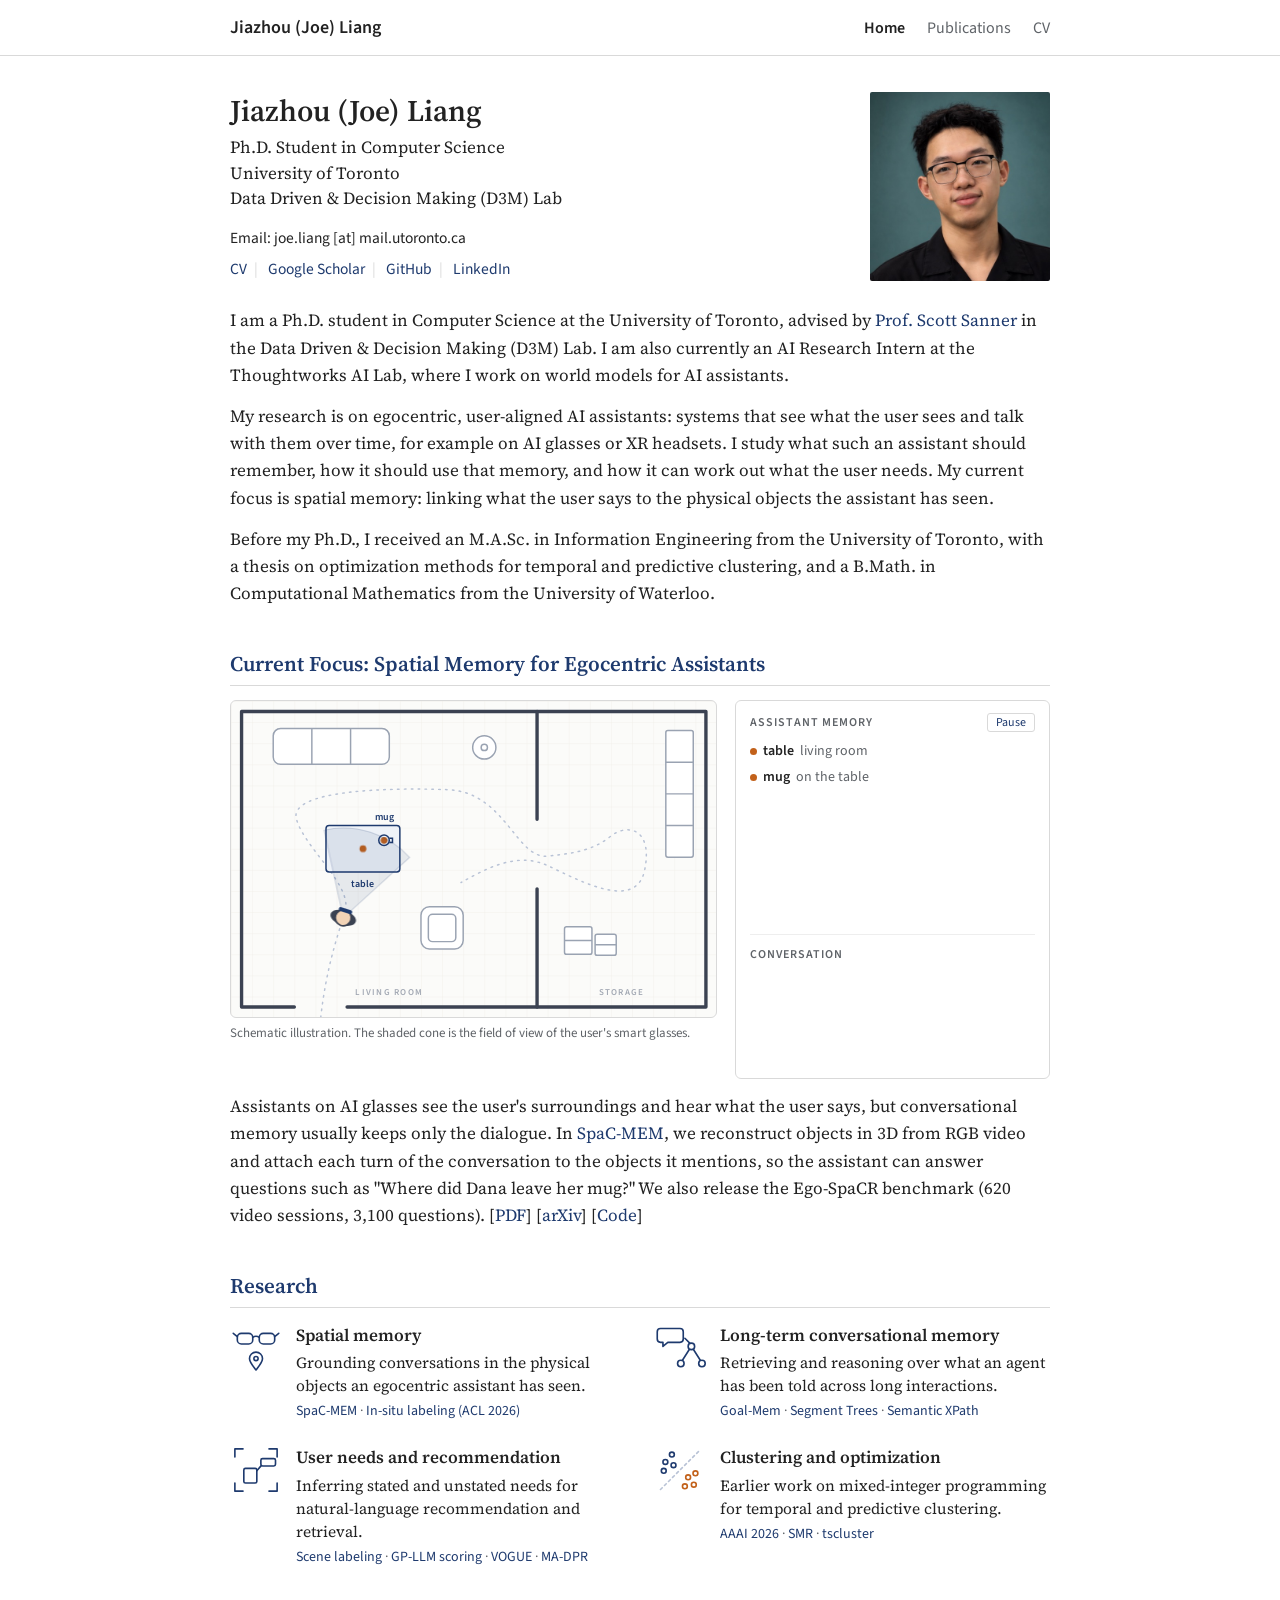
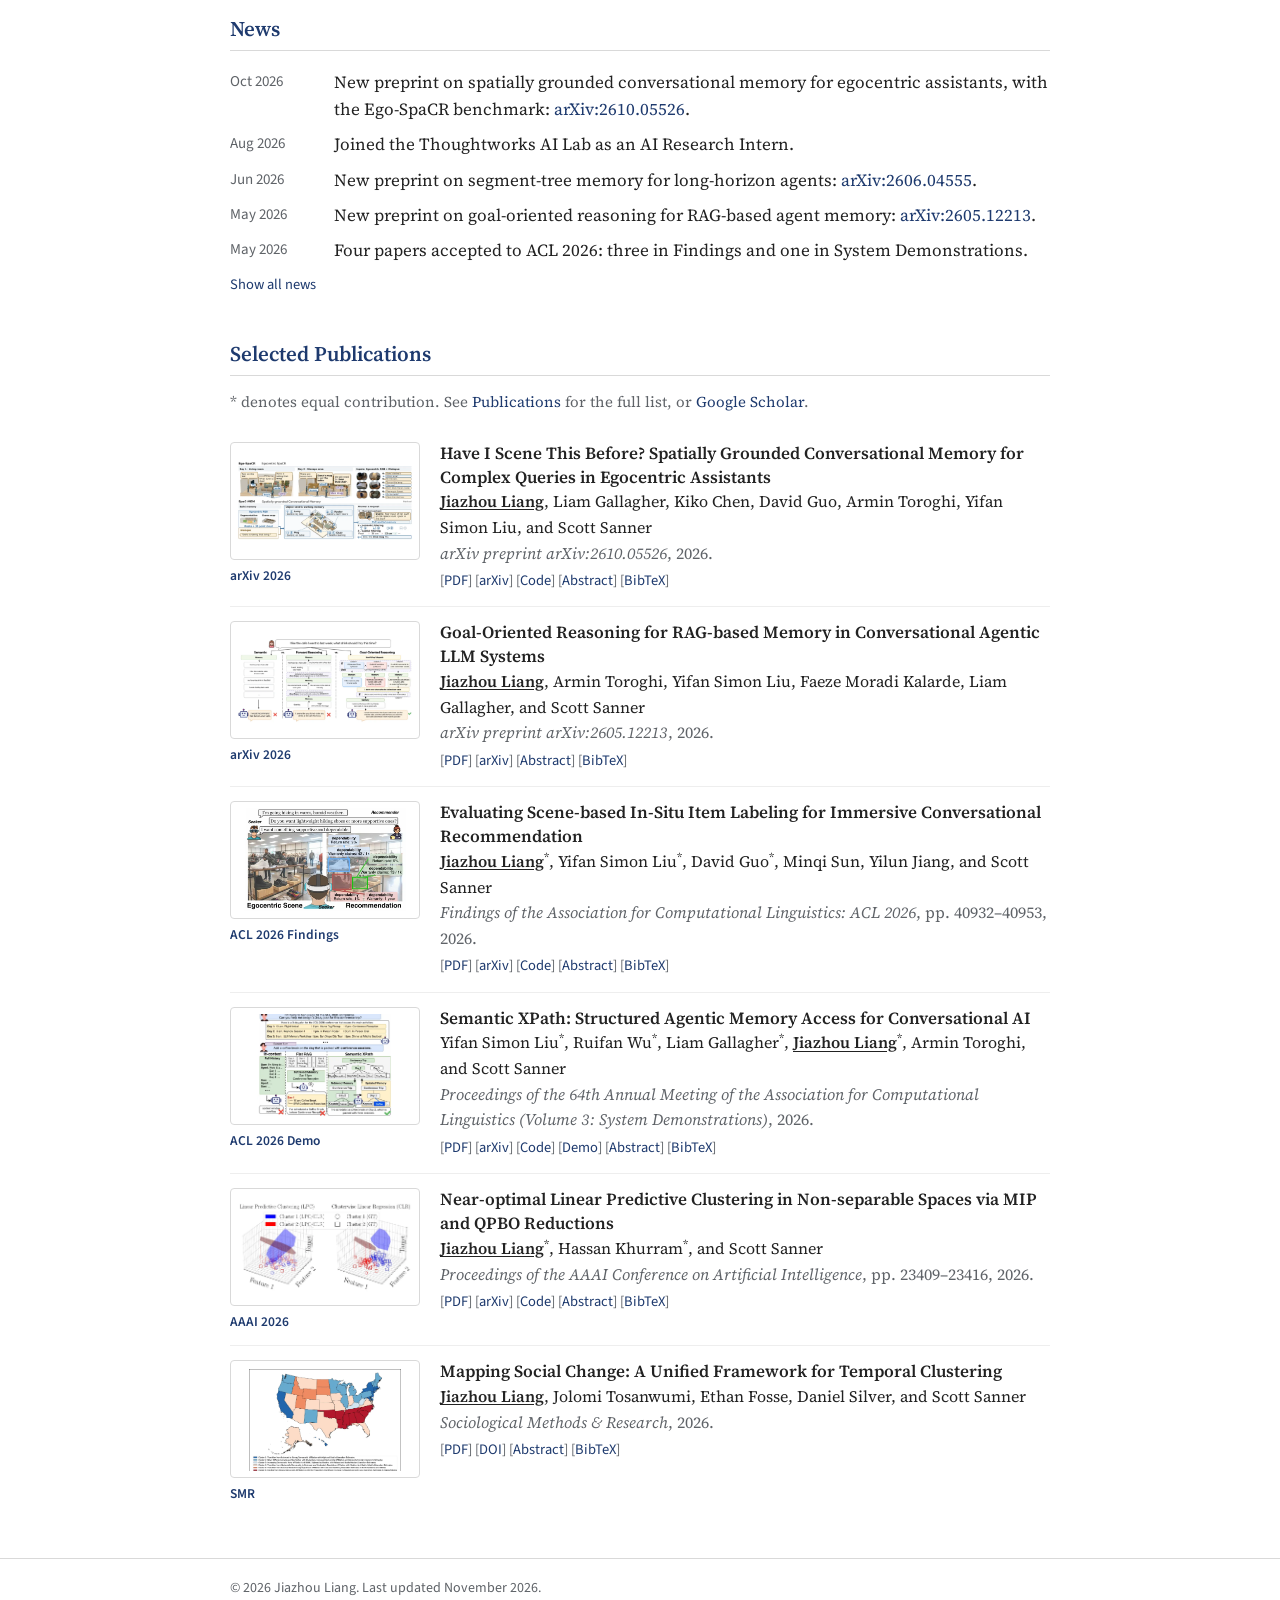
==== index.html @ 39c1ce1b "Add spatial-memory animation, paper figures, and light interactions - Home: "Current Focus" section " ====
<!doctype html>
<html lang="en">
<head>
<meta charset="utf-8">
<meta name="viewport" content="width=device-width, initial-scale=1">
<title>Jiazhou (Joe) Liang</title>
<meta name="description" content="Jiazhou (Joe) Liang, Ph.D. student in Computer Science at the University of Toronto. Research on memory and user modeling for egocentric, conversational AI assistants.">
<meta name="author" content="Jiazhou Liang">
<link rel="preconnect" href="https://fonts.googleapis.com">
<link rel="preconnect" href="https://fonts.gstatic.com" crossorigin>
<link href="https://fonts.googleapis.com/css2?family=Source+Sans+3:wght@400;600&family=Source+Serif+4:ital,opsz,wght@0,8..60,400;0,8..60,600;1,8..60,400&display=swap" rel="stylesheet">
<link rel="stylesheet" href="assets/css/style.css">
</head>
<body>

<nav class="site-nav">
  <div class="container">
    <a class="site-name" href="index.html">Jiazhou (Joe) Liang</a>
    <ul>
      <li><a href="index.html" aria-current="page">Home</a></li>
      <li><a href="publications.html">Publications</a></li>
      <li><a href="cv.html">CV</a></li>
    </ul>
  </div>
</nav>

<main class="container">

  <section class="profile">
    <div class="profile-text">
      <h1>Jiazhou (Joe) Liang</h1>
      <p class="position">
        Ph.D. Student in Computer Science<br>
        University of Toronto<br>
        Data Driven &amp; Decision Making (D3M) Lab
      </p>
      <p class="contact">
        Email: joe.liang [at] mail.utoronto.ca
      </p>
      <div class="links">
        <a href="uploads/Jiazhou_Liang_CV.pdf">CV</a><span class="sep">|</span>
        <a href="https://scholar.google.ca/citations?user=AzhfC5EAAAAJ&amp;hl=en">Google Scholar</a><span class="sep">|</span>
        <a href="https://github.com/joeliang0520">GitHub</a><span class="sep">|</span>
        <a href="https://www.linkedin.com/in/jiazhou-joe-liang/">LinkedIn</a>
      </div>
    </div>
    <img class="profile-photo" src="assets/images/profile.jpg" alt="Photo of Jiazhou Liang" width="180" height="189">
  </section>

  <section class="bio">
    <p>
      I am a Ph.D. student in Computer Science at the University of Toronto, advised by
      <a href="https://d3m.mie.utoronto.ca/">Prof. Scott Sanner</a> in the Data Driven &amp;
      Decision Making (D3M) Lab. I am also currently an AI Research Intern at the
      Thoughtworks AI Lab, where I work on world models for AI assistants.
    </p>
    <p>
      My research is on egocentric, user-aligned AI assistants: systems that see what the user
      sees and talk with them over time, for example on AI glasses or XR headsets. I study what
      such an assistant should remember, how it should use that memory, and how it can work out
      what the user needs. My current focus is spatial memory: linking what the user says to
      the physical objects the assistant has seen.
    </p>
    <p>
      Before my Ph.D., I received an M.A.Sc. in Information Engineering from the University of
      Toronto, with a thesis on optimization methods for temporal and predictive clustering, and
      a B.Math. in Computational Mathematics from the University of Waterloo.
    </p>
  </section>

  <section class="focus" data-reveal aria-labelledby="focus-heading">
    <h2 id="focus-heading">Current Focus: Spatial Memory for Egocentric Assistants</h2>
    <div class="focus-demo">
      <figure class="plan-wrap">
        <svg class="plan" id="plan" viewBox="0 0 460 300" role="img" aria-labelledby="plan-title plan-desc">
          <title id="plan-title">Schematic of spatially grounded conversational memory</title>
          <desc id="plan-desc">A person wearing smart glasses walks through a living room and a storage room. Each object that enters their field of view is pinned to the assistant's memory, and what the user says about an object is attached to it.</desc>
          <defs>
            <pattern id="plan-grid" width="20" height="20" patternUnits="userSpaceOnUse">
              <path d="M20 0H0V20" class="grid-line"/>
            </pattern>
          </defs>
          <rect width="460" height="300" fill="url(#plan-grid)"/>
          <path id="route" class="route" d="M85 300 C90 255 100 225 108 200 S70 140 62 112 S150 82 205 84 S270 150 300 147 S345 140 360 128 S400 120 392 160 S330 170 300 156 S240 160 218 172"/>
          <g class="walls">
            <path d="M60 290 H10 V10 H450 V290 H110"/>
            <path d="M290 10 V112 M290 178 V290"/>
          </g>
          <text class="room" x="150" y="279" text-anchor="middle">LIVING ROOM</text>
          <text class="room" x="370" y="279" text-anchor="middle">STORAGE</text>

          <g class="obj" data-key="sofa" data-x="95" data-y="43">
            <rect x="40" y="26" width="110" height="34" rx="7"/>
            <path d="M76.6 26 V60 M113.3 26 V60"/>
            <text class="lbl" x="95" y="74">sofa</text>
          </g>
          <g class="obj" data-key="table" data-x="125" data-y="140">
            <rect x="90" y="118" width="70" height="44" rx="3"/>
            <text class="lbl" x="125" y="176">table</text>
          </g>
          <g class="obj" data-key="mug" data-x="145" data-y="132">
            <circle cx="145" cy="132" r="5"/>
            <path d="M150 130 h3 v4 h-3"/>
            <text class="lbl" x="145" y="113">mug</text>
          </g>
          <g class="obj" data-key="lamp" data-x="240" data-y="44">
            <circle cx="240" cy="44" r="11"/>
            <circle cx="240" cy="44" r="3"/>
            <text class="lbl" x="240" y="70">lamp</text>
          </g>
          <g class="obj" data-key="armchair" data-x="200" data-y="215">
            <rect x="180" y="195" width="40" height="40" rx="8"/>
            <rect x="187" y="202" width="26" height="26" rx="4"/>
            <text class="lbl" x="200" y="249">armchair</text>
          </g>
          <g class="obj" data-key="shelf" data-x="425" data-y="88">
            <rect x="412" y="28" width="26" height="120" rx="2"/>
            <path d="M412 58 H438 M412 88 H438 M412 118 H438"/>
            <text class="lbl" x="425" y="164">shelf</text>
          </g>
          <g class="obj" data-key="boxes" data-x="340" data-y="228">
            <rect x="316" y="214" width="26" height="26" rx="2"/>
            <rect x="345" y="221" width="20" height="20" rx="2"/>
            <path d="M316 227 H342 M345 231 H365"/>
            <text class="lbl" x="340" y="256">boxes</text>
          </g>

          <g id="pins"></g>
          <line id="link" class="link" x1="0" y1="0" x2="0" y2="0"/>

          <g id="walker" transform="translate(85 300)">
            <path class="cone" d="M0 0 L73.6 -42.5 A85 85 0 0 1 73.6 42.5 Z"/>
            <ellipse class="body" rx="7" ry="12.5"/>
            <circle class="head" r="7.6"/>
            <rect class="glasses" x="5.2" y="-6.6" width="3.8" height="13.2" rx="1.9"/>
          </g>
          <g id="speech" class="speech">
            <rect x="-13" y="-9" width="26" height="15" rx="7"/>
            <circle cx="-6" cy="-1.5" r="1.6"/><circle cx="0" cy="-1.5" r="1.6"/><circle cx="6" cy="-1.5" r="1.6"/>
          </g>
        </svg>
        <figcaption>Schematic illustration. The shaded cone is the field of view of the user's smart glasses.</figcaption>
      </figure>

      <div class="memory" aria-live="off">
        <div class="memory-head">
          <span>Assistant memory</span>
          <button type="button" class="plan-toggle" id="plan-toggle" aria-pressed="false">Pause</button>
        </div>
        <ul class="mem-list" id="mem-list"></ul>
        <div class="memory-head"><span>Conversation</span></div>
        <ul class="dialog" id="dialog"></ul>
      </div>
    </div>
    <p class="focus-text">
      Assistants on AI glasses see the user's surroundings and hear what the user says, but
      conversational memory usually keeps only the dialogue. In
      <a href="publications.html#liang2026spacmem">SpaC-MEM</a>, we reconstruct objects in 3D from
      RGB video and attach each turn of the conversation to the objects it mentions, so the
      assistant can answer questions such as "Where did Dana leave her mug?" We also release the
      Ego-SpaCR benchmark (620 video sessions, 3,100 questions).
      [<a href="papers/2026-arxiv-spac-mem.pdf">PDF</a>]
      [<a href="https://arxiv.org/abs/2610.05526">arXiv</a>]
      [<a href="https://github.com/joeliang0520/SAPCR-MEM">Code</a>]
    </p>
  </section>

  <section data-reveal aria-labelledby="themes-heading">
    <h2 id="themes-heading">Research</h2>
    <div class="themes">
      <div class="theme">
        <svg class="icon draw" viewBox="0 0 64 64" aria-hidden="true">
          <rect x="9" y="14" width="19" height="13" rx="5"/>
          <rect x="36" y="14" width="19" height="13" rx="5"/>
          <path d="M28 19 q4 -3 8 0 M9 18 L4 14 M55 18 L60 14"/>
          <g class="bob">
            <path d="M32 59 C29 55 24 50 24 45 a8 8 0 0 1 16 0 c0 5 -5 10 -8 14z"/>
            <circle cx="32" cy="45" r="2.6"/>
          </g>
        </svg>
        <div>
          <h3>Spatial memory</h3>
          <p>Grounding conversations in the physical objects an egocentric assistant has seen.</p>
          <p class="theme-papers"><a href="publications.html#liang2026spacmem">SpaC-MEM</a> · <a href="publications.html#liang2026evaluating">In-situ labeling (ACL 2026)</a></p>
        </div>
      </div>
      <div class="theme">
        <svg class="icon draw" viewBox="0 0 64 64" aria-hidden="true">
          <path d="M8 8 h24 a4 4 0 0 1 4 4 v9 a4 4 0 0 1 -4 4 h-15 l-6 5 v-5 h-3 a4 4 0 0 1 -4 -4 v-9 a4 4 0 0 1 4 -4z"/>
          <path d="M44 33 L35 47 M48 33 L57 47 M38 20 L44 26" />
          <circle class="blink b1" cx="46" cy="30" r="4"/>
          <circle class="blink b2" cx="33" cy="51" r="4"/>
          <circle class="blink b3" cx="59" cy="51" r="4"/>
        </svg>
        <div>
          <h3>Long-term conversational memory</h3>
          <p>Retrieving and reasoning over what an agent has been told across long interactions.</p>
          <p class="theme-papers"><a href="publications.html#liang2026goalmem">Goal-Mem</a> · <a href="publications.html#liu2026segtree">Segment Trees</a> · <a href="publications.html#liu2026semantic">Semantic XPath</a></p>
        </div>
      </div>
      <div class="theme">
        <svg class="icon draw" viewBox="0 0 64 64" aria-hidden="true">
          <path d="M6 16 V6 H16 M48 6 H58 V16 M58 48 V58 H48 M16 58 H6 V48"/>
          <rect x="17" y="30" width="16" height="18" rx="2"/>
          <path d="M33 33 L39 26"/>
          <rect class="tag" x="38" y="18" width="18" height="9" rx="2"/>
        </svg>
        <div>
          <h3>User needs and recommendation</h3>
          <p>Inferring stated and unstated needs for natural-language recommendation and retrieval.</p>
          <p class="theme-papers"><a href="publications.html#liang2026evaluating">Scene labeling</a> · <a href="publications.html#liu2026multimodal">GP-LLM scoring</a> · <a href="publications.html#guo2026vogue">VOGUE</a> · <a href="publications.html#liu2025madpr">MA-DPR</a></p>
        </div>
      </div>
      <div class="theme">
        <svg class="icon draw" viewBox="0 0 64 64" aria-hidden="true">
          <path class="divider" d="M8 56 L56 8"/>
          <circle class="dot d1" cx="14" cy="22" r="3"/>
          <circle class="dot d2" cx="22" cy="13" r="3"/>
          <circle class="dot d1" cx="24" cy="26" r="3"/>
          <circle class="dot d2" cx="12" cy="33" r="3"/>
          <circle class="dot d1 alt" cx="42" cy="41" r="3"/>
          <circle class="dot d2 alt" cx="51" cy="36" r="3"/>
          <circle class="dot d1 alt" cx="49" cy="50" r="3"/>
          <circle class="dot d2 alt" cx="38" cy="52" r="3"/>
        </svg>
        <div>
          <h3>Clustering and optimization</h3>
          <p>Earlier work on mixed-integer programming for temporal and predictive clustering.</p>
          <p class="theme-papers"><a href="publications.html#liang2026near">AAAI 2026</a> · <a href="publications.html#liang2026mapping">SMR</a> · <a href="publications.html#tosanwumi2025tscluster">tscluster</a></p>
        </div>
      </div>
    </div>
  </section>

  <h2>News</h2>
  <ul class="news" id="news">
    <li><span class="date">Oct 2026</span><span>New preprint on spatially grounded conversational memory for egocentric assistants, with the Ego-SpaCR benchmark: <a href="https://arxiv.org/abs/2610.05526">arXiv:2610.05526</a>.</span></li>
    <li><span class="date">Aug 2026</span><span>Joined the Thoughtworks AI Lab as an AI Research Intern.</span></li>
    <li><span class="date">Jun 2026</span><span>New preprint on segment-tree memory for long-horizon agents: <a href="https://arxiv.org/abs/2606.04555">arXiv:2606.04555</a>.</span></li>
    <li><span class="date">May 2026</span><span>New preprint on goal-oriented reasoning for RAG-based agent memory: <a href="https://arxiv.org/abs/2605.12213">arXiv:2605.12213</a>.</span></li>
    <li><span class="date">May 2026</span><span>Four papers accepted to ACL 2026: three in Findings and one in System Demonstrations.</span></li>
    <li class="more"><span class="date">Apr 2026</span><span>NL-PDDL appears at ICLR 2026.</span></li>
    <li class="more"><span class="date">Jan 2026</span><span>Our paper on near-optimal linear predictive clustering appears at AAAI 2026.</span></li>
    <li class="more"><span class="date">Nov 2025</span><span>MA-DPR appears at EMNLP 2025.</span></li>
    <li class="more"><span class="date">Sep 2025</span><span>Started my Ph.D. at the University of Toronto; awarded the Ontario Graduate Scholarship.</span></li>
  </ul>
  <button type="button" class="more-toggle" id="news-toggle" aria-expanded="false" aria-controls="news">Show all news</button>

  <h2>Selected Publications</h2>
  <p class="note">* denotes equal contribution. See <a href="publications.html">Publications</a> for the full list, or <a href="https://scholar.google.ca/citations?user=AzhfC5EAAAAJ&amp;hl=en">Google Scholar</a>.</p>
<!-- BEGIN:selected -->
<ul class="pubs">
<li class="pub" id="liang2026spacmem" data-topics="memory egocentric">
  <div class="pub-side">
    <button type="button" class="pub-thumb" data-full="assets/images/papers/2026-arxiv-spac-mem.webp" aria-label="Enlarge figure: Have I Scene This Before? Spatially Grounded Conversational Memory for Complex Queries in Egocentric Assistants">
      <img src="assets/images/papers/2026-arxiv-spac-mem.webp" alt="Figure from: Have I Scene This Before? Spatially Grounded Conversational Memory for Complex Queries in Egocentric Assistants" loading="lazy">
    </button>
    <span class="pub-tag">arXiv 2026</span>
  </div>
  <div class="pub-body">
    <div class="pub-title">Have I Scene This Before? Spatially Grounded Conversational Memory for Complex Queries in Egocentric Assistants</div>
    <div class="pub-authors"><span class="me">Jiazhou Liang</span>, Liam Gallagher, Kiko Chen, David Guo, Armin Toroghi, Yifan Simon Liu, and Scott Sanner</div>
    <div class="pub-venue"><em>arXiv preprint arXiv:2610.05526</em>, 2026.</div>
    <div class="pub-links">[<a href="papers/2026-arxiv-spac-mem.pdf">PDF</a>] [<a href="https://arxiv.org/abs/2610.05526">arXiv</a>] [<a href="https://github.com/joeliang0520/SAPCR-MEM">Code</a>] [<button type="button" class="toggle" aria-expanded="false" aria-controls="abs-liang2026spacmem">Abstract</button>] [<button type="button" class="toggle" aria-expanded="false" aria-controls="bib-liang2026spacmem">BibTeX</button>]</div>
    <div class="pub-panel abstract" id="abs-liang2026spacmem" hidden><p>Egocentric assistants must connect what users say with what they see across long interaction histories. We formalize this challenge as Spatially grounded Conversational Reasoning (SpaCR): cross-scene, recall-oriented, and counterfactual spatial queries that combine user-stated facts with geometric evidence. Direct vision-language models incur high inference costs and context limits as histories grow, while keyframe selection and retrieval can omit objects or evidence needed for complete recall. We propose Spatially grounded Conversational Memory (SpaC-MEM), an object-centric working memory that uses 3D reconstruction and segmentation to ground conversational information in persistent physical objects. It compresses multimodal histories while preserving spatial evidence and allowing object-specific facts to be updated through dialogue. We also introduce Ego-SpaCR, a benchmark comprising 620 ScanNet video sessions augmented with 95 task-oriented conversations and 3,100 evaluation queries. SpaC-MEM achieves the highest overall answer accuracy among the evaluated methods and improves object recall while requiring substantially fewer reference input tokens than native-video baselines. Removing 3D spatial information substantially degrades performance, highlighting the importance of preserving spatial and conversational evidence together.</p></div>
    <div class="pub-panel bibtex" id="bib-liang2026spacmem" hidden><button type="button" class="copy">Copy</button><pre>@article{liang2026spacmem,
  title   = {Have I Scene This Before? Spatially Grounded Conversational Memory for Complex Queries in Egocentric Assistants},
  author  = {Liang, Jiazhou and Gallagher, Liam and Chen, Kiko and Guo, David and Toroghi, Armin and Liu, Yifan Simon and Sanner, Scott},
  journal = {arXiv preprint arXiv:2610.05526},
  year    = {2026}
}</pre></div>
  </div>
</li>
<li class="pub" id="liang2026goalmem" data-topics="memory">
  <div class="pub-side">
    <button type="button" class="pub-thumb" data-full="assets/images/papers/2026-arxiv-goal-mem.webp" aria-label="Enlarge figure: Goal-Oriented Reasoning for RAG-based Memory in Conversational Agentic LLM Systems">
      <img src="assets/images/papers/2026-arxiv-goal-mem.webp" alt="Figure from: Goal-Oriented Reasoning for RAG-based Memory in Conversational Agentic LLM Systems" loading="lazy">
    </button>
    <span class="pub-tag">arXiv 2026</span>
  </div>
  <div class="pub-body">
    <div class="pub-title">Goal-Oriented Reasoning for RAG-based Memory in Conversational Agentic LLM Systems</div>
    <div class="pub-authors"><span class="me">Jiazhou Liang</span>, Armin Toroghi, Yifan Simon Liu, Faeze Moradi Kalarde, Liam Gallagher, and Scott Sanner</div>
    <div class="pub-venue"><em>arXiv preprint arXiv:2605.12213</em>, 2026.</div>
    <div class="pub-links">[<a href="papers/2026-arxiv-goal-mem.pdf">PDF</a>] [<a href="https://arxiv.org/abs/2605.12213">arXiv</a>] [<button type="button" class="toggle" aria-expanded="false" aria-controls="abs-liang2026goalmem">Abstract</button>] [<button type="button" class="toggle" aria-expanded="false" aria-controls="bib-liang2026goalmem">BibTeX</button>]</div>
    <div class="pub-panel abstract" id="abs-liang2026goalmem" hidden><p>LLM-based conversational AI agents struggle to maintain coherent behavior over long horizons due to limited context. While RAG-based approaches are increasingly adopted to overcome this limitation by storing interactions in external memory modules and performing retrieval from them, their effectiveness in answering challenging questions (e.g., multi-hop, commonsense) ultimately depends on the agent&#x27;s ability to reason over the retrieved information. However, existing methods typically retrieve memory based on semantic similarity to the raw user utterance, which lacks explicit reasoning about missing intermediate facts and often returns evidence that is irrelevant or insufficient for grounded reasoning. In this work, we introduce Goal-Mem, a goal-oriented reasoning framework for RAG-based agentic memory that performs explicit backward chaining from the user&#x27;s utterance as a goal. Rather than progressively expanding from retrieved context, Goal-Mem decomposes each goal into atomic subgoals, performs targeted memory retrieval to satisfy each subgoal, and iteratively identifies what information from memory should be retrieved when intermediate goals cannot be resolved. We formalize this process in Natural Language Logic, a logical system that combines the verifiability of reasoning provided by FOL with the expressivity of natural language. Through extensive experiments on two datasets and comparing to nine strong memory baselines, we show that Goal-Mem consistently improves performance, particularly on tasks requiring multi-hop reasoning and implicit inference.</p></div>
    <div class="pub-panel bibtex" id="bib-liang2026goalmem" hidden><button type="button" class="copy">Copy</button><pre>@article{liang2026goalmem,
  title   = {Goal-Oriented Reasoning for RAG-based Memory in Conversational Agentic LLM Systems},
  author  = {Liang, Jiazhou and Toroghi, Armin and Liu, Yifan Simon and Kalarde, Faeze Moradi and Gallagher, Liam and Sanner, Scott},
  journal = {arXiv preprint arXiv:2605.12213},
  year    = {2026}
}</pre></div>
  </div>
</li>
<li class="pub" id="liang2026evaluating" data-topics="egocentric recsys">
  <div class="pub-side">
    <button type="button" class="pub-thumb" data-full="assets/images/papers/2026-acl-scene-labeling.webp" aria-label="Enlarge figure: Evaluating Scene-based In-Situ Item Labeling for Immersive Conversational Recommendation">
      <img src="assets/images/papers/2026-acl-scene-labeling.webp" alt="Figure from: Evaluating Scene-based In-Situ Item Labeling for Immersive Conversational Recommendation" loading="lazy">
    </button>
    <span class="pub-tag">ACL 2026 Findings</span>
  </div>
  <div class="pub-body">
    <div class="pub-title">Evaluating Scene-based In-Situ Item Labeling for Immersive Conversational Recommendation</div>
    <div class="pub-authors"><span class="me">Jiazhou Liang</span><sup>*</sup>, Yifan Simon Liu<sup>*</sup>, David Guo<sup>*</sup>, Minqi Sun, Yilun Jiang, and Scott Sanner</div>
    <div class="pub-venue"><em>Findings of the Association for Computational Linguistics: ACL 2026</em>, pp. 40932–40953, 2026.</div>
    <div class="pub-links">[<a href="papers/2026-acl-scene-labeling.pdf">PDF</a>] [<a href="https://arxiv.org/abs/2604.09698">arXiv</a>] [<a href="https://github.com/D3Mlab/ICRS">Code</a>] [<button type="button" class="toggle" aria-expanded="false" aria-controls="abs-liang2026evaluating">Abstract</button>] [<button type="button" class="toggle" aria-expanded="false" aria-controls="bib-liang2026evaluating">BibTeX</button>]</div>
    <div class="pub-panel abstract" id="abs-liang2026evaluating" hidden><p>The growing ubiquity of Extended Reality (XR) is driving Conversational Recommendation Systems (CRS) toward visually immersive experiences. We formalize this paradigm as Immersive CRS (ICRS), where recommended items are highlighted directly in the user’s scene-based visual environment and augmented with in-situ labels. While item recommendation has been widely studied, the problem of how to select and evaluate which information to present as immersive labels remains an open problem. To this end, we introduce a principled categorization of information needs into explicit intent satisfaction and proactive information needs and use these to define novel evaluation metrics for item label selection. We benchmark IR-, LLM-, and VLM-based methods across three datasets and ICRS scenarios: fashion, movie recommendation, and retail shopping. Our evaluation reveals three important limitations of existing methods: (1) they fail to leverage scenario-specific information modalities (e.g., visual cues for fashion, metadata for retail), (2) they present redundant information that is visually inferable, and (3) they poorly anticipate users’ proactive information needs from explicit dialogue alone. In summary, this work provides both a novel evaluation paradigm for in-situ item labeling in ICRS and highlights key challenges for future work.</p></div>
    <div class="pub-panel bibtex" id="bib-liang2026evaluating" hidden><button type="button" class="copy">Copy</button><pre>@inproceedings{liang2026evaluating,
  title     = {Evaluating Scene-based In-Situ Item Labeling for Immersive Conversational Recommendation},
  author    = {Liang, Jiazhou and Liu, Yifan Simon and Guo, David and Sun, Minqi and Jiang, Yilun and Sanner, Scott},
  booktitle = {Findings of the Association for Computational Linguistics: ACL 2026},
  pages     = {40932--40953},
  year      = {2026}
}</pre></div>
  </div>
</li>
<li class="pub" id="liu2026semantic" data-topics="memory">
  <div class="pub-side">
    <button type="button" class="pub-thumb" data-full="assets/images/papers/2026-acl-semantic-xpath.webp" aria-label="Enlarge figure: Semantic XPath: Structured Agentic Memory Access for Conversational AI">
      <img src="assets/images/papers/2026-acl-semantic-xpath.webp" alt="Figure from: Semantic XPath: Structured Agentic Memory Access for Conversational AI" loading="lazy">
    </button>
    <span class="pub-tag">ACL 2026 Demo</span>
  </div>
  <div class="pub-body">
    <div class="pub-title">Semantic XPath: Structured Agentic Memory Access for Conversational AI</div>
    <div class="pub-authors">Yifan Simon Liu<sup>*</sup>, Ruifan Wu<sup>*</sup>, Liam Gallagher<sup>*</sup>, <span class="me">Jiazhou Liang</span><sup>*</sup>, Armin Toroghi, and Scott Sanner</div>
    <div class="pub-venue"><em>Proceedings of the 64th Annual Meeting of the Association for Computational Linguistics (Volume 3: System Demonstrations)</em>, 2026.</div>
    <div class="pub-links">[<a href="papers/2026-acl-semantic-xpath.pdf">PDF</a>] [<a href="https://arxiv.org/abs/2603.01160">arXiv</a>] [<a href="https://github.com/D3Mlab/SemanticXpath-Chat">Code</a>] [<a href="https://semanticxpathchat.com">Demo</a>] [<button type="button" class="toggle" aria-expanded="false" aria-controls="abs-liu2026semantic">Abstract</button>] [<button type="button" class="toggle" aria-expanded="false" aria-controls="bib-liu2026semantic">BibTeX</button>]</div>
    <div class="pub-panel abstract" id="abs-liu2026semantic" hidden><p>Conversational AI (ConvAI) agents increasingly maintain structured memory to support long-term, task-oriented interactions. Incontext memory approaches append the growing history to the model input, which scales poorly under context-window limits. RAGbased methods retrieve request-relevant information, but most assume flat memory collections and ignore structure. We propose SEMANTIC XPATH, a tree-structured memory module to access and update structured conversational memory. SEMANTIC XPATH improves performance over flat-RAG baselines by 176.7% while using only 9.1% of the tokens required by in-context memory. We also introduce SEMANTICXPATH CHAT, an end-to-end ConvAI demo system that visualizes the structured memory and query execution details. Overall, this paper demonstrates a candidate for the next generation of long-term, task-oriented ConvAI systems built on structured memory.</p></div>
    <div class="pub-panel bibtex" id="bib-liu2026semantic" hidden><button type="button" class="copy">Copy</button><pre>@inproceedings{liu2026semantic,
  title     = {Semantic XPath: Structured Agentic Memory Access for Conversational AI},
  author    = {Liu, Yifan Simon and Wu, Ruifan and Gallagher, Liam and Liang, Jiazhou and Toroghi, Armin and Sanner, Scott},
  booktitle = {Proceedings of the 64th Annual Meeting of the Association for Computational Linguistics (Volume 3: System Demonstrations)},
  year      = {2026}
}</pre></div>
  </div>
</li>
<li class="pub" id="liang2026near" data-topics="clustering">
  <div class="pub-side">
    <button type="button" class="pub-thumb" data-full="assets/images/papers/2026-aaai-linpc.webp" aria-label="Enlarge figure: Near-optimal Linear Predictive Clustering in Non-separable Spaces via MIP and QPBO Reductions">
      <img src="assets/images/papers/2026-aaai-linpc.webp" alt="Figure from: Near-optimal Linear Predictive Clustering in Non-separable Spaces via MIP and QPBO Reductions" loading="lazy">
    </button>
    <span class="pub-tag">AAAI 2026</span>
  </div>
  <div class="pub-body">
    <div class="pub-title">Near-optimal Linear Predictive Clustering in Non-separable Spaces via MIP and QPBO Reductions</div>
    <div class="pub-authors"><span class="me">Jiazhou Liang</span><sup>*</sup>, Hassan Khurram<sup>*</sup>, and Scott Sanner</div>
    <div class="pub-venue"><em>Proceedings of the AAAI Conference on Artificial Intelligence</em>, pp. 23409–23416, 2026.</div>
    <div class="pub-links">[<a href="papers/2026-aaai-linpc.pdf">PDF</a>] [<a href="https://arxiv.org/abs/2511.10809">arXiv</a>] [<a href="https://github.com/D3Mlab/LPC-NS">Code</a>] [<button type="button" class="toggle" aria-expanded="false" aria-controls="abs-liang2026near">Abstract</button>] [<button type="button" class="toggle" aria-expanded="false" aria-controls="bib-liang2026near">BibTeX</button>]</div>
    <div class="pub-panel abstract" id="abs-liang2026near" hidden><p>Linear Predictive Clustering (LPC) partitions samples based on shared linear relationships between feature and target variables, with numerous applications including marketing, medicine, and education. Greedy optimization methods, commonly used for LPC, alternate between clustering and linear regression but lack global optimality. While effective for separable clusters, they struggle in non-separable settings where clusters overlap in feature space. In an alternative constrained optimization paradigm, Bertsimas and Shioda (2007) formulated LPC as a Mixed-Integer Program (MIP), ensuring global optimality regardless of separability but suffering from poor scalability. This work builds on the constrained optimization paradigm to introduce two novel approaches that improve the efficiency of global optimization for LPC. By leveraging key theoretical properties of separability, we derive near-optimal approximations with provable error bounds, significantly reducing the MIP formulation&#x27;s complexity and improving scalability. Additionally, we can further approximate LPC as a Quadratic Pseudo-Boolean Optimization (QPBO) problem, achieving substantial computational improvements in some settings. Comparative analyses on synthetic and real-world datasets demonstrate that our methods consistently achieve near-optimal solutions with substantially lower regression errors than greedy optimization while exhibiting superior scalability over existing MIP formulations.</p></div>
    <div class="pub-panel bibtex" id="bib-liang2026near" hidden><button type="button" class="copy">Copy</button><pre>@inproceedings{liang2026near,
  title     = {Near-optimal Linear Predictive Clustering in Non-separable Spaces via MIP and QPBO Reductions},
  author    = {Liang, Jiazhou and Khurram, Hassan and Sanner, Scott},
  booktitle = {Proceedings of the AAAI Conference on Artificial Intelligence},
  volume    = {40},
  number    = {28},
  pages     = {23409--23416},
  year      = {2026}
}</pre></div>
  </div>
</li>
<li class="pub" id="liang2026mapping" data-topics="clustering">
  <div class="pub-side">
    <button type="button" class="pub-thumb" data-full="assets/images/papers/2026-smr-mapping.webp" aria-label="Enlarge figure: Mapping Social Change: A Unified Framework for Temporal Clustering">
      <img src="assets/images/papers/2026-smr-mapping.webp" alt="Figure from: Mapping Social Change: A Unified Framework for Temporal Clustering" loading="lazy">
    </button>
    <span class="pub-tag">SMR</span>
  </div>
  <div class="pub-body">
    <div class="pub-title">Mapping Social Change: A Unified Framework for Temporal Clustering</div>
    <div class="pub-authors"><span class="me">Jiazhou Liang</span>, Jolomi Tosanwumi, Ethan Fosse, Daniel Silver, and Scott Sanner</div>
    <div class="pub-venue"><em>Sociological Methods &amp; Research</em>, 2026.</div>
    <div class="pub-links">[<a href="papers/2026-smr-mapping.pdf">PDF</a>] [<a href="https://doi.org/10.1177/00491241251396789">DOI</a>] [<button type="button" class="toggle" aria-expanded="false" aria-controls="abs-liang2026mapping">Abstract</button>] [<button type="button" class="toggle" aria-expanded="false" aria-controls="bib-liang2026mapping">BibTeX</button>]</div>
    <div class="pub-panel abstract" id="abs-liang2026mapping" hidden><p>Analyzing social change requires detecting patterns of continuity and difference over time. While time-series clustering offers a valuable approach, existing techniques are often limited by assuming fixed cluster definitions and static assignments of entities to clusters. To address these limitations, we introduce a unified framework of temporal clustering methods that allows for both dynamic cluster definitions and the transition of entities between clusters, generalizing and extending previous work. We also provide new algorithms for this dynamic clustering that optimize global objectives, with optional constraints on the transitions of entities across clusters. This framework expands the methodological toolkit for analyzing social change, and we provide guidelines for its application. We illustrate our approach with three case studies: polarization of social and political attitudes across U.S. states; cross-national cultural change; and the evolution of neighborhood business patterns. We conclude with directions for further research.</p></div>
    <div class="pub-panel bibtex" id="bib-liang2026mapping" hidden><button type="button" class="copy">Copy</button><pre>@article{liang2026mapping,
  title   = {Mapping Social Change: A Unified Framework for Temporal Clustering},
  author  = {Liang, Jiazhou and Tosanwumi, Jolomi and Fosse, Ethan and Silver, Daniel and Sanner, Scott},
  journal = {Sociological Methods \&amp; Research},
  doi     = {10.1177/00491241251396789},
  year    = {2026}
}</pre></div>
  </div>
</li>
</ul>
<!-- END:selected -->

</main>

<footer class="site-footer">
  <div class="container">&copy; 2026 Jiazhou Liang. Last updated November 2026.</div>
</footer>

<script src="assets/js/site.js"></script>
<script src="assets/js/plan.js"></script>
</body>
</html>
---- assets/css/style.css ----
/* Jiazhou (Joe) Liang - academic homepage */

:root {
  --text: #222;
  --muted: #5f6368;
  --rule: #d9d9d9;
  --link: #1e3a6e;
  --link-hover: #0b5394;
  --bg: #fff;
  --panel: #f6f6f4;
  --accent: #c2611a;
  --serif: "Source Serif 4", Georgia, "Times New Roman", serif;
  --sans: "Source Sans 3", "Helvetica Neue", Arial, sans-serif;
  --mono: Menlo, Consolas, "Liberation Mono", monospace;
}

*, *::before, *::after { box-sizing: border-box; }

html { -webkit-text-size-adjust: 100%; }

body {
  margin: 0;
  background: var(--bg);
  color: var(--text);
  font-family: var(--serif);
  font-size: 17px;
  line-height: 1.6;
}

a { color: var(--link); text-decoration: none; }
a:hover { color: var(--link-hover); text-decoration: underline; }

.container {
  max-width: 860px;
  margin: 0 auto;
  padding: 0 20px;
}

/* ---------- Navigation ---------- */
.site-nav {
  border-bottom: 1px solid var(--rule);
  font-family: var(--sans);
}
.site-nav .container {
  display: flex;
  align-items: baseline;
  justify-content: space-between;
  flex-wrap: wrap;
  gap: 6px 24px;
  padding-top: 14px;
  padding-bottom: 12px;
}
.site-name {
  font-size: 18px;
  font-weight: 600;
  color: var(--text);
}
.site-name:hover { color: var(--text); text-decoration: none; }
.site-nav ul {
  list-style: none;
  margin: 0;
  padding: 0;
  display: flex;
  gap: 22px;
  font-size: 16px;
}
.site-nav ul a { color: var(--muted); }
.site-nav ul a:hover { color: var(--link); text-decoration: none; }
.site-nav ul a[aria-current="page"] { color: var(--text); font-weight: 600; }

/* ---------- Headings ---------- */
main.container { padding-top: 36px; padding-bottom: 40px; }

h1 {
  font-size: 30px;
  font-weight: 600;
  line-height: 1.25;
  margin: 0 0 6px;
}
h2 {
  font-size: 21px;
  font-weight: 600;
  color: var(--link);
  margin: 40px 0 14px;
  padding-bottom: 4px;
  border-bottom: 1px solid var(--rule);
}
h3 {
  font-size: 17px;
  font-weight: 600;
  margin: 22px 0 8px;
}
p { margin: 0 0 14px; }

.page-intro { color: var(--muted); margin-bottom: 4px; }

/* ---------- Profile header (home) ---------- */
.profile {
  display: flex;
  gap: 36px;
  align-items: flex-start;
}
.profile-text { flex: 1; min-width: 0; }
.profile-photo {
  flex: 0 0 180px;
  width: 180px;
  height: auto;
  border-radius: 2px;
}
.profile .position { margin: 0; line-height: 1.5; }
.profile .contact {
  margin: 14px 0 0;
  font-family: var(--sans);
  font-size: 15.5px;
}
.profile .links {
  margin-top: 6px;
  font-family: var(--sans);
  font-size: 15.5px;
}
.links .sep { color: var(--rule); margin: 0 7px; }

.bio { margin-top: 26px; }

/* ---------- News ---------- */
.news {
  list-style: none;
  margin: 0;
  padding: 0;
}
.news li {
  display: grid;
  grid-template-columns: 92px 1fr;
  gap: 12px;
  padding: 4px 0;
}
.news .date {
  color: var(--muted);
  font-family: var(--sans);
  font-size: 15px;
  padding-top: 1px;
  white-space: nowrap;
}

/* ---------- Publications ---------- */
.pubs {
  list-style: none;
  margin: 0;
  padding: 0;
}
.pub {
  display: grid;
  grid-template-columns: 190px 1fr;
  gap: 20px;
  padding: 14px 0;
  transition: opacity .3s ease;
}
.pub + .pub { border-top: 1px solid #eee; }
.pub-side { display: flex; flex-direction: column; gap: 7px; }
.pub-thumb {
  display: block;
  width: 100%;
  height: 118px;
  padding: 6px;
  background: #fff;
  border: 1px solid var(--rule);
  border-radius: 4px;
  cursor: zoom-in;
  overflow: hidden;
  transition: border-color .2s ease, box-shadow .2s ease;
}
.pub-thumb img {
  width: 100%;
  height: 100%;
  object-fit: contain;
  transition: transform .35s ease;
}
.pub-thumb:hover, .pub-thumb:focus-visible {
  border-color: #b9c3d6;
  box-shadow: 0 4px 14px rgba(30, 58, 110, .10);
}
.pub-thumb:hover img { transform: scale(1.04); }
.pub-tag {
  font-family: var(--sans);
  font-size: 13.5px;
  font-weight: 600;
  color: var(--link);
  line-height: 1.35;
}
.pub.filtered-out { display: none; }
.year-group.empty, .pub-section.empty { display: none; }
.pub-panel:not([hidden]) { animation: panel-in .28s ease; }
@keyframes panel-in {
  from { opacity: 0; transform: translateY(-4px); }
  to { opacity: 1; transform: none; }
}
.bibtex { position: relative; }
.copy {
  position: absolute;
  top: 8px;
  right: 8px;
  font: 12.5px var(--sans);
  color: var(--link);
  background: #fff;
  border: 1px solid var(--rule);
  border-radius: 3px;
  padding: 1px 8px;
  cursor: pointer;
}
.copy:hover { border-color: var(--link); }

/* Topic filter */
.filters {
  display: flex;
  flex-wrap: wrap;
  align-items: center;
  gap: 8px;
  margin: 22px 0 4px;
  font-family: var(--sans);
}
.filters button {
  font: 14.5px var(--sans);
  color: var(--muted);
  background: #fff;
  border: 1px solid var(--rule);
  border-radius: 999px;
  padding: 3px 12px;
  cursor: pointer;
  transition: color .2s ease, border-color .2s ease, background-color .2s ease;
}
.filters button:hover { color: var(--link); border-color: #b9c3d6; }
.filters button[aria-pressed="true"] {
  color: #fff;
  background: var(--link);
  border-color: var(--link);
}
.filter-count { font-size: 14px; color: var(--muted); margin-left: 4px; }

/* Lightbox */
.lightbox {
  border: 0;
  padding: 18px 18px 12px;
  max-width: min(980px, 94vw);
  border-radius: 6px;
  box-shadow: 0 20px 60px rgba(0, 0, 0, .25);
}
.lightbox::backdrop { background: rgba(20, 24, 33, .55); }
.lightbox[open] { animation: panel-in .25s ease; }
.lightbox figure { margin: 0; }
.lightbox img { display: block; max-width: 100%; max-height: 78vh; margin: 0 auto; }
.lightbox figcaption { margin-top: 10px; font-size: 15px; color: var(--muted); text-align: center; }
.lightbox-close {
  position: absolute;
  top: 4px;
  right: 8px;
  font-size: 24px;
  line-height: 1;
  color: var(--muted);
  background: none;
  border: 0;
  cursor: pointer;
}
.pub-title { font-weight: 600; line-height: 1.4; }
.pub-authors, .pub-venue { font-size: 16px; }
.pub-venue { color: var(--muted); }
.pub .me { font-weight: 600; text-decoration: underline; text-underline-offset: 2px; }
.pub sup { font-size: 0.7em; }
.pub-links {
  margin-top: 3px;
  font-family: var(--sans);
  font-size: 14.5px;
  color: var(--muted);
}
.toggle {
  font: inherit;
  color: var(--link);
  background: none;
  border: 0;
  padding: 0;
  cursor: pointer;
}
.toggle:hover { color: var(--link-hover); text-decoration: underline; }
.toggle[aria-expanded="true"] { font-weight: 600; }
.pub-panel {
  margin-top: 10px;
  padding: 12px 14px;
  background: var(--panel);
  border-left: 3px solid var(--rule);
}
.pub-panel p { margin: 0; font-size: 15.5px; line-height: 1.55; text-align: justify; hyphens: auto; }
.pub-panel pre {
  margin: 0;
  font-family: var(--mono);
  font-size: 12.5px;
  line-height: 1.5;
  white-space: pre-wrap;
  word-break: break-word;
}
.year {
  font-family: var(--sans);
  color: var(--muted);
  font-size: 16px;
  margin: 22px 0 2px;
}
.note {
  font-size: 15px;
  color: var(--muted);
}

/* ---------- News toggle ---------- */
.js .news li.more { display: none; }
.js .news.expanded li.more { display: grid; animation: panel-in .3s ease; }
.more-toggle {
  display: none;
  margin-top: 6px;
  font: 14.5px var(--sans);
  color: var(--link);
  background: none;
  border: 0;
  padding: 0;
  cursor: pointer;
}
.js .more-toggle { display: inline-block; }
.more-toggle:hover { text-decoration: underline; }

/* ---------- Reveal on scroll ---------- */
.js [data-reveal] {
  opacity: 0;
  transform: translateY(10px);
  transition: opacity .6s ease, transform .6s ease;
}
.js [data-reveal].in { opacity: 1; transform: none; }

/* ---------- Current focus: animated floor plan ---------- */
.focus-demo {
  display: grid;
  grid-template-columns: minmax(0, 1.55fr) minmax(0, 1fr);
  gap: 18px;
  align-items: stretch;
}
.plan-wrap { margin: 0; }
.plan {
  display: block;
  width: 100%;
  height: auto;
  background: #fbfbf9;
  border: 1px solid var(--rule);
  border-radius: 6px;
}
.plan-wrap figcaption {
  margin-top: 6px;
  font: 13px var(--sans);
  color: var(--muted);
}
.plan .grid-line { fill: none; stroke: #eceae4; stroke-width: .6; }
.plan .walls path { fill: none; stroke: #3b4252; stroke-width: 3.2; stroke-linecap: round; stroke-linejoin: round; }
.plan .room { font: 600 8.5px var(--sans); letter-spacing: .14em; fill: #a3a9b4; }
.plan .route { fill: none; stroke: #b9c3d6; stroke-width: 1.4; stroke-dasharray: 1.5 5; stroke-linecap: round; }
.plan .obj rect, .plan .obj circle, .plan .obj path {
  fill: #fff;
  stroke: #9aa3b2;
  stroke-width: 1.4;
  transition: stroke .4s ease, fill .4s ease;
}
.plan .obj path { fill: none; }
.plan .obj .lbl {
  font: 600 9.5px var(--sans);
  fill: var(--link);
  text-anchor: middle;
  opacity: 0;
  transition: opacity .5s ease;
}
.plan .obj.seen rect, .plan .obj.seen circle, .plan .obj.seen path { stroke: var(--link); }
.plan .obj.seen rect, .plan .obj.seen circle { fill: #eef2f8; }
.plan .obj.seen .lbl { opacity: 1; }
.plan .obj.hit rect, .plan .obj.hit circle { animation: hit 1.4s ease; }
@keyframes hit {
  0%, 100% { fill: #eef2f8; }
  30% { fill: #fde7c8; }
}
.plan .pin-dot { fill: var(--accent); }
.plan .pin-ring {
  fill: none;
  stroke: var(--accent);
  stroke-width: 1.4;
  transform-box: fill-box;
  transform-origin: center;
  animation: ping 1.2s ease-out forwards;
}
@keyframes ping {
  from { transform: scale(.3); opacity: 1; }
  to { transform: scale(1.8); opacity: 0; }
}
.plan .link {
  stroke: var(--accent);
  stroke-width: 1.5;
  stroke-dasharray: 4 3;
  opacity: 0;
  transition: opacity .4s ease;
}
.plan .link.on { opacity: 1; animation: march 1s linear infinite; }
@keyframes march { to { stroke-dashoffset: -14; } }
.plan #walker .cone { fill: rgba(30, 58, 110, .09); stroke: rgba(30, 58, 110, .18); stroke-width: 1; }
.plan #walker .body { fill: #3b4252; }
.plan #walker .head { fill: #f2d3b6; stroke: #3b4252; stroke-width: 1.6; }
.plan #walker .glasses { fill: var(--link); }
.plan .speech { opacity: 0; transition: opacity .3s ease; }
.plan .speech.on { opacity: 1; }
.plan .speech rect { fill: #fff; stroke: var(--accent); stroke-width: 1.2; }
.plan .speech circle { fill: var(--accent); }

.memory {
  display: flex;
  flex-direction: column;
  font-family: var(--sans);
  font-size: 14px;
  border: 1px solid var(--rule);
  border-radius: 6px;
  padding: 12px 14px;
  background: #fff;
  min-height: 100%;
}
.memory-head {
  display: flex;
  justify-content: space-between;
  align-items: center;
  font-size: 12px;
  font-weight: 600;
  letter-spacing: .08em;
  text-transform: uppercase;
  color: var(--muted);
  margin-bottom: 6px;
}
.memory-head + .mem-list + .memory-head { margin-top: 12px; padding-top: 10px; border-top: 1px solid #eee; }
.plan-toggle {
  font: 12px var(--sans);
  letter-spacing: 0;
  text-transform: none;
  color: var(--link);
  background: none;
  border: 1px solid var(--rule);
  border-radius: 3px;
  padding: 0 8px;
  cursor: pointer;
}
.mem-list, .dialog { list-style: none; margin: 0; padding: 0; }
.mem-list { min-height: 184px; }
.mem-list li {
  display: flex;
  align-items: baseline;
  gap: 6px;
  padding: 2px 4px;
  margin: 0 -4px;
  border-radius: 3px;
  animation: slide-in .4s ease;
}
.mem-list li.flash { animation: flash 1.6s ease; }
@keyframes flash { 0%, 100% { background: transparent; } 25% { background: #fdeed8; } }
@keyframes slide-in { from { opacity: 0; transform: translateX(-6px); } to { opacity: 1; transform: none; } }
.mem-dot {
  flex: 0 0 7px;
  height: 7px;
  border-radius: 50%;
  background: var(--accent);
  align-self: center;
}
.mem-list strong { font-weight: 600; color: var(--text); }
.mem-where { color: var(--muted); }
.mem-note { color: var(--accent); font-style: italic; }
.mem-note:not(:empty)::before { content: "· "; color: var(--muted); font-style: normal; }
.dialog { min-height: 96px; }
.dialog li { padding: 2px 0; line-height: 1.4; animation: slide-in .4s ease; }
.dialog .who {
  display: inline-block;
  min-width: 66px;
  font-size: 12px;
  font-weight: 600;
  color: var(--muted);
}
.dialog li.a { color: var(--link); }
.focus-text { margin-top: 14px; }

/* ---------- Research themes ---------- */
.themes {
  display: grid;
  grid-template-columns: 1fr 1fr;
  gap: 18px 28px;
}
.theme { display: flex; gap: 14px; align-items: flex-start; }
.theme h3 { margin: 0 0 2px; }
.theme p { margin: 0 0 4px; font-size: 15.5px; line-height: 1.5; }
.theme .theme-papers { font-family: var(--sans); font-size: 14px; color: var(--muted); }
.icon {
  flex: 0 0 52px;
  width: 52px;
  height: 52px;
  overflow: visible;
}
.icon * {
  fill: none;
  stroke: var(--link);
  stroke-width: 2;
  stroke-linecap: round;
  stroke-linejoin: round;
}
.icon .tag, .icon .blink, .icon .dot { fill: #fff; }
.icon .dot.alt { stroke: var(--accent); }
.icon .divider { stroke: #b9c3d6; stroke-dasharray: 3 4; }
.js [data-reveal] .draw * {
  stroke-dasharray: var(--len, 0);
  stroke-dashoffset: var(--len, 0);
}
.js [data-reveal] .draw .divider { stroke-dasharray: 3 4; stroke-dashoffset: 0; }
.js [data-reveal].in .draw * { animation: draw 1.4s ease forwards; }
.js [data-reveal].in .draw .divider { animation: none; }
@keyframes draw { to { stroke-dashoffset: 0; } }
/* small idle motions after drawing */
.icon .bob { animation: bob 3s ease-in-out 1.6s infinite; transform-box: fill-box; }
@keyframes bob { 50% { transform: translateY(-3px); } }
.js [data-reveal].in .icon .bob { animation: bob 3s ease-in-out 1.6s infinite; }
.js [data-reveal].in .icon .blink { animation: draw 1.4s ease forwards, blink 3.6s ease-in-out 1.6s infinite; }
.js [data-reveal].in .icon .b2 { animation-delay: 0s, 2.2s; }
.js [data-reveal].in .icon .b3 { animation-delay: 0s, 2.8s; }
@keyframes blink { 0%, 30%, 100% { fill: #fff; } 12% { fill: #fde7c8; } }
.js [data-reveal].in .icon .tag { animation: draw 1.4s ease forwards, tag 4s ease-in-out 1.6s infinite; }
@keyframes tag { 0%, 100% { fill: #fff; } 50% { fill: #e6ecf5; } }
.js [data-reveal].in .icon .dot { animation: draw 1.4s ease forwards, pulse 3s ease-in-out 1.6s infinite; transform-box: fill-box; transform-origin: center; }
.js [data-reveal].in .icon .d2 { animation-delay: 0s, 2.4s; }
@keyframes pulse { 50% { transform: scale(1.25); } }

/* ---------- CV page ---------- */
.cv-entry { margin: 0 0 16px; }
.cv-head {
  display: flex;
  justify-content: space-between;
  gap: 16px;
  flex-wrap: wrap;
}
.cv-head .when {
  color: var(--muted);
  font-family: var(--sans);
  font-size: 15px;
  white-space: nowrap;
}
.cv-sub { font-style: italic; }
.cv-entry ul, .plain-list {
  margin: 4px 0 0;
  padding-left: 20px;
}
.cv-entry li, .plain-list li { margin: 2px 0; }
.awards {
  list-style: none;
  margin: 0;
  padding: 0;
}
.awards li {
  display: grid;
  grid-template-columns: 1fr auto;
  gap: 16px;
  padding: 2px 0;
}
.awards .when { color: var(--muted); font-family: var(--sans); font-size: 15px; white-space: nowrap; }

/* ---------- Footer ---------- */
.site-footer {
  border-top: 1px solid var(--rule);
  padding: 18px 0 30px;
  font-family: var(--sans);
  font-size: 14px;
  color: var(--muted);
}

/* ---------- Small screens ---------- */
@media (max-width: 640px) {
  body { font-size: 16px; }
  main.container { padding-top: 24px; }
  .profile { flex-direction: column-reverse; gap: 18px; }
  .profile-photo { width: 140px; flex-basis: auto; }
  .pub { grid-template-columns: 1fr; gap: 8px; }
  .pub-side { flex-direction: row; align-items: flex-end; gap: 12px; }
  .pub-thumb { width: 170px; height: 100px; flex: 0 0 auto; }
  .focus-demo { grid-template-columns: 1fr; }
  .mem-list { min-height: 0; }
  .themes { grid-template-columns: 1fr; }
  .news li { grid-template-columns: 1fr; gap: 0; }
  .site-nav ul { gap: 16px; }
}

@media (prefers-reduced-motion: reduce) {
  *, *::before, *::after { animation: none !important; transition: none !important; }
  .js [data-reveal] { opacity: 1; transform: none; }
  .js [data-reveal] .draw * { stroke-dashoffset: 0; }
}

@media print {
  .site-nav, .pub-links, .site-footer { display: none; }
}
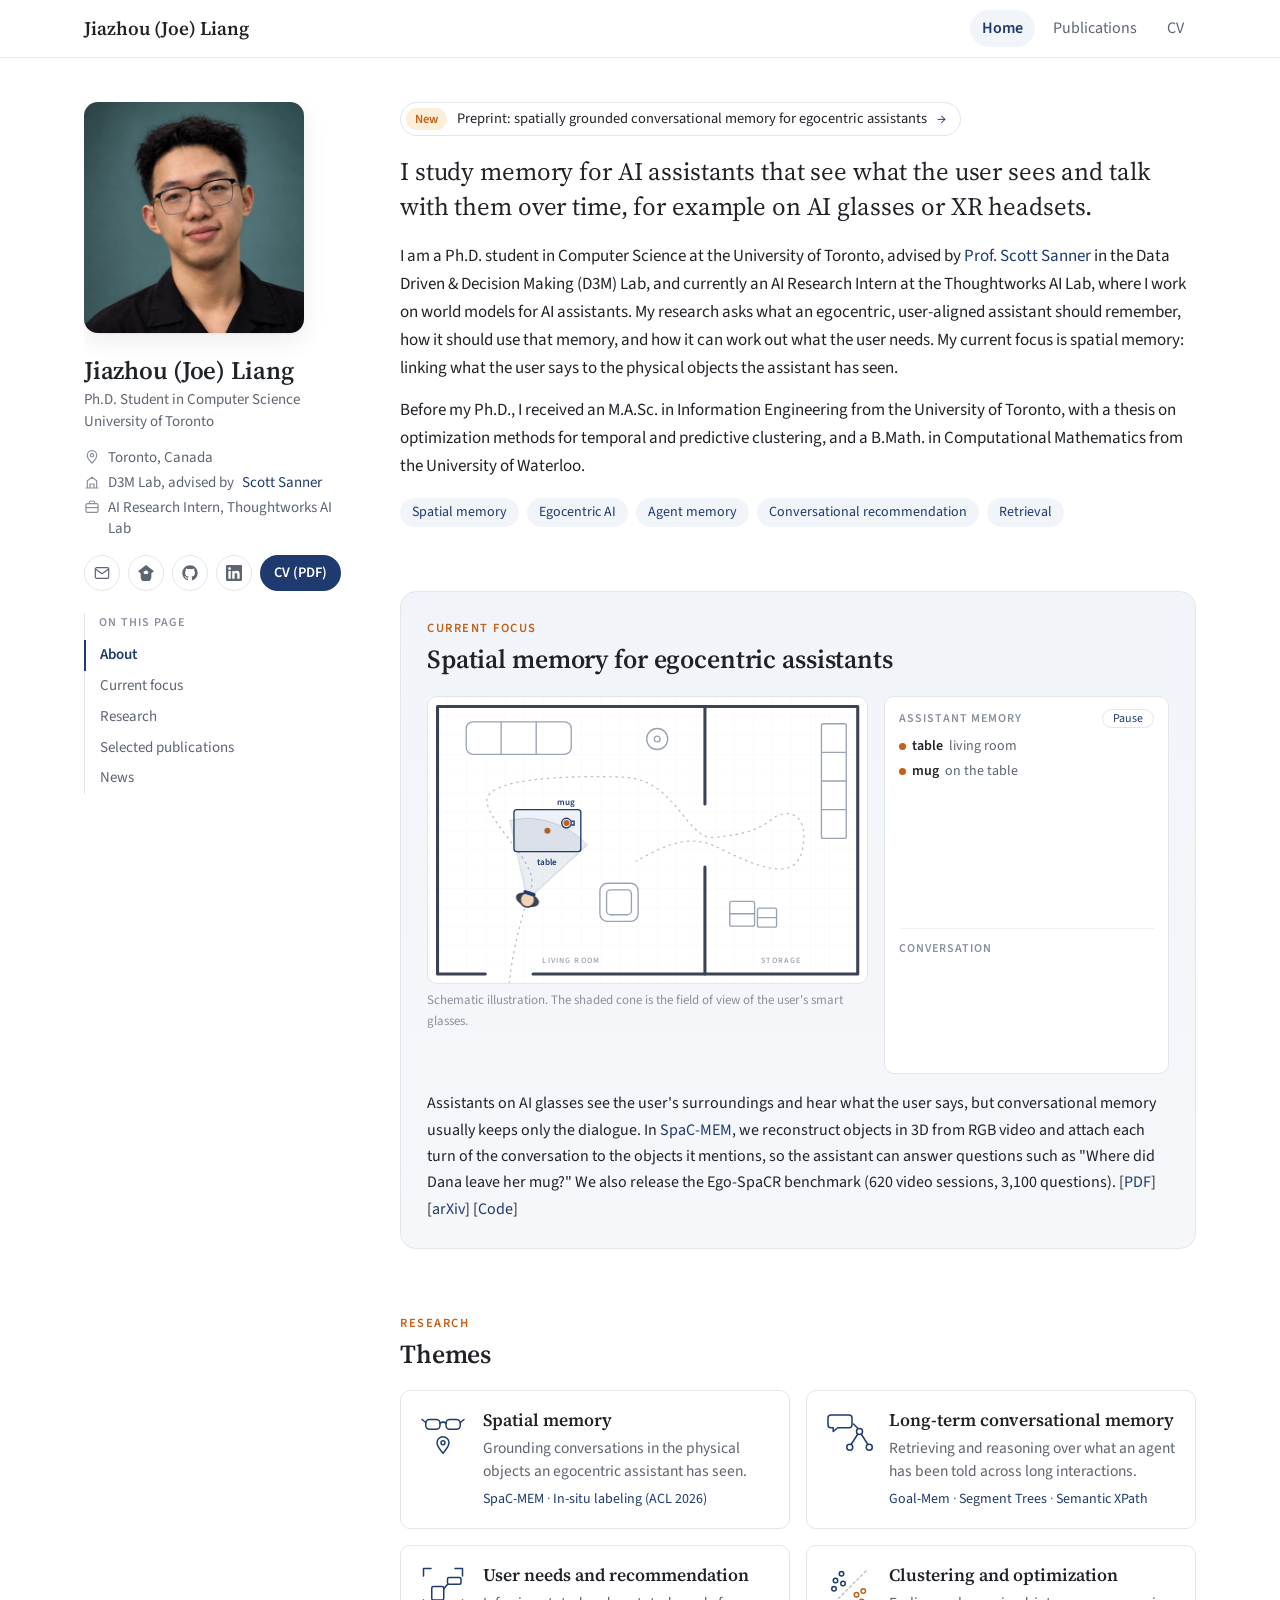
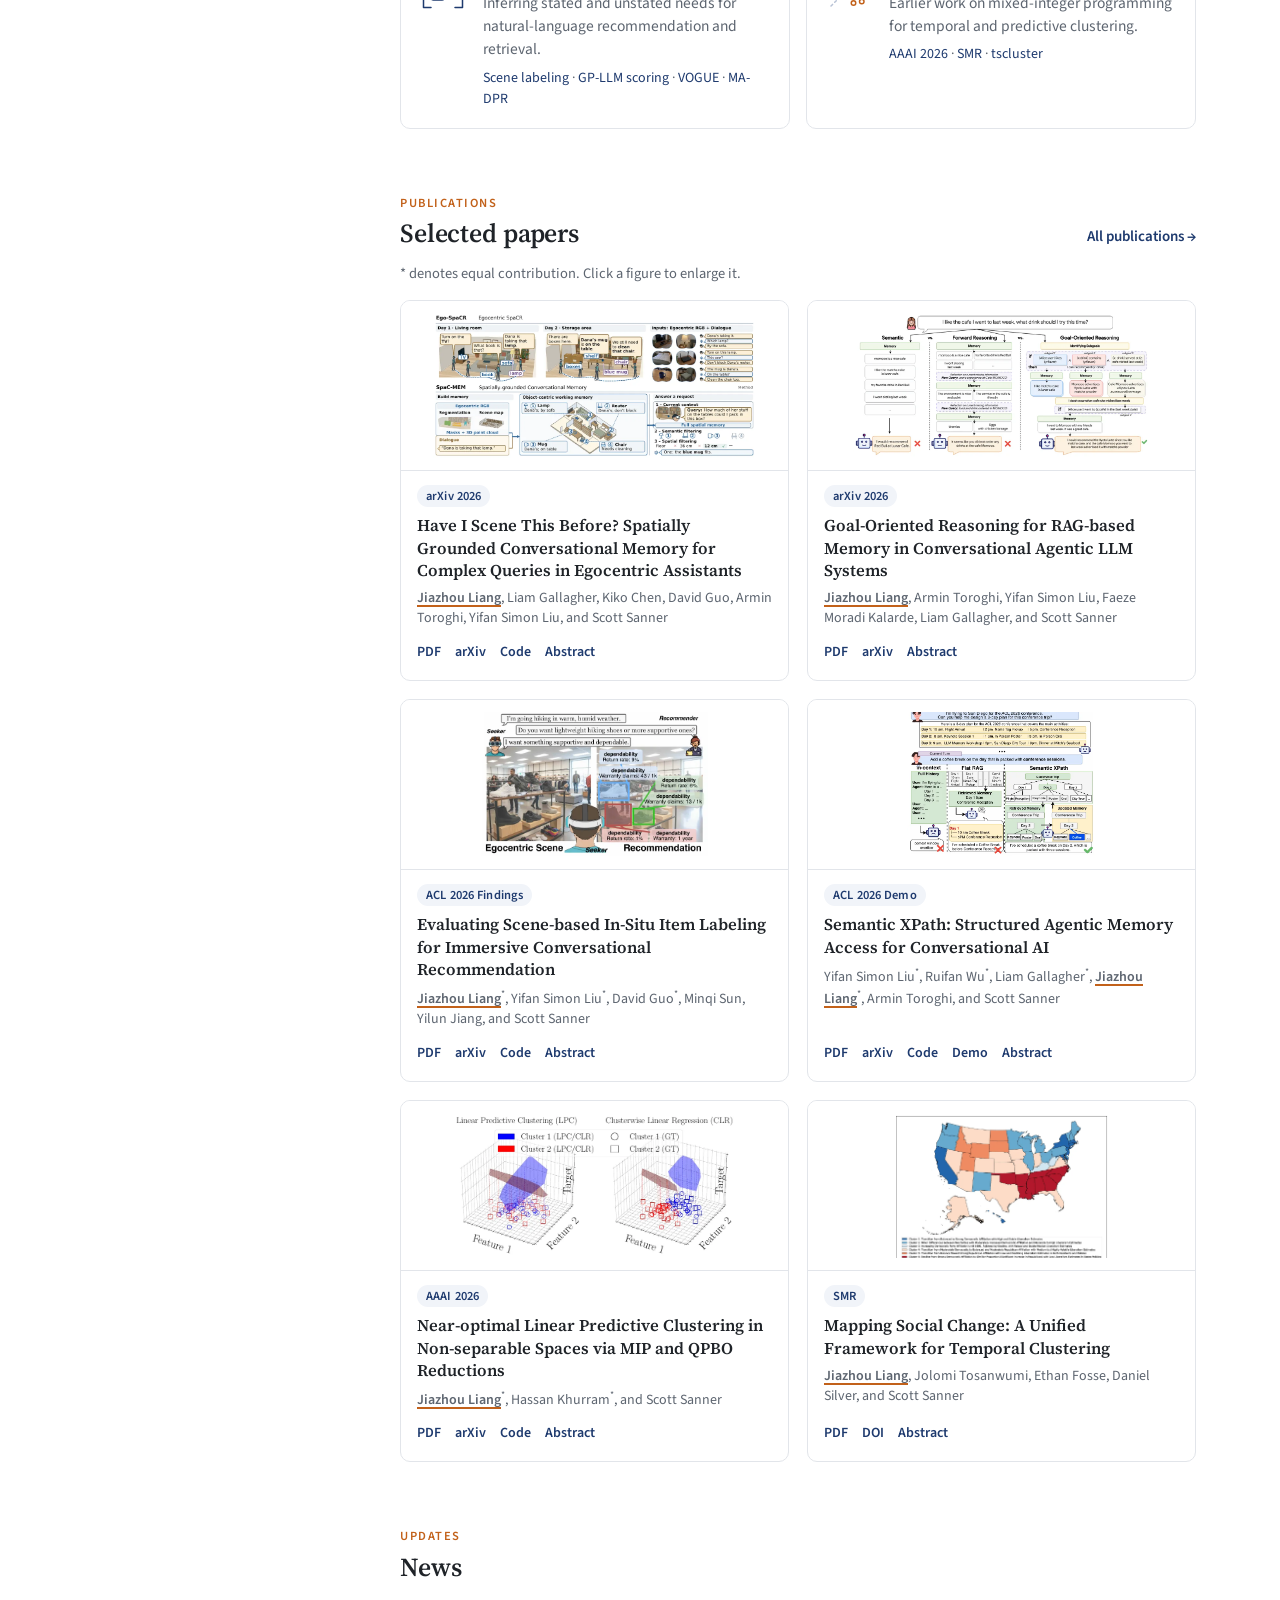
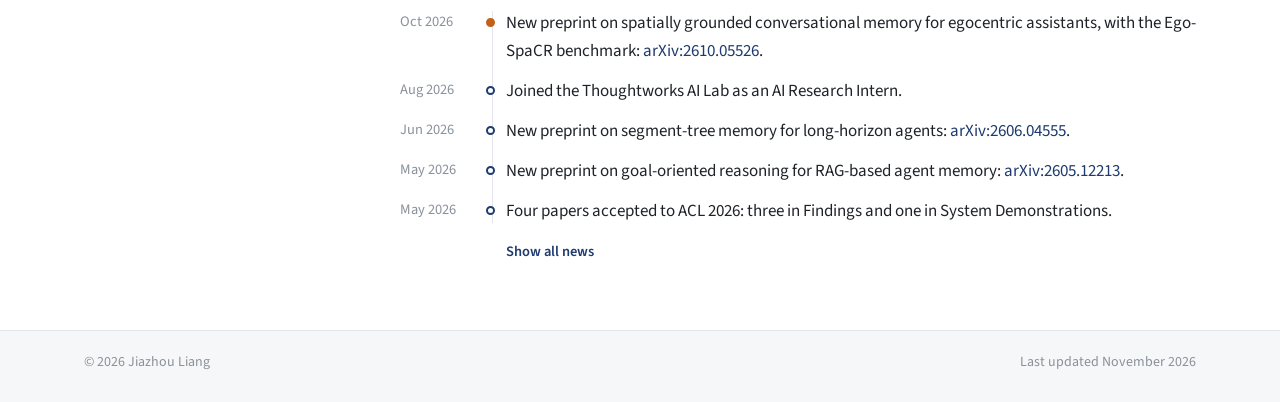
==== commit faba6e71: "Redesign layout: sticky rail + content grid, cards, timelines - Home: sticky profile rail (photo, af" ====
--- a/index.html
+++ b/index.html
@@ -4,73 +4,91 @@
 <meta charset="utf-8">
 <meta name="viewport" content="width=device-width, initial-scale=1">
 <title>Jiazhou (Joe) Liang</title>
-<meta name="description" content="Jiazhou (Joe) Liang, Ph.D. student in Computer Science at the University of Toronto. Research on memory and user modeling for egocentric, conversational AI assistants.">
+<meta name="description" content="Jiazhou (Joe) Liang, Ph.D. student in Computer Science at the University of Toronto. Research on spatial and conversational memory for egocentric AI assistants.">
 <meta name="author" content="Jiazhou Liang">
 <link rel="preconnect" href="https://fonts.googleapis.com">
 <link rel="preconnect" href="https://fonts.gstatic.com" crossorigin>
-<link href="https://fonts.googleapis.com/css2?family=Source+Sans+3:wght@400;600&family=Source+Serif+4:ital,opsz,wght@0,8..60,400;0,8..60,600;1,8..60,400&display=swap" rel="stylesheet">
+<link href="https://fonts.googleapis.com/css2?family=Source+Sans+3:ital,wght@0,400;0,600;1,400&family=Source+Serif+4:ital,opsz,wght@0,8..60,400;0,8..60,600;1,8..60,400&display=swap" rel="stylesheet">
 <link rel="stylesheet" href="assets/css/style.css">
 </head>
 <body>
 
-<nav class="site-nav">
-  <div class="container">
+<header class="site-nav">
+  <div class="nav-inner">
     <a class="site-name" href="index.html">Jiazhou (Joe) Liang</a>
-    <ul>
-      <li><a href="index.html" aria-current="page">Home</a></li>
-      <li><a href="publications.html">Publications</a></li>
-      <li><a href="cv.html">CV</a></li>
-    </ul>
-  </div>
-</nav>
-
-<main class="container">
-
-  <section class="profile">
+    <nav aria-label="Main">
+      <ul>
+        <li><a href="index.html" aria-current="page">Home</a></li>
+        <li><a href="publications.html">Publications</a></li>
+        <li><a href="cv.html">CV</a></li>
+      </ul>
+    </nav>
+  </div>
+</header>
+
+<div class="page">
+
+  <aside class="rail profile">
+    <img class="profile-photo" src="assets/images/profile.jpg" alt="Photo of Jiazhou Liang" width="457" height="480">
     <div class="profile-text">
-      <h1>Jiazhou (Joe) Liang</h1>
-      <p class="position">
-        Ph.D. Student in Computer Science<br>
-        University of Toronto<br>
-        Data Driven &amp; Decision Making (D3M) Lab
+      <h1 class="profile-name">Jiazhou (Joe) Liang</h1>
+      <p class="profile-role">Ph.D. Student in Computer Science<br>University of Toronto</p>
+      <ul class="facts">
+        <li><svg viewBox="0 0 24 24" aria-hidden="true"><path d="M12 21s-7-6.2-7-11.5a7 7 0 0 1 14 0C19 14.8 12 21 12 21z"/><circle cx="12" cy="9.5" r="2.5"/></svg>Toronto, Canada</li>
+        <li><svg viewBox="0 0 24 24" aria-hidden="true"><path d="M3 21h18M5 21V10l7-5 7 5v11M9 21v-6h6v6"/></svg>D3M Lab, advised by <a href="https://d3m.mie.utoronto.ca/">Scott&nbsp;Sanner</a></li>
+        <li><svg viewBox="0 0 24 24" aria-hidden="true"><rect x="3" y="7" width="18" height="13" rx="2"/><path d="M8 7V5a2 2 0 0 1 2-2h4a2 2 0 0 1 2 2v2M3 13h18"/></svg>AI Research Intern, Thoughtworks AI Lab</li>
+      </ul>
+      <div class="social">
+        <a href="mailto:joe.liang@mail.utoronto.ca" aria-label="Email" title="Email"><svg viewBox="0 0 24 24" fill="none" stroke="currentColor" stroke-width="1.8" stroke-linecap="round" stroke-linejoin="round"><path d="M4 4h16c1.1 0 2 .9 2 2v12c0 1.1-.9 2-2 2H4c-1.1 0-2-.9-2-2V6c0-1.1.9-2 2-2z"/><polyline points="22,6 12,13 2,6"/></svg></a>
+        <a href="https://scholar.google.ca/citations?user=AzhfC5EAAAAJ&amp;hl=en" aria-label="Google Scholar" title="Google Scholar"><svg viewBox="0 0 24 24" fill="currentColor"><path d="M12 0L0 9.5l4 2.92V18a8 8 0 0 0 16 0v-5.58l4-2.92L12 0zm0 14a4 4 0 0 1-3.94-3.32L12 7.83l3.94 2.85A4 4 0 0 1 12 14z"/></svg></a>
+        <a href="https://github.com/joeliang0520" aria-label="GitHub" title="GitHub"><svg viewBox="0 0 24 24" fill="currentColor"><path d="M12 .5C5.65.5.5 5.65.5 12c0 5.08 3.29 9.39 7.86 10.91.58.11.79-.25.79-.56v-2.01c-3.2.7-3.87-1.36-3.87-1.36-.52-1.33-1.27-1.68-1.27-1.68-1.04-.71.08-.7.08-.7 1.15.08 1.76 1.18 1.76 1.18 1.02 1.75 2.68 1.25 3.34.95.1-.74.4-1.25.73-1.54-2.55-.29-5.24-1.28-5.24-5.7 0-1.26.45-2.29 1.18-3.1-.12-.29-.51-1.47.11-3.06 0 0 .97-.31 3.17 1.18.92-.26 1.91-.39 2.9-.39s1.98.13 2.9.39c2.2-1.49 3.17-1.18 3.17-1.18.63 1.59.23 2.77.11 3.06.74.81 1.18 1.84 1.18 3.1 0 4.43-2.69 5.41-5.26 5.69.41.36.78 1.06.78 2.14v3.17c0 .31.21.68.8.56C20.21 21.39 23.5 17.08 23.5 12 23.5 5.65 18.35.5 12 .5z"/></svg></a>
+        <a href="https://www.linkedin.com/in/jiazhou-joe-liang/" aria-label="LinkedIn" title="LinkedIn"><svg viewBox="0 0 24 24" fill="currentColor"><path d="M20.45 20.45h-3.55v-5.57c0-1.33-.03-3.04-1.85-3.04-1.85 0-2.14 1.45-2.14 2.94v5.67H9.36V9h3.41v1.56h.05c.47-.9 1.63-1.85 3.36-1.85 3.6 0 4.27 2.37 4.27 5.45v6.29zM5.34 7.43a2.06 2.06 0 1 1 0-4.12 2.06 2.06 0 0 1 0 4.12zM7.12 20.45H3.56V9h3.56v11.45zM22.22 0H1.77C.79 0 0 .77 0 1.72v20.56C0 23.23.79 24 1.77 24h20.45c.98 0 1.78-.77 1.78-1.72V1.72C24 .77 23.2 0 22.22 0z"/></svg></a>
+        <a class="cv-btn" href="uploads/Jiazhou_Liang_CV.pdf">CV (PDF)</a>
+      </div>
+    </div>
+    <nav class="toc" aria-label="On this page">
+      <span class="toc-label">On this page</span>
+      <a href="#about">About</a>
+      <a href="#focus">Current focus</a>
+      <a href="#research">Research</a>
+      <a href="#publications">Selected publications</a>
+      <a href="#news">News</a>
+    </nav>
+  </aside>
+
+  <main class="content">
+
+    <section id="about" class="block">
+      <a class="latest" href="https://arxiv.org/abs/2610.05526"><span class="latest-tag">New</span>Preprint: spatially grounded conversational memory for egocentric assistants<span aria-hidden="true">&rarr;</span></a>
+      <p class="lead">
+        I study memory for AI assistants that see what the user sees and talk with them over
+        time, for example on AI glasses or XR headsets.
       </p>
-      <p class="contact">
-        Email: joe.liang [at] mail.utoronto.ca
+      <p>
+        I am a Ph.D. student in Computer Science at the University of Toronto, advised by
+        <a href="https://d3m.mie.utoronto.ca/">Prof. Scott Sanner</a> in the Data Driven &amp;
+        Decision Making (D3M) Lab, and currently an AI Research Intern at the Thoughtworks AI Lab,
+        where I work on world models for AI assistants. My research asks what an egocentric,
+        user-aligned assistant should remember, how it should use that memory, and how it can work
+        out what the user needs. My current focus is spatial memory: linking what the user says to
+        the physical objects the assistant has seen.
       </p>
-      <div class="links">
-        <a href="uploads/Jiazhou_Liang_CV.pdf">CV</a><span class="sep">|</span>
-        <a href="https://scholar.google.ca/citations?user=AzhfC5EAAAAJ&amp;hl=en">Google Scholar</a><span class="sep">|</span>
-        <a href="https://github.com/joeliang0520">GitHub</a><span class="sep">|</span>
-        <a href="https://www.linkedin.com/in/jiazhou-joe-liang/">LinkedIn</a>
-      </div>
-    </div>
-    <img class="profile-photo" src="assets/images/profile.jpg" alt="Photo of Jiazhou Liang" width="180" height="189">
-  </section>
-
-  <section class="bio">
-    <p>
-      I am a Ph.D. student in Computer Science at the University of Toronto, advised by
-      <a href="https://d3m.mie.utoronto.ca/">Prof. Scott Sanner</a> in the Data Driven &amp;
-      Decision Making (D3M) Lab. I am also currently an AI Research Intern at the
-      Thoughtworks AI Lab, where I work on world models for AI assistants.
-    </p>
-    <p>
-      My research is on egocentric, user-aligned AI assistants: systems that see what the user
-      sees and talk with them over time, for example on AI glasses or XR headsets. I study what
-      such an assistant should remember, how it should use that memory, and how it can work out
-      what the user needs. My current focus is spatial memory: linking what the user says to
-      the physical objects the assistant has seen.
-    </p>
-    <p>
-      Before my Ph.D., I received an M.A.Sc. in Information Engineering from the University of
-      Toronto, with a thesis on optimization methods for temporal and predictive clustering, and
-      a B.Math. in Computational Mathematics from the University of Waterloo.
-    </p>
-  </section>
-
-  <section class="focus" data-reveal aria-labelledby="focus-heading">
-    <h2 id="focus-heading">Current Focus: Spatial Memory for Egocentric Assistants</h2>
-    <div class="focus-demo">
+      <p>
+        Before my Ph.D., I received an M.A.Sc. in Information Engineering from the University of
+        Toronto, with a thesis on optimization methods for temporal and predictive clustering, and
+        a B.Math. in Computational Mathematics from the University of Waterloo.
+      </p>
+      <ul class="chips" aria-label="Research interests">
+        <li>Spatial memory</li><li>Egocentric AI</li><li>Agent memory</li><li>Conversational recommendation</li><li>Retrieval</li>
+      </ul>
+    </section>
+
+    <section id="focus" class="block focus" data-reveal aria-labelledby="focus-heading">
+      <div class="block-head">
+        <span class="kicker">Current focus</span>
+        <h2 id="focus-heading">Spatial memory for egocentric assistants</h2>
+      </div>
+      <div class="focus-demo">
       <figure class="plan-wrap">
         <svg class="plan" id="plan" viewBox="0 0 460 300" role="img" aria-labelledby="plan-title plan-desc">
           <title id="plan-title">Schematic of spatially grounded conversational memory</title>
@@ -163,12 +181,15 @@
       [<a href="https://arxiv.org/abs/2610.05526">arXiv</a>]
       [<a href="https://github.com/joeliang0520/SAPCR-MEM">Code</a>]
     </p>
-  </section>
-
-  <section data-reveal aria-labelledby="themes-heading">
-    <h2 id="themes-heading">Research</h2>
-    <div class="themes">
-      <div class="theme">
+    </section>
+
+    <section id="research" class="block" data-reveal aria-labelledby="themes-heading">
+      <div class="block-head">
+        <span class="kicker">Research</span>
+        <h2 id="themes-heading">Themes</h2>
+      </div>
+      <div class="themes">
+      <div class="card theme">
         <svg class="icon draw" viewBox="0 0 64 64" aria-hidden="true">
           <rect x="9" y="14" width="19" height="13" rx="5"/>
           <rect x="36" y="14" width="19" height="13" rx="5"/>
@@ -184,7 +205,7 @@
           <p class="theme-papers"><a href="publications.html#liang2026spacmem">SpaC-MEM</a> · <a href="publications.html#liang2026evaluating">In-situ labeling (ACL 2026)</a></p>
         </div>
       </div>
-      <div class="theme">
+      <div class="card theme">
         <svg class="icon draw" viewBox="0 0 64 64" aria-hidden="true">
           <path d="M8 8 h24 a4 4 0 0 1 4 4 v9 a4 4 0 0 1 -4 4 h-15 l-6 5 v-5 h-3 a4 4 0 0 1 -4 -4 v-9 a4 4 0 0 1 4 -4z"/>
           <path d="M44 33 L35 47 M48 33 L57 47 M38 20 L44 26" />
@@ -198,7 +219,7 @@
           <p class="theme-papers"><a href="publications.html#liang2026goalmem">Goal-Mem</a> · <a href="publications.html#liu2026segtree">Segment Trees</a> · <a href="publications.html#liu2026semantic">Semantic XPath</a></p>
         </div>
       </div>
-      <div class="theme">
+      <div class="card theme">
         <svg class="icon draw" viewBox="0 0 64 64" aria-hidden="true">
           <path d="M6 16 V6 H16 M48 6 H58 V16 M58 48 V58 H48 M16 58 H6 V48"/>
           <rect x="17" y="30" width="16" height="18" rx="2"/>
@@ -211,7 +232,7 @@
           <p class="theme-papers"><a href="publications.html#liang2026evaluating">Scene labeling</a> · <a href="publications.html#liu2026multimodal">GP-LLM scoring</a> · <a href="publications.html#guo2026vogue">VOGUE</a> · <a href="publications.html#liu2025madpr">MA-DPR</a></p>
         </div>
       </div>
-      <div class="theme">
+      <div class="card theme">
         <svg class="icon draw" viewBox="0 0 64 64" aria-hidden="true">
           <path class="divider" d="M8 56 L56 8"/>
           <circle class="dot d1" cx="14" cy="22" r="3"/>
@@ -230,164 +251,104 @@
         </div>
       </div>
     </div>
-  </section>
-
-  <h2>News</h2>
-  <ul class="news" id="news">
-    <li><span class="date">Oct 2026</span><span>New preprint on spatially grounded conversational memory for egocentric assistants, with the Ego-SpaCR benchmark: <a href="https://arxiv.org/abs/2610.05526">arXiv:2610.05526</a>.</span></li>
-    <li><span class="date">Aug 2026</span><span>Joined the Thoughtworks AI Lab as an AI Research Intern.</span></li>
-    <li><span class="date">Jun 2026</span><span>New preprint on segment-tree memory for long-horizon agents: <a href="https://arxiv.org/abs/2606.04555">arXiv:2606.04555</a>.</span></li>
-    <li><span class="date">May 2026</span><span>New preprint on goal-oriented reasoning for RAG-based agent memory: <a href="https://arxiv.org/abs/2605.12213">arXiv:2605.12213</a>.</span></li>
-    <li><span class="date">May 2026</span><span>Four papers accepted to ACL 2026: three in Findings and one in System Demonstrations.</span></li>
-    <li class="more"><span class="date">Apr 2026</span><span>NL-PDDL appears at ICLR 2026.</span></li>
-    <li class="more"><span class="date">Jan 2026</span><span>Our paper on near-optimal linear predictive clustering appears at AAAI 2026.</span></li>
-    <li class="more"><span class="date">Nov 2025</span><span>MA-DPR appears at EMNLP 2025.</span></li>
-    <li class="more"><span class="date">Sep 2025</span><span>Started my Ph.D. at the University of Toronto; awarded the Ontario Graduate Scholarship.</span></li>
-  </ul>
-  <button type="button" class="more-toggle" id="news-toggle" aria-expanded="false" aria-controls="news">Show all news</button>
-
-  <h2>Selected Publications</h2>
-  <p class="note">* denotes equal contribution. See <a href="publications.html">Publications</a> for the full list, or <a href="https://scholar.google.ca/citations?user=AzhfC5EAAAAJ&amp;hl=en">Google Scholar</a>.</p>
+    </section>
+
+    <section id="publications" class="block" data-reveal aria-labelledby="pubs-heading">
+      <div class="block-head with-link">
+        <div>
+          <span class="kicker">Publications</span>
+          <h2 id="pubs-heading">Selected papers</h2>
+        </div>
+        <a class="more-link" href="publications.html">All publications <span aria-hidden="true">&rarr;</span></a>
+      </div>
+      <p class="note">* denotes equal contribution. Click a figure to enlarge it.</p>
 <!-- BEGIN:selected -->
-<ul class="pubs">
-<li class="pub" id="liang2026spacmem" data-topics="memory egocentric">
-  <div class="pub-side">
-    <button type="button" class="pub-thumb" data-full="assets/images/papers/2026-arxiv-spac-mem.webp" aria-label="Enlarge figure: Have I Scene This Before? Spatially Grounded Conversational Memory for Complex Queries in Egocentric Assistants">
-      <img src="assets/images/papers/2026-arxiv-spac-mem.webp" alt="Figure from: Have I Scene This Before? Spatially Grounded Conversational Memory for Complex Queries in Egocentric Assistants" loading="lazy">
-    </button>
-    <span class="pub-tag">arXiv 2026</span>
-  </div>
-  <div class="pub-body">
-    <div class="pub-title">Have I Scene This Before? Spatially Grounded Conversational Memory for Complex Queries in Egocentric Assistants</div>
-    <div class="pub-authors"><span class="me">Jiazhou Liang</span>, Liam Gallagher, Kiko Chen, David Guo, Armin Toroghi, Yifan Simon Liu, and Scott Sanner</div>
-    <div class="pub-venue"><em>arXiv preprint arXiv:2610.05526</em>, 2026.</div>
-    <div class="pub-links">[<a href="papers/2026-arxiv-spac-mem.pdf">PDF</a>] [<a href="https://arxiv.org/abs/2610.05526">arXiv</a>] [<a href="https://github.com/joeliang0520/SAPCR-MEM">Code</a>] [<button type="button" class="toggle" aria-expanded="false" aria-controls="abs-liang2026spacmem">Abstract</button>] [<button type="button" class="toggle" aria-expanded="false" aria-controls="bib-liang2026spacmem">BibTeX</button>]</div>
-    <div class="pub-panel abstract" id="abs-liang2026spacmem" hidden><p>Egocentric assistants must connect what users say with what they see across long interaction histories. We formalize this challenge as Spatially grounded Conversational Reasoning (SpaCR): cross-scene, recall-oriented, and counterfactual spatial queries that combine user-stated facts with geometric evidence. Direct vision-language models incur high inference costs and context limits as histories grow, while keyframe selection and retrieval can omit objects or evidence needed for complete recall. We propose Spatially grounded Conversational Memory (SpaC-MEM), an object-centric working memory that uses 3D reconstruction and segmentation to ground conversational information in persistent physical objects. It compresses multimodal histories while preserving spatial evidence and allowing object-specific facts to be updated through dialogue. We also introduce Ego-SpaCR, a benchmark comprising 620 ScanNet video sessions augmented with 95 task-oriented conversations and 3,100 evaluation queries. SpaC-MEM achieves the highest overall answer accuracy among the evaluated methods and improves object recall while requiring substantially fewer reference input tokens than native-video baselines. Removing 3D spatial information substantially degrades performance, highlighting the importance of preserving spatial and conversational evidence together.</p></div>
-    <div class="pub-panel bibtex" id="bib-liang2026spacmem" hidden><button type="button" class="copy">Copy</button><pre>@article{liang2026spacmem,
-  title   = {Have I Scene This Before? Spatially Grounded Conversational Memory for Complex Queries in Egocentric Assistants},
-  author  = {Liang, Jiazhou and Gallagher, Liam and Chen, Kiko and Guo, David and Toroghi, Armin and Liu, Yifan Simon and Sanner, Scott},
-  journal = {arXiv preprint arXiv:2610.05526},
-  year    = {2026}
-}</pre></div>
-  </div>
-</li>
-<li class="pub" id="liang2026goalmem" data-topics="memory">
-  <div class="pub-side">
-    <button type="button" class="pub-thumb" data-full="assets/images/papers/2026-arxiv-goal-mem.webp" aria-label="Enlarge figure: Goal-Oriented Reasoning for RAG-based Memory in Conversational Agentic LLM Systems">
-      <img src="assets/images/papers/2026-arxiv-goal-mem.webp" alt="Figure from: Goal-Oriented Reasoning for RAG-based Memory in Conversational Agentic LLM Systems" loading="lazy">
-    </button>
-    <span class="pub-tag">arXiv 2026</span>
-  </div>
-  <div class="pub-body">
-    <div class="pub-title">Goal-Oriented Reasoning for RAG-based Memory in Conversational Agentic LLM Systems</div>
-    <div class="pub-authors"><span class="me">Jiazhou Liang</span>, Armin Toroghi, Yifan Simon Liu, Faeze Moradi Kalarde, Liam Gallagher, and Scott Sanner</div>
-    <div class="pub-venue"><em>arXiv preprint arXiv:2605.12213</em>, 2026.</div>
-    <div class="pub-links">[<a href="papers/2026-arxiv-goal-mem.pdf">PDF</a>] [<a href="https://arxiv.org/abs/2605.12213">arXiv</a>] [<button type="button" class="toggle" aria-expanded="false" aria-controls="abs-liang2026goalmem">Abstract</button>] [<button type="button" class="toggle" aria-expanded="false" aria-controls="bib-liang2026goalmem">BibTeX</button>]</div>
-    <div class="pub-panel abstract" id="abs-liang2026goalmem" hidden><p>LLM-based conversational AI agents struggle to maintain coherent behavior over long horizons due to limited context. While RAG-based approaches are increasingly adopted to overcome this limitation by storing interactions in external memory modules and performing retrieval from them, their effectiveness in answering challenging questions (e.g., multi-hop, commonsense) ultimately depends on the agent&#x27;s ability to reason over the retrieved information. However, existing methods typically retrieve memory based on semantic similarity to the raw user utterance, which lacks explicit reasoning about missing intermediate facts and often returns evidence that is irrelevant or insufficient for grounded reasoning. In this work, we introduce Goal-Mem, a goal-oriented reasoning framework for RAG-based agentic memory that performs explicit backward chaining from the user&#x27;s utterance as a goal. Rather than progressively expanding from retrieved context, Goal-Mem decomposes each goal into atomic subgoals, performs targeted memory retrieval to satisfy each subgoal, and iteratively identifies what information from memory should be retrieved when intermediate goals cannot be resolved. We formalize this process in Natural Language Logic, a logical system that combines the verifiability of reasoning provided by FOL with the expressivity of natural language. Through extensive experiments on two datasets and comparing to nine strong memory baselines, we show that Goal-Mem consistently improves performance, particularly on tasks requiring multi-hop reasoning and implicit inference.</p></div>
-    <div class="pub-panel bibtex" id="bib-liang2026goalmem" hidden><button type="button" class="copy">Copy</button><pre>@article{liang2026goalmem,
-  title   = {Goal-Oriented Reasoning for RAG-based Memory in Conversational Agentic LLM Systems},
-  author  = {Liang, Jiazhou and Toroghi, Armin and Liu, Yifan Simon and Kalarde, Faeze Moradi and Gallagher, Liam and Sanner, Scott},
-  journal = {arXiv preprint arXiv:2605.12213},
-  year    = {2026}
-}</pre></div>
-  </div>
-</li>
-<li class="pub" id="liang2026evaluating" data-topics="egocentric recsys">
-  <div class="pub-side">
-    <button type="button" class="pub-thumb" data-full="assets/images/papers/2026-acl-scene-labeling.webp" aria-label="Enlarge figure: Evaluating Scene-based In-Situ Item Labeling for Immersive Conversational Recommendation">
-      <img src="assets/images/papers/2026-acl-scene-labeling.webp" alt="Figure from: Evaluating Scene-based In-Situ Item Labeling for Immersive Conversational Recommendation" loading="lazy">
-    </button>
-    <span class="pub-tag">ACL 2026 Findings</span>
-  </div>
-  <div class="pub-body">
-    <div class="pub-title">Evaluating Scene-based In-Situ Item Labeling for Immersive Conversational Recommendation</div>
-    <div class="pub-authors"><span class="me">Jiazhou Liang</span><sup>*</sup>, Yifan Simon Liu<sup>*</sup>, David Guo<sup>*</sup>, Minqi Sun, Yilun Jiang, and Scott Sanner</div>
-    <div class="pub-venue"><em>Findings of the Association for Computational Linguistics: ACL 2026</em>, pp. 40932–40953, 2026.</div>
-    <div class="pub-links">[<a href="papers/2026-acl-scene-labeling.pdf">PDF</a>] [<a href="https://arxiv.org/abs/2604.09698">arXiv</a>] [<a href="https://github.com/D3Mlab/ICRS">Code</a>] [<button type="button" class="toggle" aria-expanded="false" aria-controls="abs-liang2026evaluating">Abstract</button>] [<button type="button" class="toggle" aria-expanded="false" aria-controls="bib-liang2026evaluating">BibTeX</button>]</div>
-    <div class="pub-panel abstract" id="abs-liang2026evaluating" hidden><p>The growing ubiquity of Extended Reality (XR) is driving Conversational Recommendation Systems (CRS) toward visually immersive experiences. We formalize this paradigm as Immersive CRS (ICRS), where recommended items are highlighted directly in the user’s scene-based visual environment and augmented with in-situ labels. While item recommendation has been widely studied, the problem of how to select and evaluate which information to present as immersive labels remains an open problem. To this end, we introduce a principled categorization of information needs into explicit intent satisfaction and proactive information needs and use these to define novel evaluation metrics for item label selection. We benchmark IR-, LLM-, and VLM-based methods across three datasets and ICRS scenarios: fashion, movie recommendation, and retail shopping. Our evaluation reveals three important limitations of existing methods: (1) they fail to leverage scenario-specific information modalities (e.g., visual cues for fashion, metadata for retail), (2) they present redundant information that is visually inferable, and (3) they poorly anticipate users’ proactive information needs from explicit dialogue alone. In summary, this work provides both a novel evaluation paradigm for in-situ item labeling in ICRS and highlights key challenges for future work.</p></div>
-    <div class="pub-panel bibtex" id="bib-liang2026evaluating" hidden><button type="button" class="copy">Copy</button><pre>@inproceedings{liang2026evaluating,
-  title     = {Evaluating Scene-based In-Situ Item Labeling for Immersive Conversational Recommendation},
-  author    = {Liang, Jiazhou and Liu, Yifan Simon and Guo, David and Sun, Minqi and Jiang, Yilun and Sanner, Scott},
-  booktitle = {Findings of the Association for Computational Linguistics: ACL 2026},
-  pages     = {40932--40953},
-  year      = {2026}
-}</pre></div>
-  </div>
-</li>
-<li class="pub" id="liu2026semantic" data-topics="memory">
-  <div class="pub-side">
-    <button type="button" class="pub-thumb" data-full="assets/images/papers/2026-acl-semantic-xpath.webp" aria-label="Enlarge figure: Semantic XPath: Structured Agentic Memory Access for Conversational AI">
-      <img src="assets/images/papers/2026-acl-semantic-xpath.webp" alt="Figure from: Semantic XPath: Structured Agentic Memory Access for Conversational AI" loading="lazy">
-    </button>
-    <span class="pub-tag">ACL 2026 Demo</span>
-  </div>
-  <div class="pub-body">
-    <div class="pub-title">Semantic XPath: Structured Agentic Memory Access for Conversational AI</div>
-    <div class="pub-authors">Yifan Simon Liu<sup>*</sup>, Ruifan Wu<sup>*</sup>, Liam Gallagher<sup>*</sup>, <span class="me">Jiazhou Liang</span><sup>*</sup>, Armin Toroghi, and Scott Sanner</div>
-    <div class="pub-venue"><em>Proceedings of the 64th Annual Meeting of the Association for Computational Linguistics (Volume 3: System Demonstrations)</em>, 2026.</div>
-    <div class="pub-links">[<a href="papers/2026-acl-semantic-xpath.pdf">PDF</a>] [<a href="https://arxiv.org/abs/2603.01160">arXiv</a>] [<a href="https://github.com/D3Mlab/SemanticXpath-Chat">Code</a>] [<a href="https://semanticxpathchat.com">Demo</a>] [<button type="button" class="toggle" aria-expanded="false" aria-controls="abs-liu2026semantic">Abstract</button>] [<button type="button" class="toggle" aria-expanded="false" aria-controls="bib-liu2026semantic">BibTeX</button>]</div>
-    <div class="pub-panel abstract" id="abs-liu2026semantic" hidden><p>Conversational AI (ConvAI) agents increasingly maintain structured memory to support long-term, task-oriented interactions. Incontext memory approaches append the growing history to the model input, which scales poorly under context-window limits. RAGbased methods retrieve request-relevant information, but most assume flat memory collections and ignore structure. We propose SEMANTIC XPATH, a tree-structured memory module to access and update structured conversational memory. SEMANTIC XPATH improves performance over flat-RAG baselines by 176.7% while using only 9.1% of the tokens required by in-context memory. We also introduce SEMANTICXPATH CHAT, an end-to-end ConvAI demo system that visualizes the structured memory and query execution details. Overall, this paper demonstrates a candidate for the next generation of long-term, task-oriented ConvAI systems built on structured memory.</p></div>
-    <div class="pub-panel bibtex" id="bib-liu2026semantic" hidden><button type="button" class="copy">Copy</button><pre>@inproceedings{liu2026semantic,
-  title     = {Semantic XPath: Structured Agentic Memory Access for Conversational AI},
-  author    = {Liu, Yifan Simon and Wu, Ruifan and Gallagher, Liam and Liang, Jiazhou and Toroghi, Armin and Sanner, Scott},
-  booktitle = {Proceedings of the 64th Annual Meeting of the Association for Computational Linguistics (Volume 3: System Demonstrations)},
-  year      = {2026}
-}</pre></div>
-  </div>
-</li>
-<li class="pub" id="liang2026near" data-topics="clustering">
-  <div class="pub-side">
-    <button type="button" class="pub-thumb" data-full="assets/images/papers/2026-aaai-linpc.webp" aria-label="Enlarge figure: Near-optimal Linear Predictive Clustering in Non-separable Spaces via MIP and QPBO Reductions">
-      <img src="assets/images/papers/2026-aaai-linpc.webp" alt="Figure from: Near-optimal Linear Predictive Clustering in Non-separable Spaces via MIP and QPBO Reductions" loading="lazy">
-    </button>
-    <span class="pub-tag">AAAI 2026</span>
-  </div>
-  <div class="pub-body">
-    <div class="pub-title">Near-optimal Linear Predictive Clustering in Non-separable Spaces via MIP and QPBO Reductions</div>
-    <div class="pub-authors"><span class="me">Jiazhou Liang</span><sup>*</sup>, Hassan Khurram<sup>*</sup>, and Scott Sanner</div>
-    <div class="pub-venue"><em>Proceedings of the AAAI Conference on Artificial Intelligence</em>, pp. 23409–23416, 2026.</div>
-    <div class="pub-links">[<a href="papers/2026-aaai-linpc.pdf">PDF</a>] [<a href="https://arxiv.org/abs/2511.10809">arXiv</a>] [<a href="https://github.com/D3Mlab/LPC-NS">Code</a>] [<button type="button" class="toggle" aria-expanded="false" aria-controls="abs-liang2026near">Abstract</button>] [<button type="button" class="toggle" aria-expanded="false" aria-controls="bib-liang2026near">BibTeX</button>]</div>
-    <div class="pub-panel abstract" id="abs-liang2026near" hidden><p>Linear Predictive Clustering (LPC) partitions samples based on shared linear relationships between feature and target variables, with numerous applications including marketing, medicine, and education. Greedy optimization methods, commonly used for LPC, alternate between clustering and linear regression but lack global optimality. While effective for separable clusters, they struggle in non-separable settings where clusters overlap in feature space. In an alternative constrained optimization paradigm, Bertsimas and Shioda (2007) formulated LPC as a Mixed-Integer Program (MIP), ensuring global optimality regardless of separability but suffering from poor scalability. This work builds on the constrained optimization paradigm to introduce two novel approaches that improve the efficiency of global optimization for LPC. By leveraging key theoretical properties of separability, we derive near-optimal approximations with provable error bounds, significantly reducing the MIP formulation&#x27;s complexity and improving scalability. Additionally, we can further approximate LPC as a Quadratic Pseudo-Boolean Optimization (QPBO) problem, achieving substantial computational improvements in some settings. Comparative analyses on synthetic and real-world datasets demonstrate that our methods consistently achieve near-optimal solutions with substantially lower regression errors than greedy optimization while exhibiting superior scalability over existing MIP formulations.</p></div>
-    <div class="pub-panel bibtex" id="bib-liang2026near" hidden><button type="button" class="copy">Copy</button><pre>@inproceedings{liang2026near,
-  title     = {Near-optimal Linear Predictive Clustering in Non-separable Spaces via MIP and QPBO Reductions},
-  author    = {Liang, Jiazhou and Khurram, Hassan and Sanner, Scott},
-  booktitle = {Proceedings of the AAAI Conference on Artificial Intelligence},
-  volume    = {40},
-  number    = {28},
-  pages     = {23409--23416},
-  year      = {2026}
-}</pre></div>
-  </div>
-</li>
-<li class="pub" id="liang2026mapping" data-topics="clustering">
-  <div class="pub-side">
-    <button type="button" class="pub-thumb" data-full="assets/images/papers/2026-smr-mapping.webp" aria-label="Enlarge figure: Mapping Social Change: A Unified Framework for Temporal Clustering">
-      <img src="assets/images/papers/2026-smr-mapping.webp" alt="Figure from: Mapping Social Change: A Unified Framework for Temporal Clustering" loading="lazy">
-    </button>
-    <span class="pub-tag">SMR</span>
-  </div>
-  <div class="pub-body">
-    <div class="pub-title">Mapping Social Change: A Unified Framework for Temporal Clustering</div>
-    <div class="pub-authors"><span class="me">Jiazhou Liang</span>, Jolomi Tosanwumi, Ethan Fosse, Daniel Silver, and Scott Sanner</div>
-    <div class="pub-venue"><em>Sociological Methods &amp; Research</em>, 2026.</div>
-    <div class="pub-links">[<a href="papers/2026-smr-mapping.pdf">PDF</a>] [<a href="https://doi.org/10.1177/00491241251396789">DOI</a>] [<button type="button" class="toggle" aria-expanded="false" aria-controls="abs-liang2026mapping">Abstract</button>] [<button type="button" class="toggle" aria-expanded="false" aria-controls="bib-liang2026mapping">BibTeX</button>]</div>
-    <div class="pub-panel abstract" id="abs-liang2026mapping" hidden><p>Analyzing social change requires detecting patterns of continuity and difference over time. While time-series clustering offers a valuable approach, existing techniques are often limited by assuming fixed cluster definitions and static assignments of entities to clusters. To address these limitations, we introduce a unified framework of temporal clustering methods that allows for both dynamic cluster definitions and the transition of entities between clusters, generalizing and extending previous work. We also provide new algorithms for this dynamic clustering that optimize global objectives, with optional constraints on the transitions of entities across clusters. This framework expands the methodological toolkit for analyzing social change, and we provide guidelines for its application. We illustrate our approach with three case studies: polarization of social and political attitudes across U.S. states; cross-national cultural change; and the evolution of neighborhood business patterns. We conclude with directions for further research.</p></div>
-    <div class="pub-panel bibtex" id="bib-liang2026mapping" hidden><button type="button" class="copy">Copy</button><pre>@article{liang2026mapping,
-  title   = {Mapping Social Change: A Unified Framework for Temporal Clustering},
-  author  = {Liang, Jiazhou and Tosanwumi, Jolomi and Fosse, Ethan and Silver, Daniel and Sanner, Scott},
-  journal = {Sociological Methods \&amp; Research},
-  doi     = {10.1177/00491241251396789},
-  year    = {2026}
-}</pre></div>
-  </div>
-</li>
-</ul>
+<div class="card-grid">
+<article class="card pub-card pub">
+  <button type="button" class="pub-thumb card-fig" data-full="assets/images/papers/2026-arxiv-spac-mem.webp" aria-label="Enlarge figure: Have I Scene This Before? Spatially Grounded Conversational Memory for Complex Queries in Egocentric Assistants"><img src="assets/images/papers/2026-arxiv-spac-mem.webp" alt="Figure from: Have I Scene This Before? Spatially Grounded Conversational Memory for Complex Queries in Egocentric Assistants" loading="lazy"></button>
+  <div class="card-body">
+    <span class="badge">arXiv 2026</span>
+    <h3 class="pub-title">Have I Scene This Before? Spatially Grounded Conversational Memory for Complex Queries in Egocentric Assistants</h3>
+    <p class="pub-authors"><span class="me">Jiazhou Liang</span>, Liam Gallagher, Kiko Chen, David Guo, Armin Toroghi, Yifan Simon Liu, and Scott Sanner</p>
+    <p class="card-links"><a href="papers/2026-arxiv-spac-mem.pdf">PDF</a> <a href="https://arxiv.org/abs/2610.05526">arXiv</a> <a href="https://github.com/joeliang0520/SAPCR-MEM">Code</a> <a href="publications.html#liang2026spacmem">Abstract</a></p>
+  </div>
+</article>
+<article class="card pub-card pub">
+  <button type="button" class="pub-thumb card-fig" data-full="assets/images/papers/2026-arxiv-goal-mem.webp" aria-label="Enlarge figure: Goal-Oriented Reasoning for RAG-based Memory in Conversational Agentic LLM Systems"><img src="assets/images/papers/2026-arxiv-goal-mem.webp" alt="Figure from: Goal-Oriented Reasoning for RAG-based Memory in Conversational Agentic LLM Systems" loading="lazy"></button>
+  <div class="card-body">
+    <span class="badge">arXiv 2026</span>
+    <h3 class="pub-title">Goal-Oriented Reasoning for RAG-based Memory in Conversational Agentic LLM Systems</h3>
+    <p class="pub-authors"><span class="me">Jiazhou Liang</span>, Armin Toroghi, Yifan Simon Liu, Faeze Moradi Kalarde, Liam Gallagher, and Scott Sanner</p>
+    <p class="card-links"><a href="papers/2026-arxiv-goal-mem.pdf">PDF</a> <a href="https://arxiv.org/abs/2605.12213">arXiv</a> <a href="publications.html#liang2026goalmem">Abstract</a></p>
+  </div>
+</article>
+<article class="card pub-card pub">
+  <button type="button" class="pub-thumb card-fig" data-full="assets/images/papers/2026-acl-scene-labeling.webp" aria-label="Enlarge figure: Evaluating Scene-based In-Situ Item Labeling for Immersive Conversational Recommendation"><img src="assets/images/papers/2026-acl-scene-labeling.webp" alt="Figure from: Evaluating Scene-based In-Situ Item Labeling for Immersive Conversational Recommendation" loading="lazy"></button>
+  <div class="card-body">
+    <span class="badge">ACL 2026 Findings</span>
+    <h3 class="pub-title">Evaluating Scene-based In-Situ Item Labeling for Immersive Conversational Recommendation</h3>
+    <p class="pub-authors"><span class="me">Jiazhou Liang</span><sup>*</sup>, Yifan Simon Liu<sup>*</sup>, David Guo<sup>*</sup>, Minqi Sun, Yilun Jiang, and Scott Sanner</p>
+    <p class="card-links"><a href="papers/2026-acl-scene-labeling.pdf">PDF</a> <a href="https://arxiv.org/abs/2604.09698">arXiv</a> <a href="https://github.com/D3Mlab/ICRS">Code</a> <a href="publications.html#liang2026evaluating">Abstract</a></p>
+  </div>
+</article>
+<article class="card pub-card pub">
+  <button type="button" class="pub-thumb card-fig" data-full="assets/images/papers/2026-acl-semantic-xpath.webp" aria-label="Enlarge figure: Semantic XPath: Structured Agentic Memory Access for Conversational AI"><img src="assets/images/papers/2026-acl-semantic-xpath.webp" alt="Figure from: Semantic XPath: Structured Agentic Memory Access for Conversational AI" loading="lazy"></button>
+  <div class="card-body">
+    <span class="badge">ACL 2026 Demo</span>
+    <h3 class="pub-title">Semantic XPath: Structured Agentic Memory Access for Conversational AI</h3>
+    <p class="pub-authors">Yifan Simon Liu<sup>*</sup>, Ruifan Wu<sup>*</sup>, Liam Gallagher<sup>*</sup>, <span class="me">Jiazhou Liang</span><sup>*</sup>, Armin Toroghi, and Scott Sanner</p>
+    <p class="card-links"><a href="papers/2026-acl-semantic-xpath.pdf">PDF</a> <a href="https://arxiv.org/abs/2603.01160">arXiv</a> <a href="https://github.com/D3Mlab/SemanticXpath-Chat">Code</a> <a href="https://semanticxpathchat.com">Demo</a> <a href="publications.html#liu2026semantic">Abstract</a></p>
+  </div>
+</article>
+<article class="card pub-card pub">
+  <button type="button" class="pub-thumb card-fig" data-full="assets/images/papers/2026-aaai-linpc.webp" aria-label="Enlarge figure: Near-optimal Linear Predictive Clustering in Non-separable Spaces via MIP and QPBO Reductions"><img src="assets/images/papers/2026-aaai-linpc.webp" alt="Figure from: Near-optimal Linear Predictive Clustering in Non-separable Spaces via MIP and QPBO Reductions" loading="lazy"></button>
+  <div class="card-body">
+    <span class="badge">AAAI 2026</span>
+    <h3 class="pub-title">Near-optimal Linear Predictive Clustering in Non-separable Spaces via MIP and QPBO Reductions</h3>
+    <p class="pub-authors"><span class="me">Jiazhou Liang</span><sup>*</sup>, Hassan Khurram<sup>*</sup>, and Scott Sanner</p>
+    <p class="card-links"><a href="papers/2026-aaai-linpc.pdf">PDF</a> <a href="https://arxiv.org/abs/2511.10809">arXiv</a> <a href="https://github.com/D3Mlab/LPC-NS">Code</a> <a href="publications.html#liang2026near">Abstract</a></p>
+  </div>
+</article>
+<article class="card pub-card pub">
+  <button type="button" class="pub-thumb card-fig" data-full="assets/images/papers/2026-smr-mapping.webp" aria-label="Enlarge figure: Mapping Social Change: A Unified Framework for Temporal Clustering"><img src="assets/images/papers/2026-smr-mapping.webp" alt="Figure from: Mapping Social Change: A Unified Framework for Temporal Clustering" loading="lazy"></button>
+  <div class="card-body">
+    <span class="badge">SMR</span>
+    <h3 class="pub-title">Mapping Social Change: A Unified Framework for Temporal Clustering</h3>
+    <p class="pub-authors"><span class="me">Jiazhou Liang</span>, Jolomi Tosanwumi, Ethan Fosse, Daniel Silver, and Scott Sanner</p>
+    <p class="card-links"><a href="papers/2026-smr-mapping.pdf">PDF</a> <a href="https://doi.org/10.1177/00491241251396789">DOI</a> <a href="publications.html#liang2026mapping">Abstract</a></p>
+  </div>
+</article>
+</div>
 <!-- END:selected -->
-
-</main>
+    </section>
+
+    <section id="news" class="block" data-reveal aria-labelledby="news-heading">
+      <div class="block-head">
+        <span class="kicker">Updates</span>
+        <h2 id="news-heading">News</h2>
+      </div>
+      <ol class="timeline" id="news-list">
+      <li><time>Oct 2026</time><p>New preprint on spatially grounded conversational memory for egocentric assistants, with the Ego-SpaCR benchmark: <a href="https://arxiv.org/abs/2610.05526">arXiv:2610.05526</a>.</p></li>
+      <li><time>Aug 2026</time><p>Joined the Thoughtworks AI Lab as an AI Research Intern.</p></li>
+      <li><time>Jun 2026</time><p>New preprint on segment-tree memory for long-horizon agents: <a href="https://arxiv.org/abs/2606.04555">arXiv:2606.04555</a>.</p></li>
+      <li><time>May 2026</time><p>New preprint on goal-oriented reasoning for RAG-based agent memory: <a href="https://arxiv.org/abs/2605.12213">arXiv:2605.12213</a>.</p></li>
+      <li><time>May 2026</time><p>Four papers accepted to ACL 2026: three in Findings and one in System Demonstrations.</p></li>
+      <li class="more"><time>Apr 2026</time><p>NL-PDDL appears at ICLR 2026.</p></li>
+      <li class="more"><time>Jan 2026</time><p>Our paper on near-optimal linear predictive clustering appears at AAAI 2026.</p></li>
+      <li class="more"><time>Nov 2025</time><p>MA-DPR appears at EMNLP 2025.</p></li>
+      <li class="more"><time>Sep 2025</time><p>Started my Ph.D. at the University of Toronto; awarded the Ontario Graduate Scholarship.</p></li>
+      </ol>
+      <button type="button" class="more-toggle" id="news-toggle" aria-expanded="false" aria-controls="news-list">Show all news</button>
+    </section>
+
+  </main>
+</div>
 
 <footer class="site-footer">
-  <div class="container">&copy; 2026 Jiazhou Liang. Last updated November 2026.</div>
+  <div class="footer-inner">
+    <span>&copy; 2026 Jiazhou Liang</span>
+    <span>Last updated November 2026</span>
+  </div>
 </footer>
 
 <script src="assets/js/site.js"></script>
--- a/assets/css/style.css
+++ b/assets/css/style.css
@@ -1,199 +1,353 @@
-/* Jiazhou (Joe) Liang - academic homepage */
+/* Jiazhou (Joe) Liang - academic homepage
+   Layout: sticky top bar, then a two-column page (left rail + main content). */
 
 :root {
-  --text: #222;
-  --muted: #5f6368;
-  --rule: #d9d9d9;
+  --bg: #ffffff;
+  --bg-soft: #f6f7f9;
+  --bg-tint: #f1f4f9;
+  --text: #1f2328;
+  --muted: #5d6570;
+  --faint: #8a919b;
+  --rule: #e2e5ea;
+  --rule-strong: #cfd5de;
   --link: #1e3a6e;
   --link-hover: #0b5394;
-  --bg: #fff;
-  --panel: #f6f6f4;
   --accent: #c2611a;
+  --accent-soft: #fdeed8;
+  --radius: 10px;
   --serif: "Source Serif 4", Georgia, "Times New Roman", serif;
   --sans: "Source Sans 3", "Helvetica Neue", Arial, sans-serif;
   --mono: Menlo, Consolas, "Liberation Mono", monospace;
+  --nav-h: 58px;
 }
 
 *, *::before, *::after { box-sizing: border-box; }
-
-html { -webkit-text-size-adjust: 100%; }
+html { -webkit-text-size-adjust: 100%; scroll-behavior: smooth; scroll-padding-top: calc(var(--nav-h) + 20px); }
 
 body {
   margin: 0;
   background: var(--bg);
   color: var(--text);
+  font-family: var(--sans);
+  font-size: 17px;
+  line-height: 1.65;
+}
+
+a { color: var(--link); text-decoration: none; }
+a:hover { color: var(--link-hover); text-decoration: underline; text-underline-offset: 2px; }
+
+h1, h2, h3 { font-family: var(--serif); font-weight: 600; color: var(--text); }
+h1 { font-size: 34px; line-height: 1.2; margin: 0 0 8px; letter-spacing: -0.01em; }
+h2 { font-size: 26px; line-height: 1.25; margin: 0; letter-spacing: -0.005em; }
+h3 { font-size: 18px; line-height: 1.35; margin: 0 0 4px; }
+p { margin: 0 0 14px; }
+
+/* ---------- Top bar ---------- */
+.site-nav {
+  position: sticky;
+  top: 0;
+  z-index: 20;
+  height: var(--nav-h);
+  background: rgba(255, 255, 255, .86);
+  -webkit-backdrop-filter: saturate(1.4) blur(10px);
+  backdrop-filter: saturate(1.4) blur(10px);
+  border-bottom: 1px solid var(--rule);
+}
+.nav-inner {
+  max-width: 1160px;
+  height: 100%;
+  margin: 0 auto;
+  padding: 0 24px;
+  display: flex;
+  align-items: center;
+  justify-content: space-between;
+  gap: 16px;
+}
+.site-name { font-family: var(--serif); font-size: 19px; font-weight: 600; color: var(--text); white-space: nowrap; }
+.site-name:hover { color: var(--text); text-decoration: none; }
+.site-nav ul { list-style: none; margin: 0; padding: 0; display: flex; gap: 6px; }
+.site-nav ul a {
+  display: block;
+  padding: 5px 12px;
+  border-radius: 999px;
+  color: var(--muted);
+  font-size: 16px;
+  transition: background-color .2s ease, color .2s ease;
+}
+.site-nav ul a:hover { background: var(--bg-soft); color: var(--text); text-decoration: none; }
+.site-nav ul a[aria-current="page"] { background: var(--bg-tint); color: var(--link); font-weight: 600; }
+
+/* ---------- Page grid ---------- */
+.page {
+  max-width: 1160px;
+  margin: 0 auto;
+  padding: 44px 24px 64px;
+  display: grid;
+  grid-template-columns: 260px minmax(0, 1fr);
+  gap: 56px;
+  align-items: start;
+}
+.rail {
+  position: sticky;
+  top: calc(var(--nav-h) + 28px);
+  max-height: calc(100vh - var(--nav-h) - 48px);
+  overflow-y: auto;
+  scrollbar-width: none;
+  display: flex;
+  flex-direction: column;
+  gap: 22px;
+  font-size: 15px;
+}
+.rail::-webkit-scrollbar { display: none; }
+.content { min-width: 0; }
+
+/* ---------- Profile rail (home) ---------- */
+.profile-photo {
+  display: block;
+  width: 100%;
+  max-width: 220px;
+  height: auto;
+  aspect-ratio: 457 / 480;
+  object-fit: cover;
+  border-radius: 14px;
+  box-shadow: 0 1px 2px rgba(16, 24, 40, .06), 0 8px 24px rgba(16, 24, 40, .08);
+}
+.profile-name { font-size: 25px; margin: 0 0 4px; }
+.profile-role { color: var(--muted); margin: 0 0 12px; line-height: 1.45; }
+.facts { list-style: none; margin: 0 0 14px; padding: 0; color: var(--muted); }
+.facts li { display: flex; gap: 8px; align-items: flex-start; padding: 2px 0; line-height: 1.4; }
+.facts svg {
+  flex: 0 0 16px;
+  width: 16px;
+  height: 16px;
+  margin-top: 2px;
+  fill: none;
+  stroke: var(--faint);
+  stroke-width: 1.8;
+  stroke-linecap: round;
+  stroke-linejoin: round;
+}
+.social { display: flex; flex-wrap: wrap; gap: 8px; align-items: center; }
+.social a:not(.cv-btn) {
+  display: grid;
+  place-items: center;
+  width: 36px;
+  height: 36px;
+  border: 1px solid var(--rule);
+  border-radius: 50%;
+  color: var(--muted);
+  transition: color .2s ease, border-color .2s ease, transform .2s ease;
+}
+.social a:not(.cv-btn):hover { color: var(--link); border-color: var(--link); transform: translateY(-2px); text-decoration: none; }
+.social svg { width: 16px; height: 16px; }
+.cv-btn {
+  display: inline-block;
+  padding: 6px 14px;
+  border-radius: 999px;
+  background: var(--link);
+  color: #fff;
+  font-size: 14.5px;
+  font-weight: 600;
+  transition: background-color .2s ease, transform .2s ease;
+}
+.cv-btn:hover { background: var(--link-hover); color: #fff; text-decoration: none; transform: translateY(-1px); }
+.cv-btn.wide { display: block; text-align: center; }
+.rail-note { display: block; margin-top: 6px; font-size: 13px; color: var(--faint); text-align: center; }
+
+.toc { display: flex; flex-direction: column; border-left: 1px solid var(--rule); }
+.toc-label {
+  display: block;
+  margin-bottom: 8px;
+  font-size: 12px;
+  font-weight: 600;
+  letter-spacing: .1em;
+  text-transform: uppercase;
+  color: var(--faint);
+}
+.toc .toc-label { padding-left: 14px; }
+.toc a {
+  padding: 3px 0 3px 14px;
+  margin-left: -1px;
+  border-left: 2px solid transparent;
+  color: var(--muted);
+  transition: color .2s ease, border-color .2s ease;
+}
+.toc a:hover { color: var(--text); text-decoration: none; }
+.toc a.active { color: var(--link); border-left-color: var(--link); font-weight: 600; }
+
+/* ---------- Content blocks ---------- */
+.block { margin-bottom: 64px; }
+.block:last-child { margin-bottom: 0; }
+.block-head { margin-bottom: 20px; }
+.block-head.with-link { display: flex; justify-content: space-between; align-items: flex-end; gap: 16px; }
+.kicker {
+  display: block;
+  margin-bottom: 4px;
+  font-size: 12.5px;
+  font-weight: 600;
+  letter-spacing: .12em;
+  text-transform: uppercase;
+  color: var(--accent);
+}
+.more-link { font-size: 15px; font-weight: 600; white-space: nowrap; }
+.more-link span { display: inline-block; transition: transform .2s ease; }
+.more-link:hover span { transform: translateX(3px); }
+.page-head { margin-bottom: 30px; }
+.page-intro { color: var(--muted); max-width: 680px; }
+.note { font-size: 14.5px; color: var(--muted); margin-top: -8px; }
+.content > .block > h2 { margin-bottom: 18px; padding-bottom: 8px; border-bottom: 1px solid var(--rule); }
+
+/* About */
+.latest {
+  display: inline-flex;
+  align-items: center;
+  gap: 10px;
+  margin-bottom: 18px;
+  padding: 4px 14px 4px 5px;
+  border: 1px solid var(--rule);
+  border-radius: 999px;
+  font-size: 14.5px;
+  color: var(--text);
+  transition: border-color .2s ease, box-shadow .2s ease;
+}
+.latest:hover { border-color: var(--rule-strong); box-shadow: 0 4px 14px rgba(30, 58, 110, .08); text-decoration: none; color: var(--text); }
+.latest-tag {
+  padding: 1px 9px;
+  border-radius: 999px;
+  background: var(--accent-soft);
+  color: var(--accent);
+  font-size: 12.5px;
+  font-weight: 600;
+}
+.latest span[aria-hidden] { color: var(--link); transition: transform .2s ease; }
+.latest:hover span[aria-hidden] { transform: translateX(3px); }
+.lead {
   font-family: var(--serif);
-  font-size: 17px;
-  line-height: 1.6;
-}
-
-a { color: var(--link); text-decoration: none; }
-a:hover { color: var(--link-hover); text-decoration: underline; }
-
-.container {
-  max-width: 860px;
-  margin: 0 auto;
-  padding: 0 20px;
-}
-
-/* ---------- Navigation ---------- */
-.site-nav {
+  font-size: 25px;
+  line-height: 1.4;
+  color: var(--text);
+  margin-bottom: 18px;
+  letter-spacing: -0.005em;
+}
+.chips { list-style: none; display: flex; flex-wrap: wrap; gap: 8px; margin: 18px 0 0; padding: 0; }
+.chips li {
+  padding: 3px 12px;
+  border-radius: 999px;
+  background: var(--bg-tint);
+  color: var(--link);
+  font-size: 14px;
+}
+
+/* ---------- Cards ---------- */
+.card {
+  background: #fff;
+  border: 1px solid var(--rule);
+  border-radius: var(--radius);
+  transition: border-color .25s ease, box-shadow .25s ease, transform .25s ease;
+}
+.card:hover {
+  border-color: var(--rule-strong);
+  box-shadow: 0 2px 4px rgba(16, 24, 40, .04), 0 12px 28px rgba(16, 24, 40, .08);
+  transform: translateY(-2px);
+}
+.badge {
+  display: inline-block;
+  padding: 1px 9px;
+  border-radius: 999px;
+  background: var(--bg-tint);
+  color: var(--link);
+  font-size: 12.5px;
+  font-weight: 600;
+  letter-spacing: .01em;
+}
+
+/* Research themes */
+.themes { display: grid; grid-template-columns: 1fr 1fr; gap: 16px; }
+.theme { display: flex; gap: 16px; align-items: flex-start; padding: 18px; }
+.theme h3 { font-size: 17.5px; margin-bottom: 4px; }
+.theme p { margin: 0 0 6px; font-size: 15.5px; line-height: 1.5; color: var(--muted); }
+.theme .theme-papers { font-size: 14px; margin: 0; }
+
+/* Selected publication cards */
+.card-grid { display: grid; grid-template-columns: repeat(2, minmax(0, 1fr)); gap: 18px; }
+.pub-card { display: flex; flex-direction: column; overflow: hidden; }
+.pub-card .card-fig {
+  height: 170px;
+  border: 0;
   border-bottom: 1px solid var(--rule);
-  font-family: var(--sans);
-}
-.site-nav .container {
-  display: flex;
-  align-items: baseline;
-  justify-content: space-between;
-  flex-wrap: wrap;
-  gap: 6px 24px;
-  padding-top: 14px;
-  padding-bottom: 12px;
-}
-.site-name {
-  font-size: 18px;
-  font-weight: 600;
-  color: var(--text);
-}
-.site-name:hover { color: var(--text); text-decoration: none; }
-.site-nav ul {
-  list-style: none;
-  margin: 0;
-  padding: 0;
-  display: flex;
+  border-radius: 0;
+  background: #fff;
+  padding: 12px;
+}
+.card-body { display: flex; flex-direction: column; gap: 6px; padding: 14px 16px 16px; flex: 1; }
+.card-body .badge { align-self: flex-start; }
+.pub-card .pub-title { font-size: 16.5px; line-height: 1.35; margin: 2px 0 0; }
+.pub-card .pub-authors { font-size: 14px; line-height: 1.45; color: var(--muted); margin: 0; }
+.card-links { margin: auto 0 0; padding-top: 6px; font-size: 14px; display: flex; flex-wrap: wrap; gap: 4px 14px; }
+.card-links a { font-weight: 600; }
+
+/* ---------- Publication list ---------- */
+.pubs { list-style: none; margin: 0; padding: 0; }
+.pub-section { margin-bottom: 44px; }
+.pub-section > h2 { margin-bottom: 6px; padding-bottom: 8px; border-bottom: 1px solid var(--rule); }
+.pubs .pub {
+  display: grid;
+  grid-template-columns: 200px minmax(0, 1fr);
   gap: 22px;
-  font-size: 16px;
-}
-.site-nav ul a { color: var(--muted); }
-.site-nav ul a:hover { color: var(--link); text-decoration: none; }
-.site-nav ul a[aria-current="page"] { color: var(--text); font-weight: 600; }
-
-/* ---------- Headings ---------- */
-main.container { padding-top: 36px; padding-bottom: 40px; }
-
-h1 {
-  font-size: 30px;
-  font-weight: 600;
-  line-height: 1.25;
-  margin: 0 0 6px;
-}
-h2 {
-  font-size: 21px;
-  font-weight: 600;
-  color: var(--link);
-  margin: 40px 0 14px;
-  padding-bottom: 4px;
-  border-bottom: 1px solid var(--rule);
-}
-h3 {
-  font-size: 17px;
-  font-weight: 600;
-  margin: 22px 0 8px;
-}
-p { margin: 0 0 14px; }
-
-.page-intro { color: var(--muted); margin-bottom: 4px; }
-
-/* ---------- Profile header (home) ---------- */
-.profile {
-  display: flex;
-  gap: 36px;
-  align-items: flex-start;
-}
-.profile-text { flex: 1; min-width: 0; }
-.profile-photo {
-  flex: 0 0 180px;
-  width: 180px;
-  height: auto;
-  border-radius: 2px;
-}
-.profile .position { margin: 0; line-height: 1.5; }
-.profile .contact {
-  margin: 14px 0 0;
-  font-family: var(--sans);
-  font-size: 15.5px;
-}
-.profile .links {
-  margin-top: 6px;
-  font-family: var(--sans);
-  font-size: 15.5px;
-}
-.links .sep { color: var(--rule); margin: 0 7px; }
-
-.bio { margin-top: 26px; }
-
-/* ---------- News ---------- */
-.news {
-  list-style: none;
-  margin: 0;
-  padding: 0;
-}
-.news li {
-  display: grid;
-  grid-template-columns: 92px 1fr;
-  gap: 12px;
-  padding: 4px 0;
-}
-.news .date {
-  color: var(--muted);
-  font-family: var(--sans);
-  font-size: 15px;
-  padding-top: 1px;
-  white-space: nowrap;
-}
-
-/* ---------- Publications ---------- */
-.pubs {
-  list-style: none;
-  margin: 0;
-  padding: 0;
-}
-.pub {
-  display: grid;
-  grid-template-columns: 190px 1fr;
-  gap: 20px;
-  padding: 14px 0;
-  transition: opacity .3s ease;
-}
-.pub + .pub { border-top: 1px solid #eee; }
-.pub-side { display: flex; flex-direction: column; gap: 7px; }
+  padding: 18px 0;
+}
+.pubs .pub + .pub { border-top: 1px solid #eef0f3; }
+.pub-side { display: flex; flex-direction: column; gap: 8px; align-items: flex-start; }
 .pub-thumb {
   display: block;
   width: 100%;
-  height: 118px;
-  padding: 6px;
+  height: 124px;
+  padding: 7px;
   background: #fff;
   border: 1px solid var(--rule);
-  border-radius: 4px;
+  border-radius: 8px;
   cursor: zoom-in;
   overflow: hidden;
   transition: border-color .2s ease, box-shadow .2s ease;
 }
-.pub-thumb img {
-  width: 100%;
-  height: 100%;
-  object-fit: contain;
-  transition: transform .35s ease;
-}
-.pub-thumb:hover, .pub-thumb:focus-visible {
-  border-color: #b9c3d6;
-  box-shadow: 0 4px 14px rgba(30, 58, 110, .10);
-}
-.pub-thumb:hover img { transform: scale(1.04); }
+.pub-thumb img { width: 100%; height: 100%; object-fit: contain; transition: transform .4s ease; }
+.pub-thumb:hover, .pub-thumb:focus-visible { border-color: var(--rule-strong); box-shadow: 0 6px 18px rgba(30, 58, 110, .10); }
+.pub-thumb:hover img, .card:hover .card-fig img { transform: scale(1.04); }
 .pub-tag {
-  font-family: var(--sans);
-  font-size: 13.5px;
+  display: inline-block;
+  padding: 1px 9px;
+  border-radius: 999px;
+  background: var(--bg-tint);
+  color: var(--link);
+  font-size: 12.5px;
   font-weight: 600;
+}
+.pubs .pub-title { font-family: var(--serif); font-size: 18px; font-weight: 600; line-height: 1.38; margin-bottom: 4px; }
+.pub-authors { font-size: 15.5px; line-height: 1.5; }
+.pub-venue { font-size: 15.5px; color: var(--muted); line-height: 1.5; }
+.pub .me { font-weight: 600; text-decoration: underline; text-decoration-color: var(--accent); text-decoration-thickness: 2px; text-underline-offset: 3px; }
+.pub sup { font-size: 0.7em; }
+.pub-links { margin-top: 8px; font-size: 14.5px; display: flex; flex-wrap: wrap; gap: 4px 14px; }
+.pub-links a, .pub-links .toggle { font-weight: 600; }
+.toggle {
+  font: inherit;
   color: var(--link);
-  line-height: 1.35;
-}
-.pub.filtered-out { display: none; }
-.year-group.empty, .pub-section.empty { display: none; }
+  background: none;
+  border: 0;
+  padding: 0;
+  cursor: pointer;
+}
+.toggle:hover { color: var(--link-hover); text-decoration: underline; }
+.toggle[aria-expanded="true"] { color: var(--accent); }
+.pub-panel {
+  margin-top: 12px;
+  padding: 14px 16px;
+  background: var(--bg-soft);
+  border-radius: 8px;
+}
 .pub-panel:not([hidden]) { animation: panel-in .28s ease; }
-@keyframes panel-in {
-  from { opacity: 0; transform: translateY(-4px); }
-  to { opacity: 1; transform: none; }
-}
+.pub-panel p { margin: 0; font-size: 15.5px; line-height: 1.6; }
+.pub-panel pre { margin: 0; font-family: var(--mono); font-size: 12.5px; line-height: 1.5; white-space: pre-wrap; word-break: break-word; }
 .bibtex { position: relative; }
 .copy {
   position: absolute;
@@ -203,201 +357,119 @@
   color: var(--link);
   background: #fff;
   border: 1px solid var(--rule);
-  border-radius: 3px;
-  padding: 1px 8px;
+  border-radius: 6px;
+  padding: 1px 9px;
   cursor: pointer;
 }
 .copy:hover { border-color: var(--link); }
-
-/* Topic filter */
-.filters {
+.year { font-family: var(--sans); color: var(--faint); font-size: 14px; font-weight: 600; letter-spacing: .1em; margin: 20px 0 0; }
+.pub.filtered-out { display: none; }
+.year-group.empty, .pub-section.empty { display: none; }
+@keyframes panel-in { from { opacity: 0; transform: translateY(-4px); } to { opacity: 1; transform: none; } }
+
+/* Filters (publications rail) */
+.rail-group { display: flex; flex-direction: column; }
+.filters { display: flex; flex-direction: column; gap: 4px; }
+.filters button {
   display: flex;
-  flex-wrap: wrap;
+  justify-content: space-between;
   align-items: center;
   gap: 8px;
-  margin: 22px 0 4px;
-  font-family: var(--sans);
-}
-.filters button {
-  font: 14.5px var(--sans);
+  width: 100%;
+  font: 15px var(--sans);
+  text-align: left;
   color: var(--muted);
-  background: #fff;
-  border: 1px solid var(--rule);
-  border-radius: 999px;
-  padding: 3px 12px;
+  background: none;
+  border: 1px solid transparent;
+  border-radius: 8px;
+  padding: 6px 10px;
   cursor: pointer;
-  transition: color .2s ease, border-color .2s ease, background-color .2s ease;
-}
-.filters button:hover { color: var(--link); border-color: #b9c3d6; }
-.filters button[aria-pressed="true"] {
-  color: #fff;
-  background: var(--link);
-  border-color: var(--link);
-}
-.filter-count { font-size: 14px; color: var(--muted); margin-left: 4px; }
+  transition: background-color .2s ease, color .2s ease;
+}
+.filters button:hover { background: var(--bg-soft); color: var(--text); }
+.filters button[aria-pressed="true"] { background: var(--bg-tint); color: var(--link); font-weight: 600; }
+.filters .n { font-size: 12.5px; color: var(--faint); font-weight: 400; }
+.filter-count { display: inline-block; margin-left: 6px; padding: 0 9px; border-radius: 999px; background: var(--bg-soft); font-size: 13.5px; color: var(--muted); }
 
 /* Lightbox */
 .lightbox {
   border: 0;
-  padding: 18px 18px 12px;
-  max-width: min(980px, 94vw);
-  border-radius: 6px;
-  box-shadow: 0 20px 60px rgba(0, 0, 0, .25);
+  padding: 20px 20px 14px;
+  max-width: min(1000px, 94vw);
+  border-radius: 12px;
+  box-shadow: 0 24px 64px rgba(0, 0, 0, .25);
 }
 .lightbox::backdrop { background: rgba(20, 24, 33, .55); }
 .lightbox[open] { animation: panel-in .25s ease; }
 .lightbox figure { margin: 0; }
 .lightbox img { display: block; max-width: 100%; max-height: 78vh; margin: 0 auto; }
-.lightbox figcaption { margin-top: 10px; font-size: 15px; color: var(--muted); text-align: center; }
-.lightbox-close {
+.lightbox figcaption { margin-top: 10px; font-family: var(--serif); font-size: 15.5px; color: var(--muted); text-align: center; }
+.lightbox-close { position: absolute; top: 4px; right: 10px; font-size: 26px; line-height: 1; color: var(--muted); background: none; border: 0; cursor: pointer; }
+
+/* ---------- News timeline ---------- */
+.timeline { list-style: none; margin: 0; padding: 0; position: relative; }
+.timeline::before { content: ""; position: absolute; left: 92px; top: 8px; bottom: 8px; width: 1px; background: var(--rule); }
+.timeline li { display: grid; grid-template-columns: 80px 1fr; gap: 26px; padding: 6px 0; position: relative; }
+.timeline li::before {
+  content: "";
   position: absolute;
-  top: 4px;
-  right: 8px;
-  font-size: 24px;
-  line-height: 1;
-  color: var(--muted);
-  background: none;
-  border: 0;
-  cursor: pointer;
-}
-.pub-title { font-weight: 600; line-height: 1.4; }
-.pub-authors, .pub-venue { font-size: 16px; }
-.pub-venue { color: var(--muted); }
-.pub .me { font-weight: 600; text-decoration: underline; text-underline-offset: 2px; }
-.pub sup { font-size: 0.7em; }
-.pub-links {
-  margin-top: 3px;
-  font-family: var(--sans);
-  font-size: 14.5px;
-  color: var(--muted);
-}
-.toggle {
-  font: inherit;
+  left: 86px;
+  top: 15px;
+  width: 9px;
+  height: 9px;
+  border-radius: 50%;
+  background: #fff;
+  border: 2px solid var(--link);
+}
+.timeline li:first-child::before { background: var(--accent); border-color: var(--accent); }
+.timeline time { font-size: 14.5px; color: var(--faint); padding-top: 1px; white-space: nowrap; }
+.timeline p { margin: 0; }
+.js .timeline li.more { display: none; }
+.js .timeline.expanded li.more { display: grid; animation: panel-in .3s ease; }
+.more-toggle {
+  display: none;
+  margin: 10px 0 0 106px;
+  font: 600 14.5px var(--sans);
   color: var(--link);
   background: none;
   border: 0;
   padding: 0;
   cursor: pointer;
 }
-.toggle:hover { color: var(--link-hover); text-decoration: underline; }
-.toggle[aria-expanded="true"] { font-weight: 600; }
-.pub-panel {
-  margin-top: 10px;
-  padding: 12px 14px;
-  background: var(--panel);
-  border-left: 3px solid var(--rule);
-}
-.pub-panel p { margin: 0; font-size: 15.5px; line-height: 1.55; text-align: justify; hyphens: auto; }
-.pub-panel pre {
-  margin: 0;
-  font-family: var(--mono);
-  font-size: 12.5px;
-  line-height: 1.5;
-  white-space: pre-wrap;
-  word-break: break-word;
-}
-.year {
-  font-family: var(--sans);
-  color: var(--muted);
-  font-size: 16px;
-  margin: 22px 0 2px;
-}
-.note {
-  font-size: 15px;
-  color: var(--muted);
-}
-
-/* ---------- News toggle ---------- */
-.js .news li.more { display: none; }
-.js .news.expanded li.more { display: grid; animation: panel-in .3s ease; }
-.more-toggle {
-  display: none;
-  margin-top: 6px;
-  font: 14.5px var(--sans);
-  color: var(--link);
-  background: none;
-  border: 0;
-  padding: 0;
-  cursor: pointer;
-}
 .js .more-toggle { display: inline-block; }
 .more-toggle:hover { text-decoration: underline; }
 
 /* ---------- Reveal on scroll ---------- */
-.js [data-reveal] {
-  opacity: 0;
-  transform: translateY(10px);
-  transition: opacity .6s ease, transform .6s ease;
-}
+.js [data-reveal] { opacity: 0; transform: translateY(12px); transition: opacity .7s ease, transform .7s ease; }
 .js [data-reveal].in { opacity: 1; transform: none; }
 
 /* ---------- Current focus: animated floor plan ---------- */
-.focus-demo {
-  display: grid;
-  grid-template-columns: minmax(0, 1.55fr) minmax(0, 1fr);
-  gap: 18px;
-  align-items: stretch;
-}
+.focus {
+  padding: 26px;
+  background: linear-gradient(180deg, var(--bg-tint), var(--bg-soft));
+  border: 1px solid var(--rule);
+  border-radius: 16px;
+}
+.focus-demo { display: grid; grid-template-columns: minmax(0, 1.55fr) minmax(0, 1fr); gap: 16px; align-items: stretch; }
 .plan-wrap { margin: 0; }
-.plan {
-  display: block;
-  width: 100%;
-  height: auto;
-  background: #fbfbf9;
-  border: 1px solid var(--rule);
-  border-radius: 6px;
-}
-.plan-wrap figcaption {
-  margin-top: 6px;
-  font: 13px var(--sans);
-  color: var(--muted);
-}
-.plan .grid-line { fill: none; stroke: #eceae4; stroke-width: .6; }
+.plan { display: block; width: 100%; height: auto; background: #fff; border: 1px solid var(--rule); border-radius: 10px; }
+.plan-wrap figcaption { margin-top: 6px; font-size: 13px; color: var(--faint); }
+.plan .grid-line { fill: none; stroke: #eef0ee; stroke-width: .6; }
 .plan .walls path { fill: none; stroke: #3b4252; stroke-width: 3.2; stroke-linecap: round; stroke-linejoin: round; }
 .plan .room { font: 600 8.5px var(--sans); letter-spacing: .14em; fill: #a3a9b4; }
 .plan .route { fill: none; stroke: #b9c3d6; stroke-width: 1.4; stroke-dasharray: 1.5 5; stroke-linecap: round; }
-.plan .obj rect, .plan .obj circle, .plan .obj path {
-  fill: #fff;
-  stroke: #9aa3b2;
-  stroke-width: 1.4;
-  transition: stroke .4s ease, fill .4s ease;
-}
+.plan .obj rect, .plan .obj circle, .plan .obj path { fill: #fff; stroke: #9aa3b2; stroke-width: 1.4; transition: stroke .4s ease, fill .4s ease; }
 .plan .obj path { fill: none; }
-.plan .obj .lbl {
-  font: 600 9.5px var(--sans);
-  fill: var(--link);
-  text-anchor: middle;
-  opacity: 0;
-  transition: opacity .5s ease;
-}
+.plan .obj .lbl { font: 600 9.5px var(--sans); fill: var(--link); text-anchor: middle; opacity: 0; transition: opacity .5s ease; }
 .plan .obj.seen rect, .plan .obj.seen circle, .plan .obj.seen path { stroke: var(--link); }
 .plan .obj.seen rect, .plan .obj.seen circle { fill: #eef2f8; }
 .plan .obj.seen .lbl { opacity: 1; }
 .plan .obj.hit rect, .plan .obj.hit circle { animation: hit 1.4s ease; }
-@keyframes hit {
-  0%, 100% { fill: #eef2f8; }
-  30% { fill: #fde7c8; }
-}
+@keyframes hit { 0%, 100% { fill: #eef2f8; } 30% { fill: #fde7c8; } }
 .plan .pin-dot { fill: var(--accent); }
-.plan .pin-ring {
-  fill: none;
-  stroke: var(--accent);
-  stroke-width: 1.4;
-  transform-box: fill-box;
-  transform-origin: center;
-  animation: ping 1.2s ease-out forwards;
-}
-@keyframes ping {
-  from { transform: scale(.3); opacity: 1; }
-  to { transform: scale(1.8); opacity: 0; }
-}
-.plan .link {
-  stroke: var(--accent);
-  stroke-width: 1.5;
-  stroke-dasharray: 4 3;
-  opacity: 0;
-  transition: opacity .4s ease;
-}
+.plan .pin-ring { fill: none; stroke: var(--accent); stroke-width: 1.4; transform-box: fill-box; transform-origin: center; animation: ping 1.2s ease-out forwards; }
+@keyframes ping { from { transform: scale(.3); opacity: 1; } to { transform: scale(1.8); opacity: 0; } }
+.plan .link { stroke: var(--accent); stroke-width: 1.5; stroke-dasharray: 4 3; opacity: 0; transition: opacity .4s ease; }
 .plan .link.on { opacity: 1; animation: march 1s linear infinite; }
 @keyframes march { to { stroke-dashoffset: -14; } }
 .plan #walker .cone { fill: rgba(30, 58, 110, .09); stroke: rgba(30, 58, 110, .18); stroke-width: 1; }
@@ -412,13 +484,11 @@
 .memory {
   display: flex;
   flex-direction: column;
-  font-family: var(--sans);
   font-size: 14px;
   border: 1px solid var(--rule);
-  border-radius: 6px;
+  border-radius: 10px;
   padding: 12px 14px;
   background: #fff;
-  min-height: 100%;
 }
 .memory-head {
   display: flex;
@@ -428,10 +498,10 @@
   font-weight: 600;
   letter-spacing: .08em;
   text-transform: uppercase;
-  color: var(--muted);
+  color: var(--faint);
   margin-bottom: 6px;
 }
-.memory-head + .mem-list + .memory-head { margin-top: 12px; padding-top: 10px; border-top: 1px solid #eee; }
+.memory-head + .mem-list + .memory-head { margin-top: 10px; padding-top: 10px; border-top: 1px solid #eef0f3; }
 .plan-toggle {
   font: 12px var(--sans);
   letter-spacing: 0;
@@ -439,83 +509,39 @@
   color: var(--link);
   background: none;
   border: 1px solid var(--rule);
-  border-radius: 3px;
-  padding: 0 8px;
+  border-radius: 999px;
+  padding: 0 10px;
   cursor: pointer;
 }
 .mem-list, .dialog { list-style: none; margin: 0; padding: 0; }
 .mem-list { min-height: 184px; }
-.mem-list li {
-  display: flex;
-  align-items: baseline;
-  gap: 6px;
-  padding: 2px 4px;
-  margin: 0 -4px;
-  border-radius: 3px;
-  animation: slide-in .4s ease;
-}
+.mem-list li { display: flex; align-items: baseline; gap: 6px; padding: 2px 4px; margin: 0 -4px; border-radius: 4px; animation: slide-in .4s ease; line-height: 1.5; }
 .mem-list li.flash { animation: flash 1.6s ease; }
-@keyframes flash { 0%, 100% { background: transparent; } 25% { background: #fdeed8; } }
+@keyframes flash { 0%, 100% { background: transparent; } 25% { background: var(--accent-soft); } }
 @keyframes slide-in { from { opacity: 0; transform: translateX(-6px); } to { opacity: 1; transform: none; } }
-.mem-dot {
-  flex: 0 0 7px;
-  height: 7px;
-  border-radius: 50%;
-  background: var(--accent);
-  align-self: center;
-}
+.mem-dot { flex: 0 0 7px; height: 7px; border-radius: 50%; background: var(--accent); align-self: center; }
 .mem-list strong { font-weight: 600; color: var(--text); }
 .mem-where { color: var(--muted); }
 .mem-note { color: var(--accent); font-style: italic; }
 .mem-note:not(:empty)::before { content: "· "; color: var(--muted); font-style: normal; }
 .dialog { min-height: 96px; }
 .dialog li { padding: 2px 0; line-height: 1.4; animation: slide-in .4s ease; }
-.dialog .who {
-  display: inline-block;
-  min-width: 66px;
-  font-size: 12px;
-  font-weight: 600;
-  color: var(--muted);
-}
+.dialog .who { display: inline-block; min-width: 66px; font-size: 12px; font-weight: 600; color: var(--faint); }
 .dialog li.a { color: var(--link); }
-.focus-text { margin-top: 14px; }
-
-/* ---------- Research themes ---------- */
-.themes {
-  display: grid;
-  grid-template-columns: 1fr 1fr;
-  gap: 18px 28px;
-}
-.theme { display: flex; gap: 14px; align-items: flex-start; }
-.theme h3 { margin: 0 0 2px; }
-.theme p { margin: 0 0 4px; font-size: 15.5px; line-height: 1.5; }
-.theme .theme-papers { font-family: var(--sans); font-size: 14px; color: var(--muted); }
-.icon {
-  flex: 0 0 52px;
-  width: 52px;
-  height: 52px;
-  overflow: visible;
-}
-.icon * {
-  fill: none;
-  stroke: var(--link);
-  stroke-width: 2;
-  stroke-linecap: round;
-  stroke-linejoin: round;
-}
+.focus-text { margin: 16px 0 0; font-size: 16px; }
+
+/* Theme icons */
+.icon { flex: 0 0 48px; width: 48px; height: 48px; overflow: visible; }
+.icon * { fill: none; stroke: var(--link); stroke-width: 2; stroke-linecap: round; stroke-linejoin: round; }
 .icon .tag, .icon .blink, .icon .dot { fill: #fff; }
 .icon .dot.alt { stroke: var(--accent); }
 .icon .divider { stroke: #b9c3d6; stroke-dasharray: 3 4; }
-.js [data-reveal] .draw * {
-  stroke-dasharray: var(--len, 0);
-  stroke-dashoffset: var(--len, 0);
-}
+.js [data-reveal] .draw * { stroke-dasharray: var(--len, 0); stroke-dashoffset: var(--len, 0); }
 .js [data-reveal] .draw .divider { stroke-dasharray: 3 4; stroke-dashoffset: 0; }
 .js [data-reveal].in .draw * { animation: draw 1.4s ease forwards; }
 .js [data-reveal].in .draw .divider { animation: none; }
 @keyframes draw { to { stroke-dashoffset: 0; } }
-/* small idle motions after drawing */
-.icon .bob { animation: bob 3s ease-in-out 1.6s infinite; transform-box: fill-box; }
+.icon .bob { transform-box: fill-box; }
 @keyframes bob { 50% { transform: translateY(-3px); } }
 .js [data-reveal].in .icon .bob { animation: bob 3s ease-in-out 1.6s infinite; }
 .js [data-reveal].in .icon .blink { animation: draw 1.4s ease forwards, blink 3.6s ease-in-out 1.6s infinite; }
@@ -529,69 +555,85 @@
 @keyframes pulse { 50% { transform: scale(1.25); } }
 
 /* ---------- CV page ---------- */
-.cv-entry { margin: 0 0 16px; }
-.cv-head {
+.cv-timeline { list-style: none; margin: 0; padding: 0; }
+.cv-timeline > li { display: grid; grid-template-columns: 150px 1fr; gap: 24px; padding: 14px 0; }
+.cv-timeline > li + li { border-top: 1px solid #eef0f3; }
+.cv-timeline time { font-size: 14.5px; color: var(--faint); padding-top: 3px; white-space: nowrap; }
+.cv-timeline h3 { font-size: 18px; margin-bottom: 0; }
+.cv-org { margin: 0 0 6px; color: var(--muted); font-size: 15.5px; }
+.cv-timeline ul, .plain-list { margin: 4px 0 0; padding-left: 20px; }
+.cv-timeline li li, .plain-list li { margin: 3px 0; font-size: 16px; }
+.stat-row { display: grid; grid-template-columns: repeat(3, 1fr); gap: 12px; margin-bottom: 16px; }
+.stat { padding: 14px 16px; border: 1px solid var(--rule); border-radius: var(--radius); background: var(--bg-soft); }
+.stat strong { display: block; font-family: var(--serif); font-size: 28px; line-height: 1.1; color: var(--link); }
+.stat span { font-size: 14px; color: var(--muted); }
+.awards { list-style: none; margin: 0; padding: 0; }
+.awards li { display: grid; grid-template-columns: 1fr auto; gap: 16px; padding: 6px 0; border-bottom: 1px solid #eef0f3; }
+.awards .when { color: var(--faint); font-size: 14.5px; white-space: nowrap; }
+.content .chips li { background: var(--bg-soft); color: var(--text); }
+#about .chips li { background: var(--bg-tint); color: var(--link); }
+
+/* ---------- Footer ---------- */
+.site-footer { border-top: 1px solid var(--rule); background: var(--bg-soft); }
+.footer-inner {
+  max-width: 1160px;
+  margin: 0 auto;
+  padding: 20px 24px 28px;
   display: flex;
   justify-content: space-between;
   gap: 16px;
   flex-wrap: wrap;
-}
-.cv-head .when {
-  color: var(--muted);
-  font-family: var(--sans);
-  font-size: 15px;
-  white-space: nowrap;
-}
-.cv-sub { font-style: italic; }
-.cv-entry ul, .plain-list {
-  margin: 4px 0 0;
-  padding-left: 20px;
-}
-.cv-entry li, .plain-list li { margin: 2px 0; }
-.awards {
-  list-style: none;
-  margin: 0;
-  padding: 0;
-}
-.awards li {
-  display: grid;
-  grid-template-columns: 1fr auto;
-  gap: 16px;
-  padding: 2px 0;
-}
-.awards .when { color: var(--muted); font-family: var(--sans); font-size: 15px; white-space: nowrap; }
-
-/* ---------- Footer ---------- */
-.site-footer {
-  border-top: 1px solid var(--rule);
-  padding: 18px 0 30px;
-  font-family: var(--sans);
   font-size: 14px;
-  color: var(--muted);
-}
-
-/* ---------- Small screens ---------- */
-@media (max-width: 640px) {
-  body { font-size: 16px; }
-  main.container { padding-top: 24px; }
-  .profile { flex-direction: column-reverse; gap: 18px; }
-  .profile-photo { width: 140px; flex-basis: auto; }
-  .pub { grid-template-columns: 1fr; gap: 8px; }
-  .pub-side { flex-direction: row; align-items: flex-end; gap: 12px; }
-  .pub-thumb { width: 170px; height: 100px; flex: 0 0 auto; }
+  color: var(--faint);
+}
+
+/* ---------- Responsive ---------- */
+@media (max-width: 1000px) {
+  .page { grid-template-columns: 220px minmax(0, 1fr); gap: 36px; }
   .focus-demo { grid-template-columns: 1fr; }
   .mem-list { min-height: 0; }
-  .themes { grid-template-columns: 1fr; }
-  .news li { grid-template-columns: 1fr; gap: 0; }
-  .site-nav ul { gap: 16px; }
+}
+@media (max-width: 820px) {
+  .page { grid-template-columns: 1fr; gap: 28px; padding-top: 28px; }
+  .rail { position: static; max-height: none; overflow: visible; }
+  .rail .toc { display: none; }
+  .profile { display: grid; grid-template-columns: 112px 1fr; gap: 18px; align-items: start; }
+  .profile-photo { max-width: 112px; border-radius: 12px; }
+  .profile-name { font-size: 22px; }
+  .filters { flex-direction: row; flex-wrap: wrap; }
+  .filters button { width: auto; border: 1px solid var(--rule); border-radius: 999px; padding: 3px 12px; }
+  .card-grid, .themes { grid-template-columns: 1fr; }
+}
+@media (max-width: 560px) {
+  body { font-size: 16px; }
+  h1 { font-size: 28px; }
+  .site-name { font-size: 17px; }
+  .nav-inner, .footer-inner { padding-left: 16px; padding-right: 16px; }
+  .page { padding-left: 16px; padding-right: 16px; }
+  .site-nav ul a { padding: 4px 8px; font-size: 15px; }
+  .profile { grid-template-columns: 1fr; }
+  .lead { font-size: 21px; }
+  .focus { padding: 16px; border-radius: 12px; }
+  .pubs .pub { grid-template-columns: 1fr; gap: 10px; }
+  .pub-side { flex-direction: row; align-items: flex-end; gap: 12px; }
+  .pub-thumb { width: 170px; height: 104px; flex: 0 0 auto; }
+  .timeline::before { left: 6px; }
+  .timeline li { grid-template-columns: 1fr; gap: 0; padding-left: 26px; }
+  .timeline li::before { left: 0; }
+  .more-toggle { margin-left: 26px; }
+  .cv-timeline > li { grid-template-columns: 1fr; gap: 2px; }
+  .stat-row { grid-template-columns: 1fr 1fr 1fr; }
+  .stat strong { font-size: 22px; }
 }
 
 @media (prefers-reduced-motion: reduce) {
+  html { scroll-behavior: auto; }
   *, *::before, *::after { animation: none !important; transition: none !important; }
   .js [data-reveal] { opacity: 1; transform: none; }
   .js [data-reveal] .draw * { stroke-dashoffset: 0; }
 }
 
 @media print {
-  .site-nav, .pub-links, .site-footer { display: none; }
-}
+  .site-nav, .rail, .pub-links, .site-footer, .focus { display: none; }
+  .page { display: block; }
+}
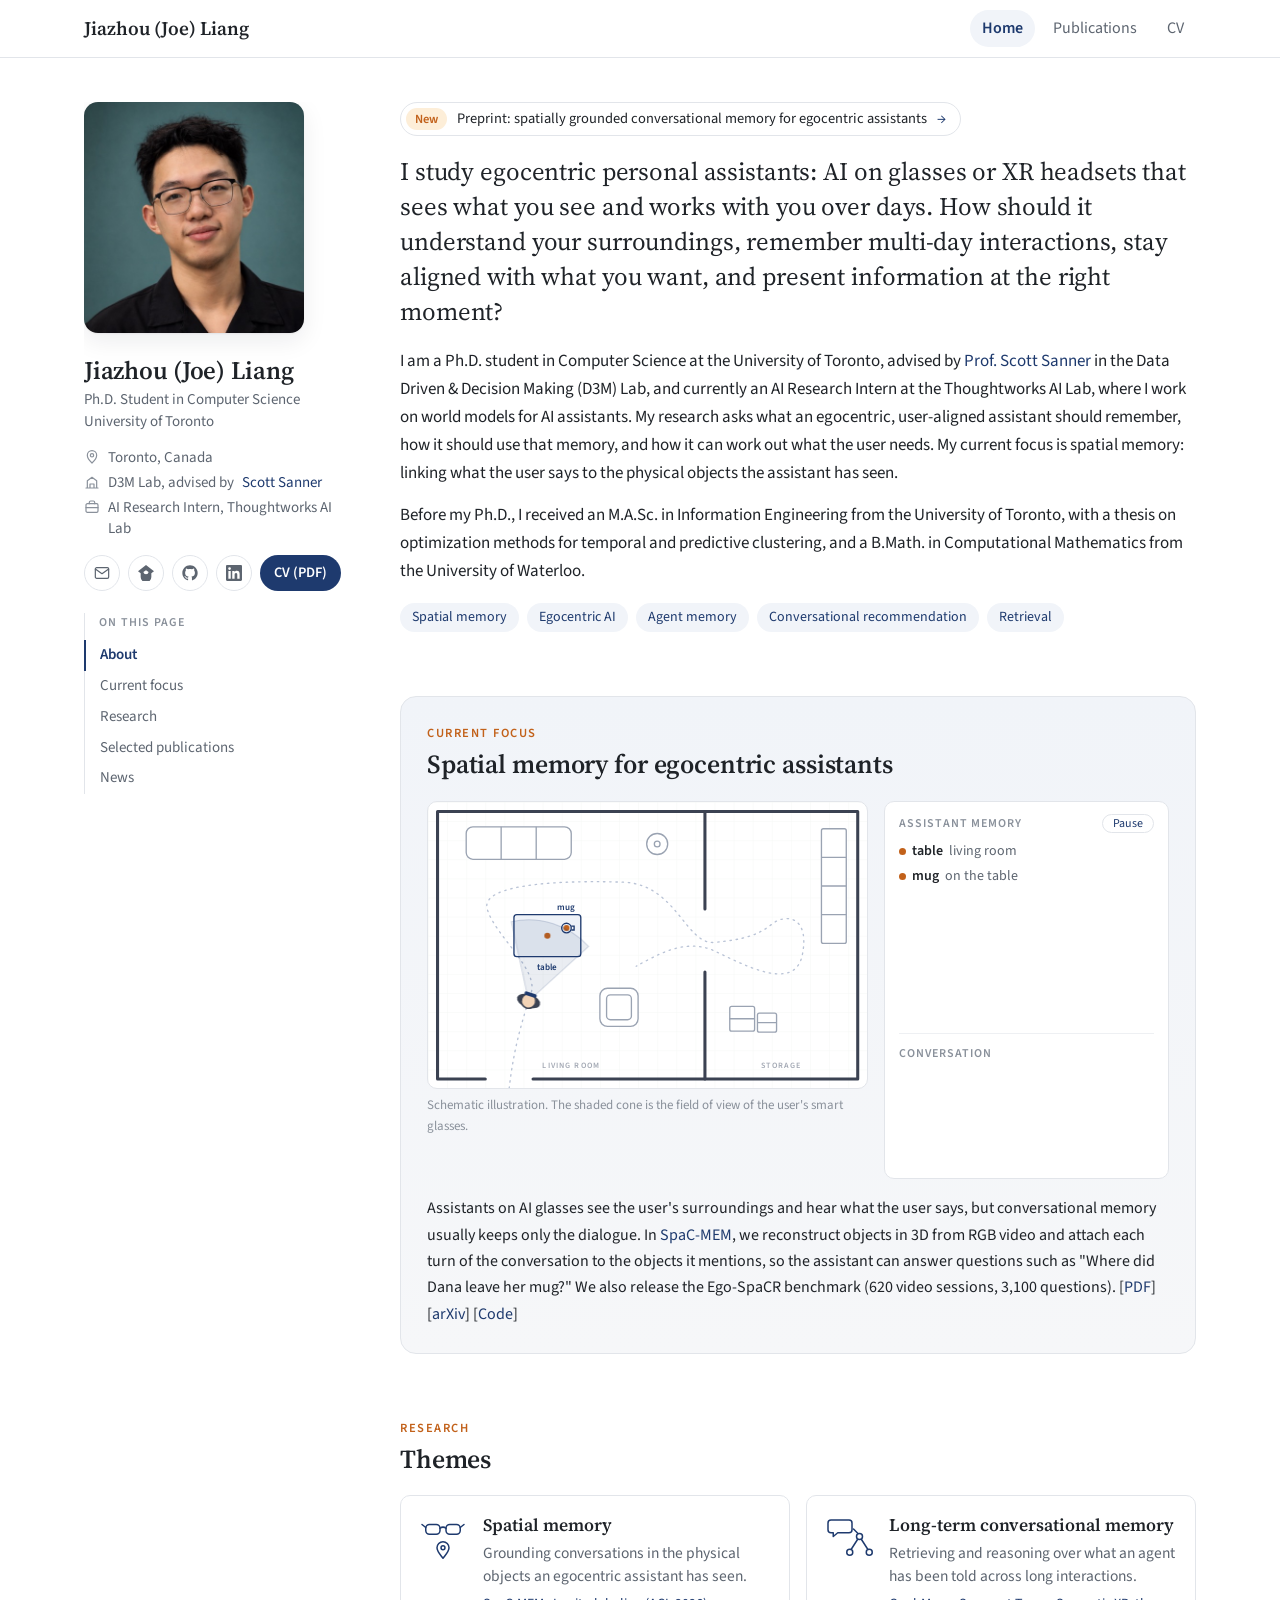
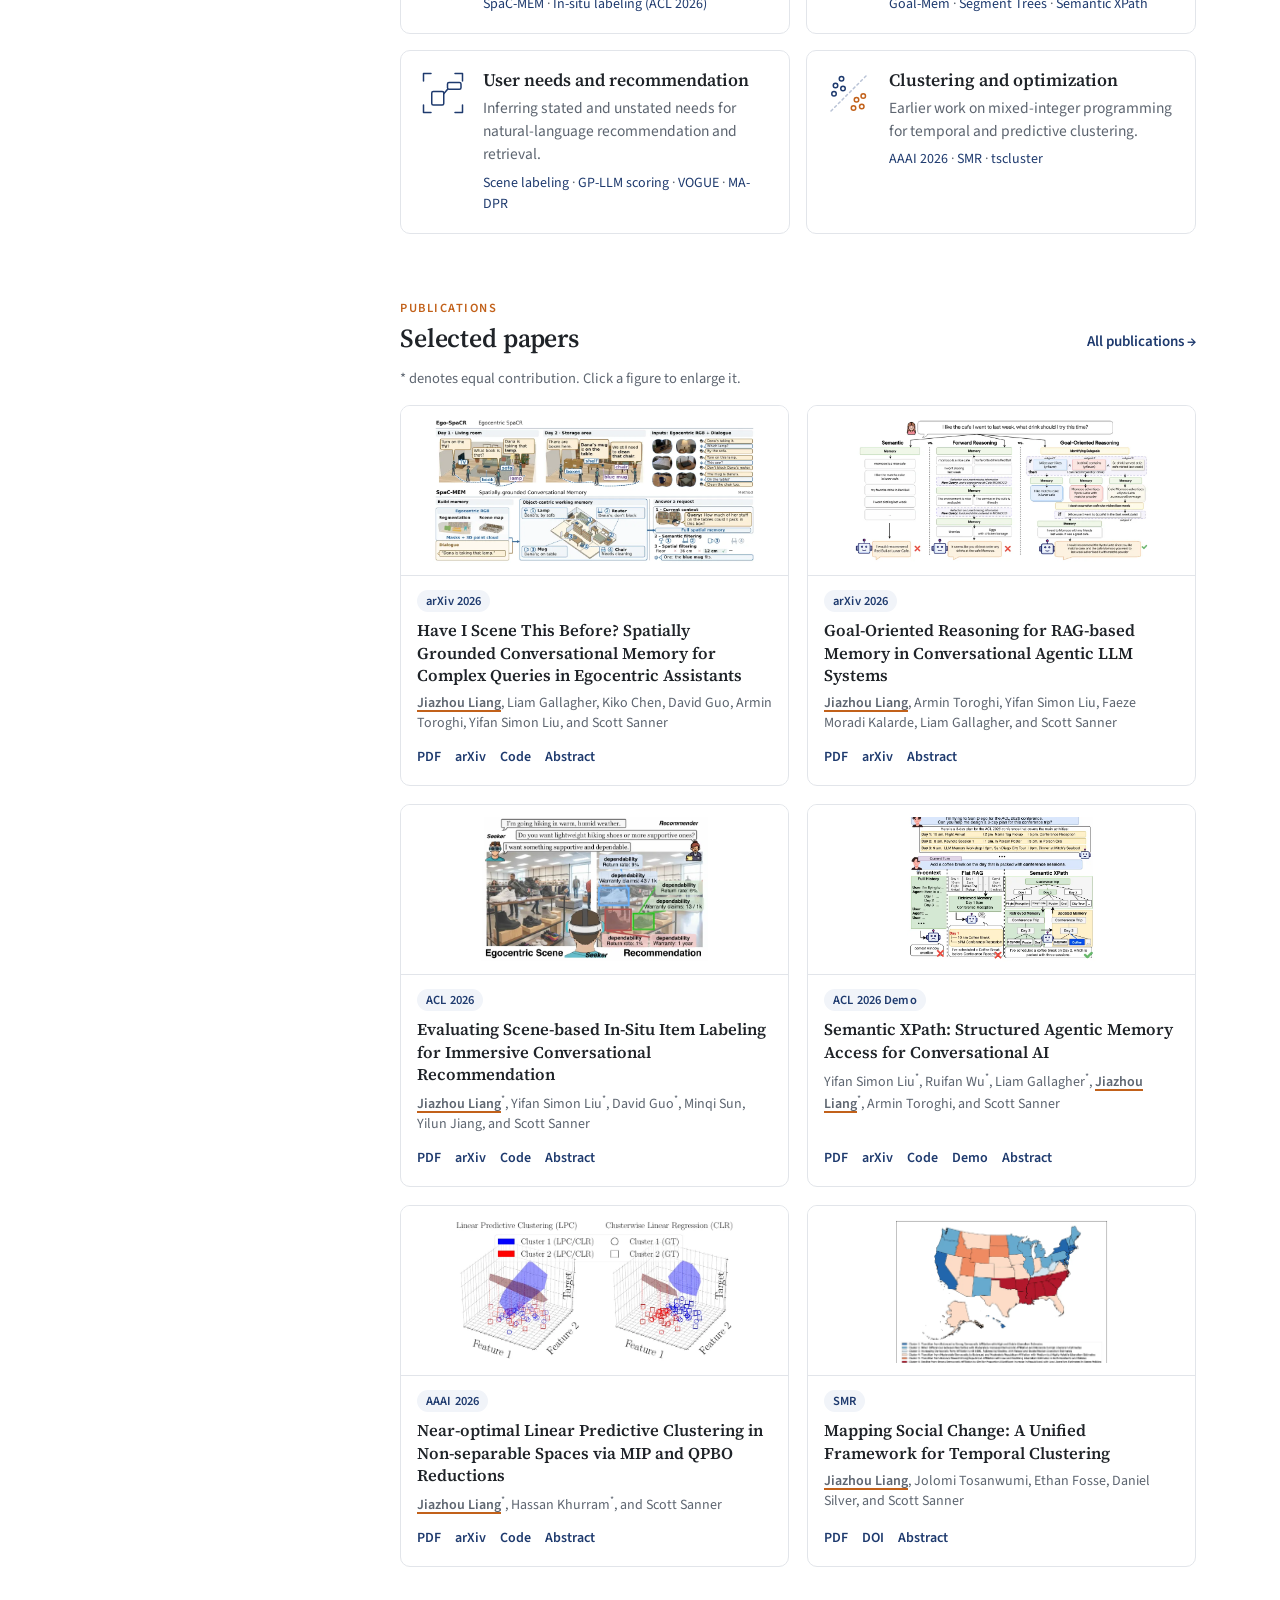
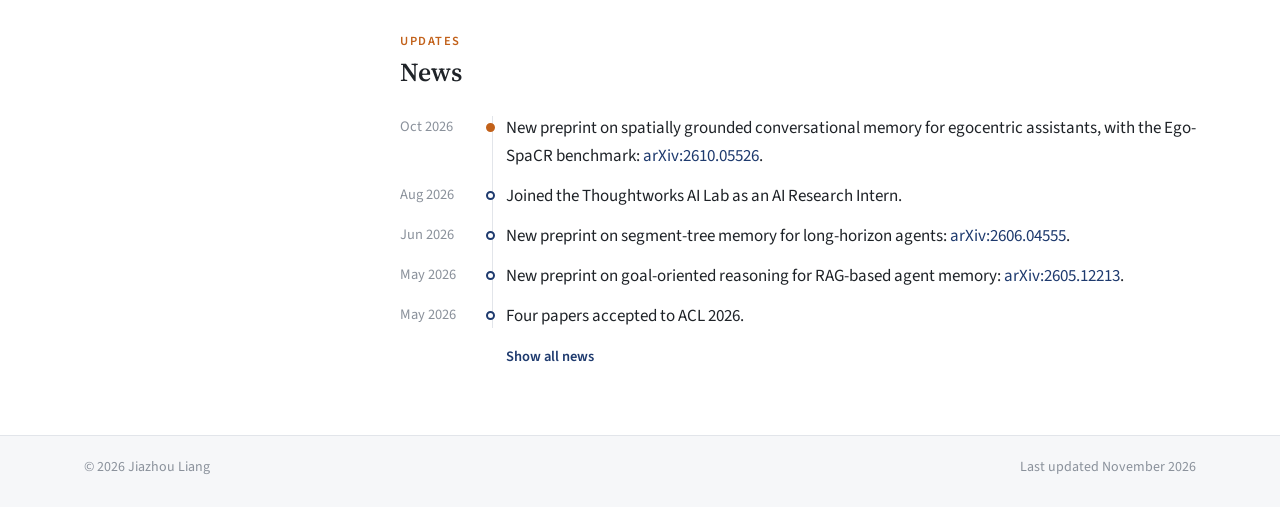
==== commit 5a22e0b4: "Show ACL 2026 Findings papers as ACL 2026; rewrite headline Keep the accurate Findings booktitle in " ====
--- a/index.html
+++ b/index.html
@@ -4,7 +4,7 @@
 <meta charset="utf-8">
 <meta name="viewport" content="width=device-width, initial-scale=1">
 <title>Jiazhou (Joe) Liang</title>
-<meta name="description" content="Jiazhou (Joe) Liang, Ph.D. student in Computer Science at the University of Toronto. Research on spatial and conversational memory for egocentric AI assistants.">
+<meta name="description" content="Jiazhou (Joe) Liang, Ph.D. student in Computer Science at the University of Toronto. Research on egocentric personal assistants for AI glasses and XR: memory, user alignment, and scene understanding.">
 <meta name="author" content="Jiazhou Liang">
 <link rel="preconnect" href="https://fonts.googleapis.com">
 <link rel="preconnect" href="https://fonts.gstatic.com" crossorigin>
@@ -61,8 +61,10 @@
     <section id="about" class="block">
       <a class="latest" href="https://arxiv.org/abs/2610.05526"><span class="latest-tag">New</span>Preprint: spatially grounded conversational memory for egocentric assistants<span aria-hidden="true">&rarr;</span></a>
       <p class="lead">
-        I study memory for AI assistants that see what the user sees and talk with them over
-        time, for example on AI glasses or XR headsets.
+        I study egocentric personal assistants: AI on glasses or XR headsets that sees what you
+        see and works with you over days. How should it understand your surroundings, remember
+        multi-day interactions, stay aligned with what you want, and present information at the
+        right moment?
       </p>
       <p>
         I am a Ph.D. student in Computer Science at the University of Toronto, advised by
@@ -285,7 +287,7 @@
 <article class="card pub-card pub">
   <button type="button" class="pub-thumb card-fig" data-full="assets/images/papers/2026-acl-scene-labeling.webp" aria-label="Enlarge figure: Evaluating Scene-based In-Situ Item Labeling for Immersive Conversational Recommendation"><img src="assets/images/papers/2026-acl-scene-labeling.webp" alt="Figure from: Evaluating Scene-based In-Situ Item Labeling for Immersive Conversational Recommendation" loading="lazy"></button>
   <div class="card-body">
-    <span class="badge">ACL 2026 Findings</span>
+    <span class="badge">ACL 2026</span>
     <h3 class="pub-title">Evaluating Scene-based In-Situ Item Labeling for Immersive Conversational Recommendation</h3>
     <p class="pub-authors"><span class="me">Jiazhou Liang</span><sup>*</sup>, Yifan Simon Liu<sup>*</sup>, David Guo<sup>*</sup>, Minqi Sun, Yilun Jiang, and Scott Sanner</p>
     <p class="card-links"><a href="papers/2026-acl-scene-labeling.pdf">PDF</a> <a href="https://arxiv.org/abs/2604.09698">arXiv</a> <a href="https://github.com/D3Mlab/ICRS">Code</a> <a href="publications.html#liang2026evaluating">Abstract</a></p>
@@ -332,7 +334,7 @@
       <li><time>Aug 2026</time><p>Joined the Thoughtworks AI Lab as an AI Research Intern.</p></li>
       <li><time>Jun 2026</time><p>New preprint on segment-tree memory for long-horizon agents: <a href="https://arxiv.org/abs/2606.04555">arXiv:2606.04555</a>.</p></li>
       <li><time>May 2026</time><p>New preprint on goal-oriented reasoning for RAG-based agent memory: <a href="https://arxiv.org/abs/2605.12213">arXiv:2605.12213</a>.</p></li>
-      <li><time>May 2026</time><p>Four papers accepted to ACL 2026: three in Findings and one in System Demonstrations.</p></li>
+      <li><time>May 2026</time><p>Four papers accepted to ACL 2026.</p></li>
       <li class="more"><time>Apr 2026</time><p>NL-PDDL appears at ICLR 2026.</p></li>
       <li class="more"><time>Jan 2026</time><p>Our paper on near-optimal linear predictive clustering appears at AAAI 2026.</p></li>
       <li class="more"><time>Nov 2025</time><p>MA-DPR appears at EMNLP 2025.</p></li>
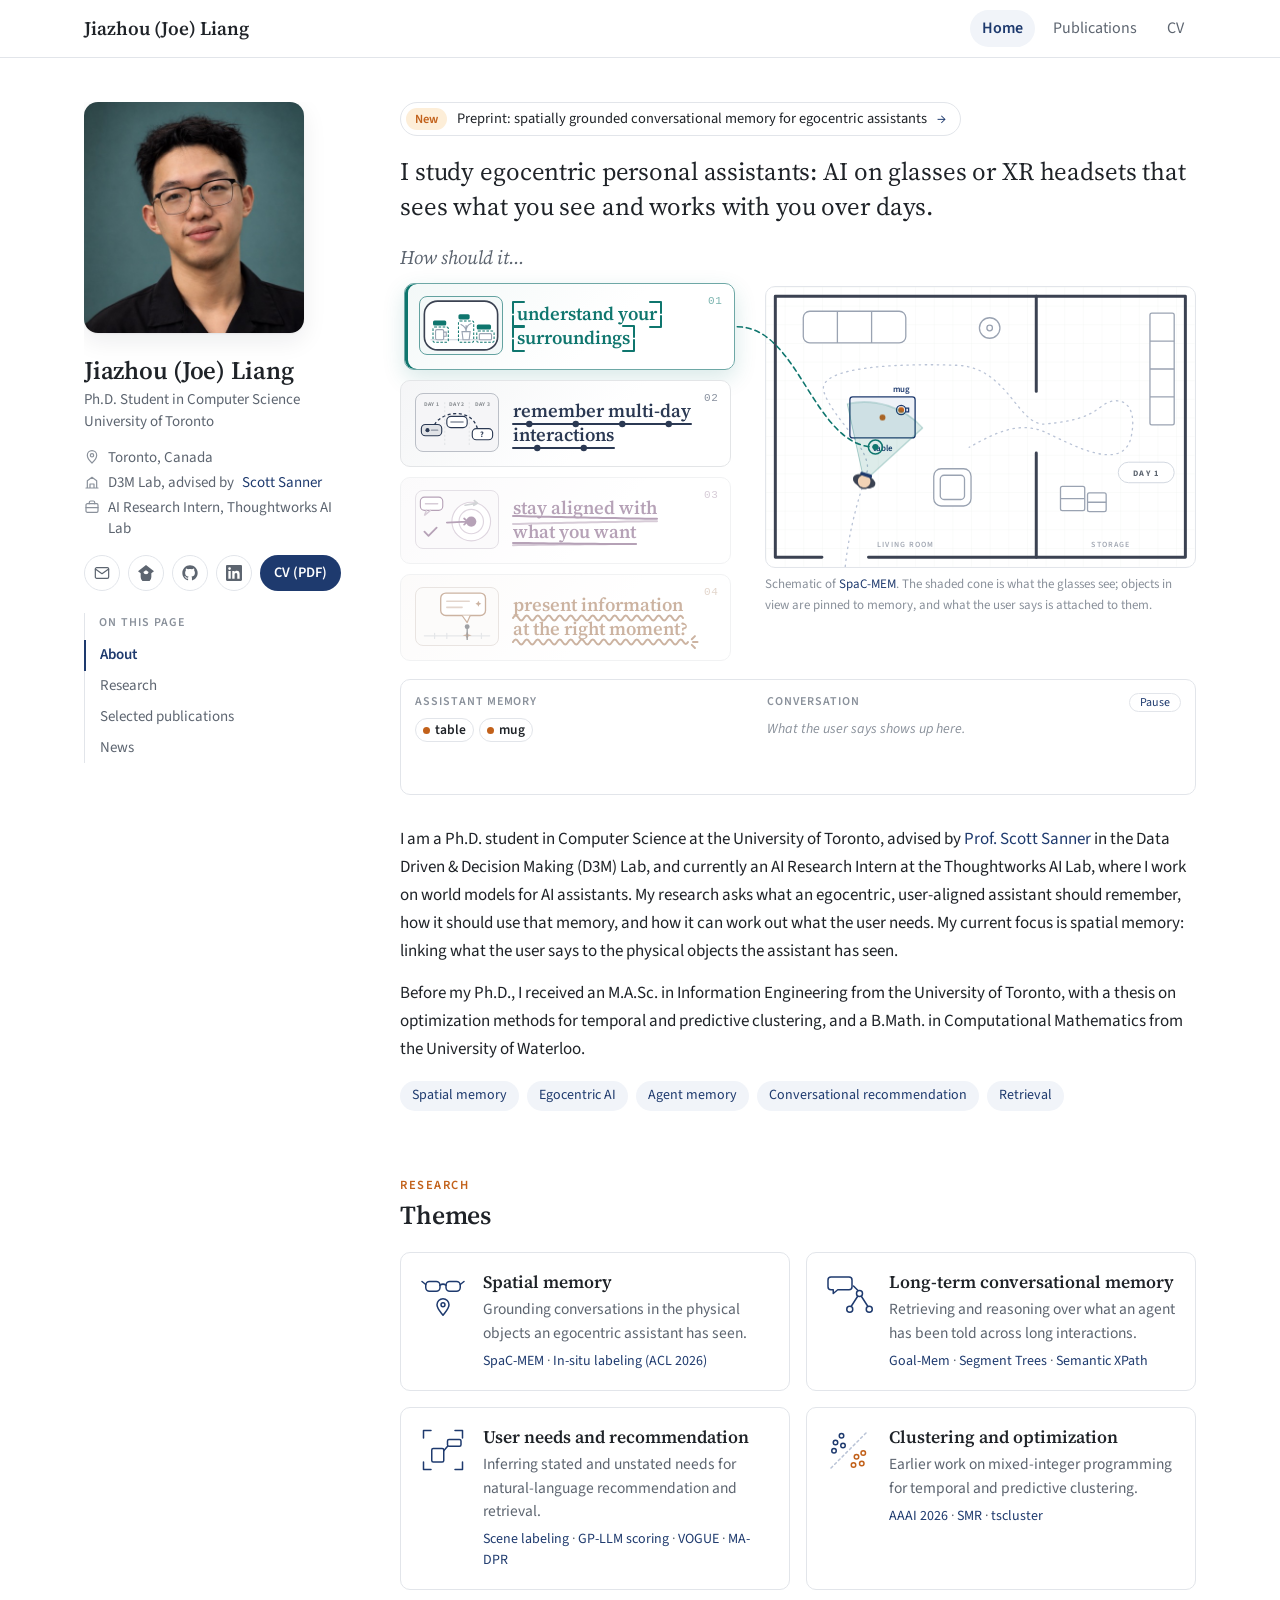
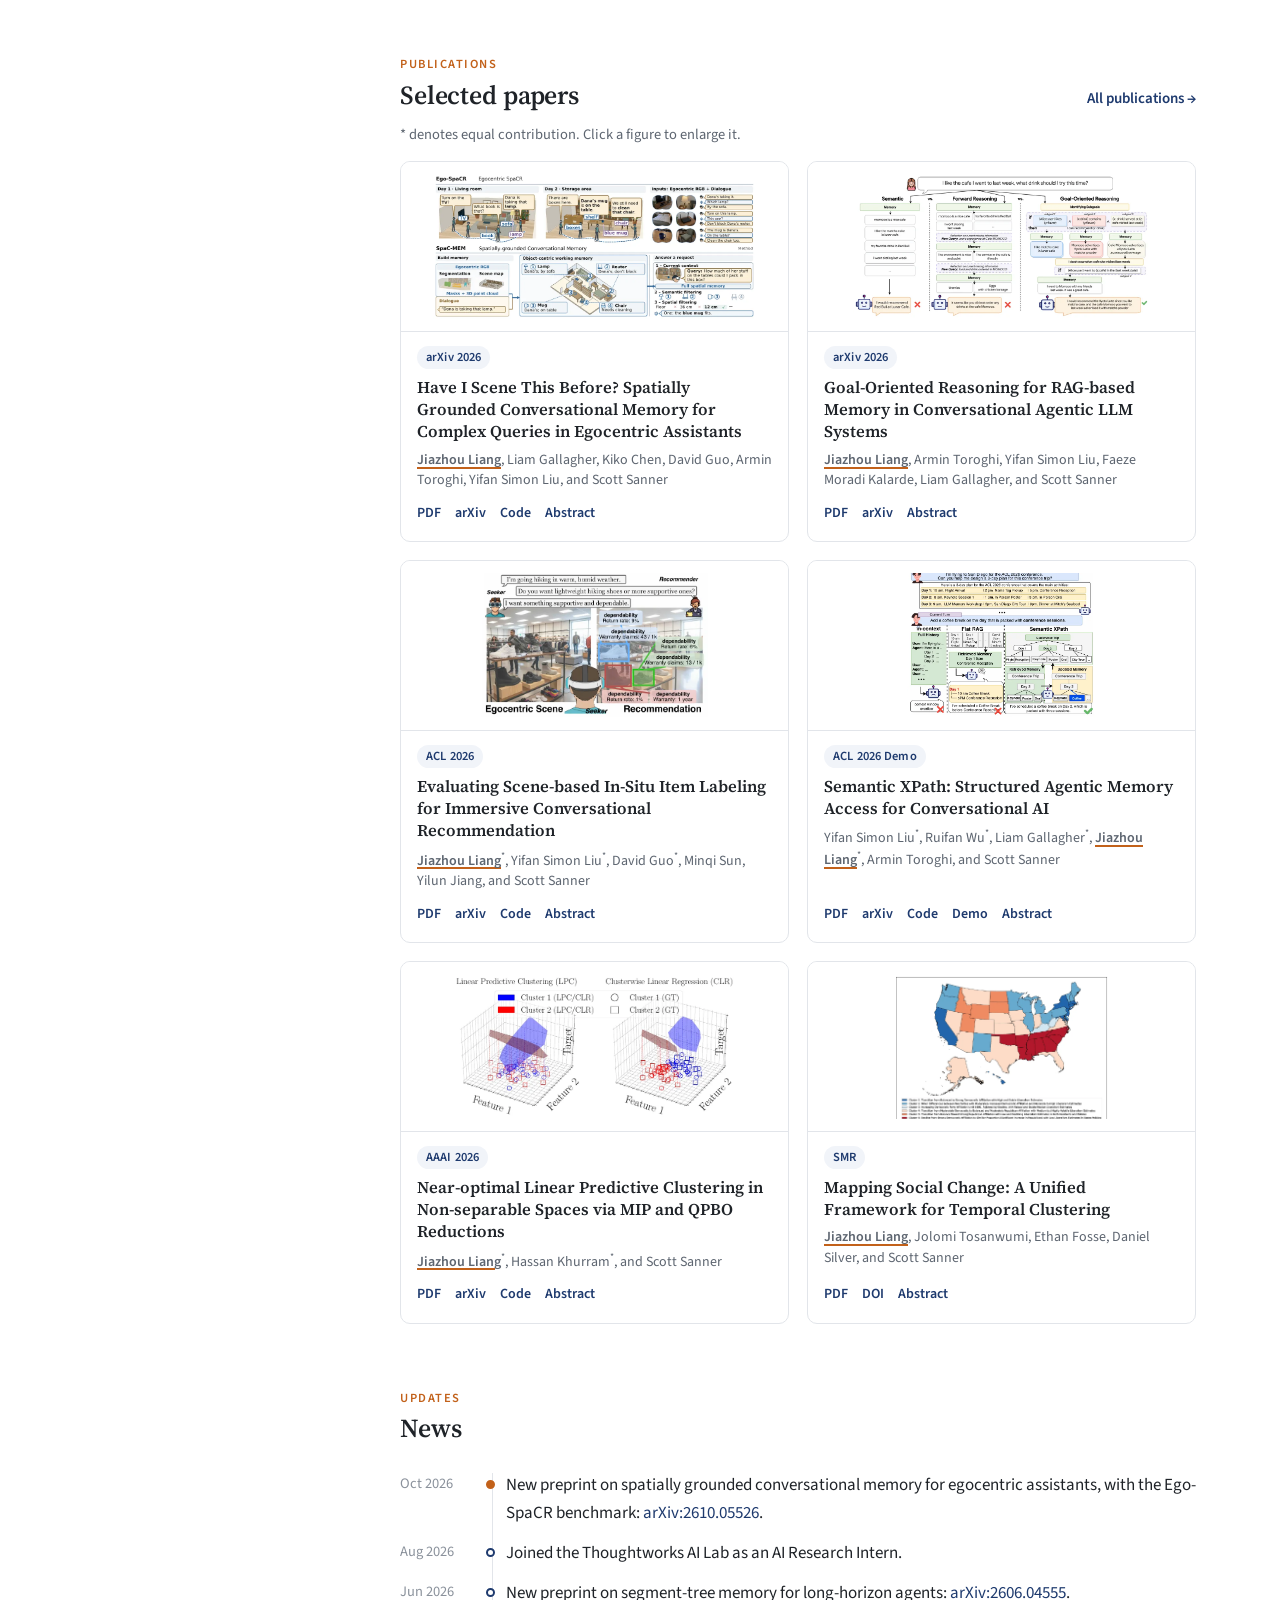
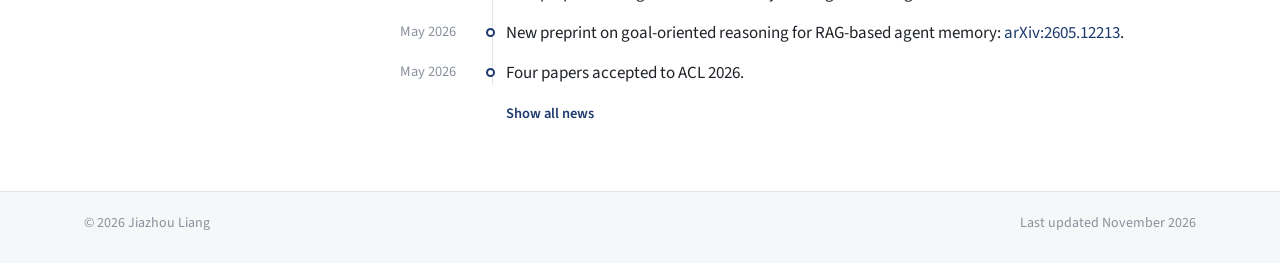
==== commit 3d916a69: "Hero: research questions linked to the animated floor plan Replace the Current focus section with a " ====
--- a/index.html
+++ b/index.html
@@ -49,7 +49,6 @@
     <nav class="toc" aria-label="On this page">
       <span class="toc-label">On this page</span>
       <a href="#about">About</a>
-      <a href="#focus">Current focus</a>
       <a href="#research">Research</a>
       <a href="#publications">Selected publications</a>
       <a href="#news">News</a>
@@ -62,10 +61,106 @@
       <a class="latest" href="https://arxiv.org/abs/2610.05526"><span class="latest-tag">New</span>Preprint: spatially grounded conversational memory for egocentric assistants<span aria-hidden="true">&rarr;</span></a>
       <p class="lead">
         I study egocentric personal assistants: AI on glasses or XR headsets that sees what you
-        see and works with you over days. How should it understand your surroundings, remember
-        multi-day interactions, stay aligned with what you want, and present information at the
-        right moment?
+        see and works with you over days.
       </p>
+      <div class="hero" id="hero">
+        <div class="asks" id="asks">
+        <p class="asks-intro">How should it&hellip;</p>
+        <ol class="asks-grid">
+          <li class="ask ask-see" data-shape="brackets"><span class="ask-num">01</span><span class="ask-fig"><svg class="mini mini-see" viewBox="0 0 80 56" aria-hidden="true"><rect class="lens" x="4" y="4" width="72" height="48" rx="13"/><line class="table" x1="10" y1="42" x2="70" y2="42"/><rect class="obj" x="15" y="32" width="8" height="10" rx="1.5"/><path class="obj-l" d="M23 34.5h2.5v4H23"/><path class="obj" d="M41 34h8l-1 8h-6z"/><path class="obj-l" d="M45 34c0-4-3-6-5-7M45 34c0-4 2-7 5-8M45 34v-6"/><rect class="obj" x="58" y="36" width="12" height="6" rx="1"/><line class="scan" x1="8" y1="10" x2="72" y2="10"/><g class="bb b1"><rect x="12.5" y="29.5" width="15" height="15" rx="1.5"/><rect class="tag" x="12.5" y="23" width="13" height="5" rx="1.5"/></g><g class="bb b2"><rect x="37.5" y="23.5" width="15" height="21" rx="1.5"/><rect class="tag" x="37.5" y="17" width="11" height="5" rx="1.5"/></g><g class="bb b3"><rect x="55.5" y="33.5" width="17" height="11" rx="1.5"/><rect class="tag" x="55.5" y="27" width="14" height="5" rx="1.5"/></g></svg></span><span class="ask-text">understand your surroundings</span></li>
+          <li class="ask ask-mem" data-shape="timeline"><span class="ask-num">02</span><span class="ask-fig"><svg class="mini mini-mem" viewBox="0 0 80 56" aria-hidden="true"><path class="col" d="M28 8v42M52 8v42"/><text x="15" y="12">DAY 1</text><text x="40" y="12">DAY 2</text><text x="65" y="12">DAY 3</text><g class="bub m1"><rect x="5" y="30" width="20" height="11" rx="4"/><circle cx="11" cy="35.5" r="2"/><path d="M15 35.5h6"/></g><g class="bub m2"><rect x="30" y="22" width="20" height="11" rx="4"/><path d="M34 27.5h12"/></g><g class="bub m3"><rect x="55" y="34" width="20" height="11" rx="4"/><text class="q" x="65" y="42.3">?</text></g><path class="recall" d="M60 34 C55 14 26 16 18 30"/></svg></span><span class="ask-text">remember multi-day interactions</span></li>
+          <li class="ask ask-align" data-shape="converge"><span class="ask-num">03</span><span class="ask-fig"><svg class="mini mini-align" viewBox="0 0 80 56" aria-hidden="true"><circle class="ring r1" cx="54" cy="30" r="19"/><circle class="ring r2" cx="54" cy="30" r="12"/><circle class="ring r3" cx="54" cy="30" r="5"/><g class="dart d1"><path d="M48 14 l12 -2 M57 9.5 l3 2.5 -3.5 2"/></g><g class="bub fb"><rect x="4" y="6" width="22" height="13" rx="4"/><path d="M9 12.5h12"/><path class="tail" d="M10 19l-2 5 6-5"/></g><g class="dart d2"><path d="M30 31 l20 -1 M47 27 l3.5 3 -3.5 3"/></g><path class="check" d="M8 40 l4 4 l8 -8"/></svg></span><span class="ask-text">stay aligned with what you want</span></li>
+          <li class="ask ask-show" data-shape="wave"><span class="ask-num">04</span><span class="ask-fig"><svg class="mini mini-show" viewBox="0 0 80 56" aria-hidden="true"><line class="tl" x1="8" y1="47" x2="72" y2="47"/><path class="tick" d="M18 44.5v5M30 44.5v5M64 44.5v5"/><path class="moment" d="M50 42.6l1.3 3 3.2.9-3.2 1-1.3 3-1.3-3-3.2-1 3.2-.9z"/><g class="head"><line x1="8" y1="38" x2="8" y2="51"/><circle cx="8" cy="38" r="2.4"/></g><g class="hud"><rect x="24" y="5" width="44" height="22" rx="5"/><path class="ln" d="M30 13h22M30 19h15"/><path class="spark" d="M61 12.6l.9 2 2 .9-2 .9-.9 2-.9-2-2-.9 2-.9z"/><path class="tail" d="M45 27l5 7 3-7"/></g></svg></span><span class="ask-text">present information at the right moment?</span></li>
+        </ol>
+        </div>
+        <figure class="plan-wrap">
+        <svg class="plan" id="plan" viewBox="0 0 460 300" role="img" aria-labelledby="plan-title plan-desc">
+          <title id="plan-title">Schematic of spatially grounded conversational memory</title>
+          <desc id="plan-desc">A person wearing smart glasses walks through a living room and a storage room. Each object that enters their field of view is pinned to the assistant's memory, and what the user says about an object is attached to it.</desc>
+          <defs>
+            <pattern id="plan-grid" width="20" height="20" patternUnits="userSpaceOnUse">
+              <path d="M20 0H0V20" class="grid-line"/>
+            </pattern>
+          </defs>
+          <rect width="460" height="300" fill="url(#plan-grid)"/>
+          <path id="route" class="route" d="M85 300 C90 255 100 225 108 200 S70 140 62 112 S150 82 205 84 S270 150 300 147 S345 140 360 128 S400 120 392 160 S330 170 300 156 S240 160 218 172"/>
+          <g class="walls">
+            <path d="M60 290 H10 V10 H450 V290 H110"/>
+            <path d="M290 10 V112 M290 178 V290"/>
+          </g>
+          <text class="room" x="150" y="279" text-anchor="middle">LIVING ROOM</text>
+          <text class="room" x="370" y="279" text-anchor="middle">STORAGE</text>
+
+          <g class="obj" data-key="sofa" data-x="95" data-y="43">
+            <rect x="40" y="26" width="110" height="34" rx="7"/>
+            <path d="M76.6 26 V60 M113.3 26 V60"/>
+            <text class="lbl" x="95" y="74">sofa</text>
+          </g>
+          <g class="obj" data-key="table" data-x="125" data-y="140">
+            <rect x="90" y="118" width="70" height="44" rx="3"/>
+            <text class="lbl" x="125" y="176">table</text>
+          </g>
+          <g class="obj" data-key="mug" data-x="145" data-y="132">
+            <circle cx="145" cy="132" r="5"/>
+            <path d="M150 130 h3 v4 h-3"/>
+            <text class="lbl" x="145" y="113">mug</text>
+          </g>
+          <g class="obj" data-key="lamp" data-x="240" data-y="44">
+            <circle cx="240" cy="44" r="11"/>
+            <circle cx="240" cy="44" r="3"/>
+            <text class="lbl" x="240" y="70">lamp</text>
+          </g>
+          <g class="obj" data-key="armchair" data-x="200" data-y="215">
+            <rect x="180" y="195" width="40" height="40" rx="8"/>
+            <rect x="187" y="202" width="26" height="26" rx="4"/>
+            <text class="lbl" x="200" y="249">armchair</text>
+          </g>
+          <g class="obj" data-key="shelf" data-x="425" data-y="88">
+            <rect x="412" y="28" width="26" height="120" rx="2"/>
+            <path d="M412 58 H438 M412 88 H438 M412 118 H438"/>
+            <text class="lbl" x="425" y="164">shelf</text>
+          </g>
+          <g class="obj" data-key="boxes" data-x="340" data-y="228">
+            <rect x="316" y="214" width="26" height="26" rx="2"/>
+            <rect x="345" y="221" width="20" height="20" rx="2"/>
+            <path d="M316 227 H342 M345 231 H365"/>
+            <text class="lbl" x="340" y="256">boxes</text>
+          </g>
+
+          <g id="day" class="day" transform="translate(408 199)">
+            <rect x="-30" y="-11" width="60" height="22" rx="11"/>
+            <text y="4" text-anchor="middle">DAY 1</text>
+          </g>
+          <g id="pins"></g>
+          <line id="link" class="link" x1="0" y1="0" x2="0" y2="0"/>
+
+          <g id="walker" transform="translate(85 300)">
+            <path class="cone" d="M0 0 L73.6 -42.5 A85 85 0 0 1 73.6 42.5 Z"/>
+            <ellipse class="body" rx="7" ry="12.5"/>
+            <circle class="head" r="7.6"/>
+            <rect class="glasses" x="5.2" y="-6.6" width="3.8" height="13.2" rx="1.9"/>
+          </g>
+          <g id="speech" class="speech">
+            <rect x="-13" y="-9" width="26" height="15" rx="7"/>
+            <circle cx="-6" cy="-1.5" r="1.6"/><circle cx="0" cy="-1.5" r="1.6"/><circle cx="6" cy="-1.5" r="1.6"/>
+          </g>
+        </svg>
+          <figcaption>Schematic of <a href="publications.html#liang2026spacmem">SpaC-MEM</a>. The shaded cone is what the glasses see; objects in view are pinned to memory, and what the user says is attached to them.</figcaption>
+        </figure>
+        <div class="memory" aria-live="off">
+          <div class="mem-col">
+            <div class="memory-head"><span>Assistant memory</span></div>
+            <ul class="mem-list" id="mem-list"></ul>
+          </div>
+          <div class="mem-col">
+            <div class="memory-head">
+              <span>Conversation</span>
+              <button type="button" class="plan-toggle" id="plan-toggle" aria-pressed="false">Pause</button>
+            </div>
+            <ul class="dialog" id="dialog"></ul>
+          </div>
+        </div>
+      </div>
       <p>
         I am a Ph.D. student in Computer Science at the University of Toronto, advised by
         <a href="https://d3m.mie.utoronto.ca/">Prof. Scott Sanner</a> in the Data Driven &amp;
@@ -84,107 +179,6 @@
         <li>Spatial memory</li><li>Egocentric AI</li><li>Agent memory</li><li>Conversational recommendation</li><li>Retrieval</li>
       </ul>
     </section>
-
-    <section id="focus" class="block focus" data-reveal aria-labelledby="focus-heading">
-      <div class="block-head">
-        <span class="kicker">Current focus</span>
-        <h2 id="focus-heading">Spatial memory for egocentric assistants</h2>
-      </div>
-      <div class="focus-demo">
-      <figure class="plan-wrap">
-        <svg class="plan" id="plan" viewBox="0 0 460 300" role="img" aria-labelledby="plan-title plan-desc">
-          <title id="plan-title">Schematic of spatially grounded conversational memory</title>
-          <desc id="plan-desc">A person wearing smart glasses walks through a living room and a storage room. Each object that enters their field of view is pinned to the assistant's memory, and what the user says about an object is attached to it.</desc>
-          <defs>
-            <pattern id="plan-grid" width="20" height="20" patternUnits="userSpaceOnUse">
-              <path d="M20 0H0V20" class="grid-line"/>
-            </pattern>
-          </defs>
-          <rect width="460" height="300" fill="url(#plan-grid)"/>
-          <path id="route" class="route" d="M85 300 C90 255 100 225 108 200 S70 140 62 112 S150 82 205 84 S270 150 300 147 S345 140 360 128 S400 120 392 160 S330 170 300 156 S240 160 218 172"/>
-          <g class="walls">
-            <path d="M60 290 H10 V10 H450 V290 H110"/>
-            <path d="M290 10 V112 M290 178 V290"/>
-          </g>
-          <text class="room" x="150" y="279" text-anchor="middle">LIVING ROOM</text>
-          <text class="room" x="370" y="279" text-anchor="middle">STORAGE</text>
-
-          <g class="obj" data-key="sofa" data-x="95" data-y="43">
-            <rect x="40" y="26" width="110" height="34" rx="7"/>
-            <path d="M76.6 26 V60 M113.3 26 V60"/>
-            <text class="lbl" x="95" y="74">sofa</text>
-          </g>
-          <g class="obj" data-key="table" data-x="125" data-y="140">
-            <rect x="90" y="118" width="70" height="44" rx="3"/>
-            <text class="lbl" x="125" y="176">table</text>
-          </g>
-          <g class="obj" data-key="mug" data-x="145" data-y="132">
-            <circle cx="145" cy="132" r="5"/>
-            <path d="M150 130 h3 v4 h-3"/>
-            <text class="lbl" x="145" y="113">mug</text>
-          </g>
-          <g class="obj" data-key="lamp" data-x="240" data-y="44">
-            <circle cx="240" cy="44" r="11"/>
-            <circle cx="240" cy="44" r="3"/>
-            <text class="lbl" x="240" y="70">lamp</text>
-          </g>
-          <g class="obj" data-key="armchair" data-x="200" data-y="215">
-            <rect x="180" y="195" width="40" height="40" rx="8"/>
-            <rect x="187" y="202" width="26" height="26" rx="4"/>
-            <text class="lbl" x="200" y="249">armchair</text>
-          </g>
-          <g class="obj" data-key="shelf" data-x="425" data-y="88">
-            <rect x="412" y="28" width="26" height="120" rx="2"/>
-            <path d="M412 58 H438 M412 88 H438 M412 118 H438"/>
-            <text class="lbl" x="425" y="164">shelf</text>
-          </g>
-          <g class="obj" data-key="boxes" data-x="340" data-y="228">
-            <rect x="316" y="214" width="26" height="26" rx="2"/>
-            <rect x="345" y="221" width="20" height="20" rx="2"/>
-            <path d="M316 227 H342 M345 231 H365"/>
-            <text class="lbl" x="340" y="256">boxes</text>
-          </g>
-
-          <g id="pins"></g>
-          <line id="link" class="link" x1="0" y1="0" x2="0" y2="0"/>
-
-          <g id="walker" transform="translate(85 300)">
-            <path class="cone" d="M0 0 L73.6 -42.5 A85 85 0 0 1 73.6 42.5 Z"/>
-            <ellipse class="body" rx="7" ry="12.5"/>
-            <circle class="head" r="7.6"/>
-            <rect class="glasses" x="5.2" y="-6.6" width="3.8" height="13.2" rx="1.9"/>
-          </g>
-          <g id="speech" class="speech">
-            <rect x="-13" y="-9" width="26" height="15" rx="7"/>
-            <circle cx="-6" cy="-1.5" r="1.6"/><circle cx="0" cy="-1.5" r="1.6"/><circle cx="6" cy="-1.5" r="1.6"/>
-          </g>
-        </svg>
-        <figcaption>Schematic illustration. The shaded cone is the field of view of the user's smart glasses.</figcaption>
-      </figure>
-
-      <div class="memory" aria-live="off">
-        <div class="memory-head">
-          <span>Assistant memory</span>
-          <button type="button" class="plan-toggle" id="plan-toggle" aria-pressed="false">Pause</button>
-        </div>
-        <ul class="mem-list" id="mem-list"></ul>
-        <div class="memory-head"><span>Conversation</span></div>
-        <ul class="dialog" id="dialog"></ul>
-      </div>
-    </div>
-    <p class="focus-text">
-      Assistants on AI glasses see the user's surroundings and hear what the user says, but
-      conversational memory usually keeps only the dialogue. In
-      <a href="publications.html#liang2026spacmem">SpaC-MEM</a>, we reconstruct objects in 3D from
-      RGB video and attach each turn of the conversation to the objects it mentions, so the
-      assistant can answer questions such as "Where did Dana leave her mug?" We also release the
-      Ego-SpaCR benchmark (620 video sessions, 3,100 questions).
-      [<a href="papers/2026-arxiv-spac-mem.pdf">PDF</a>]
-      [<a href="https://arxiv.org/abs/2610.05526">arXiv</a>]
-      [<a href="https://github.com/joeliang0520/SAPCR-MEM">Code</a>]
-    </p>
-    </section>
-
     <section id="research" class="block" data-reveal aria-labelledby="themes-heading">
       <div class="block-head">
         <span class="kicker">Research</span>
@@ -355,5 +349,6 @@
 
 <script src="assets/js/site.js"></script>
 <script src="assets/js/plan.js"></script>
+<script src="assets/js/hero.js"></script>
 </body>
 </html>
--- a/assets/css/style.css
+++ b/assets/css/style.css
@@ -229,6 +229,166 @@
   margin-bottom: 18px;
   letter-spacing: -0.005em;
 }
+.hero {
+  position: relative;
+  display: grid;
+  grid-template-columns: minmax(0, 1fr) minmax(0, 1.3fr);
+  gap: 18px 34px;
+  align-items: center;
+  margin: 6px 0 30px;
+}
+.hero .plan-wrap { grid-column: 2; grid-row: 1; }
+.hero .asks { grid-column: 1; grid-row: 1; }
+.hero .memory { grid-column: 1 / -1; }
+.hero-links { position: absolute; inset: 0; width: 100%; height: 100%; overflow: visible; pointer-events: none; z-index: 2; }
+.hero-links path { fill: none; stroke-width: 1.6; stroke-dasharray: 5 4; stroke-linecap: round; animation: march 1s linear infinite; }
+.hero-links circle.end { stroke: none; }
+.hero-links circle.ring { fill: none; stroke-width: 1.5; transform-box: fill-box; transform-origin: center; animation: ping 1.4s ease-out infinite; }
+.asks { margin: 0; }
+.asks-intro {
+  margin: 0 0 10px;
+  font-family: var(--serif);
+  font-style: italic;
+  font-size: 19px;
+  color: var(--muted);
+}
+.asks-grid {
+  list-style: none; margin: 0; padding: 0;
+  display: grid; grid-template-columns: 1fr; gap: 10px;
+}
+.ask {
+  --hl: var(--link);
+  position: relative;
+  display: flex; align-items: center; gap: 14px;
+  padding: 12px 30px 14px 14px;
+  border: 1px solid var(--rule);
+  border-radius: var(--radius);
+  background: linear-gradient(135deg, color-mix(in srgb, var(--hl) 5%, #fff), #fff 60%);
+  transition: border-color .25s ease, box-shadow .25s ease, transform .25s ease;
+}
+.ask:hover {
+  border-color: color-mix(in srgb, var(--hl) 35%, var(--rule));
+  box-shadow: 0 10px 26px color-mix(in srgb, var(--hl) 14%, transparent);
+  transform: translateY(-2px);
+}
+.ask-see   { --hl: #0f766e; }
+.ask-mem   { --hl: #1e3a6e; }
+.ask-align { --hl: #8a3a8f; }
+.ask-show  { --hl: #c2611a; }
+.ask-num {
+  position: absolute; top: 8px; right: 12px;
+  font-family: var(--mono); font-size: 11px; letter-spacing: .05em;
+  color: color-mix(in srgb, var(--hl) 55%, #fff);
+}
+.ask-fig {
+  flex: none;
+  width: 84px; height: 59px;
+  border: 1px solid color-mix(in srgb, var(--hl) 22%, var(--rule));
+  border-radius: 8px;
+  background: color-mix(in srgb, var(--hl) 5%, #fff);
+  overflow: hidden;
+  transition: border-color .3s ease;
+}
+.mini { display: block; width: 100%; height: 100%; }
+.mini [class] { transform-box: view-box; }
+.mini text { font: 700 5.6px var(--sans); letter-spacing: .06em; fill: var(--faint); text-anchor: middle; }
+.mini .bub rect { fill: #fff; stroke: var(--hl); stroke-width: 1.1; }
+.mini .bub path { fill: none; stroke: color-mix(in srgb, var(--hl) 55%, #fff); stroke-width: 1.4; stroke-linecap: round; }
+.mini .bub circle { fill: var(--hl); }
+.mini .check { fill: none; stroke: var(--hl); stroke-width: 1.8; stroke-linecap: round; stroke-linejoin: round; }
+/* Scenes rest on their final frame; they play while the card is active or hovered. */
+
+/* 01 see: the glasses scan the scene, then box and label each object. */
+.mini-see .lens { fill: #fff; stroke: #3b4252; stroke-width: 1.6; }
+.mini-see .table { stroke: #c9cfd9; stroke-width: 1.2; }
+.mini-see .obj { fill: #fff; stroke: #9aa3b2; stroke-width: 1.1; }
+.mini-see .obj-l { fill: none; stroke: #9aa3b2; stroke-width: 1.1; stroke-linecap: round; }
+.mini-see .scan { stroke: var(--hl); stroke-width: 1.2; opacity: 0; }
+.mini-see .bb rect { fill: none; stroke: var(--hl); stroke-width: 1; stroke-dasharray: 2.5 1.5; }
+.mini-see .bb .tag { fill: var(--hl); stroke: none; }
+.ask.active .mini-see .scan, .ask:hover .mini-see .scan { animation: see-scan 4.6s ease-in-out infinite; }
+.ask.active .mini-see .b1, .ask:hover .mini-see .b1 { animation: see-b1 4.6s ease infinite; }
+.ask.active .mini-see .b2, .ask:hover .mini-see .b2 { animation: see-b2 4.6s ease infinite; }
+.ask.active .mini-see .b3, .ask:hover .mini-see .b3 { animation: see-b3 4.6s ease infinite; }
+@keyframes see-scan { 0% { opacity: 0; transform: none; } 5% { opacity: .9; } 38% { opacity: .9; transform: translateY(36px); } 42%, 100% { opacity: 0; transform: translateY(36px); } }
+@keyframes see-b1 { 0%, 18% { opacity: 0; } 22%, 92% { opacity: 1; } 100% { opacity: 0; } }
+@keyframes see-b2 { 0%, 26% { opacity: 0; } 30%, 92% { opacity: 1; } 100% { opacity: 0; } }
+@keyframes see-b3 { 0%, 34% { opacity: 0; } 38%, 92% { opacity: 1; } 100% { opacity: 0; } }
+
+/* 02 remember: conversations pile up over days; a day-3 question recalls day 1. */
+.mini-mem .col { fill: none; stroke: #dfe3e9; stroke-width: 1; stroke-dasharray: 2 2; }
+.mini-mem .q { fill: var(--hl); font-size: 8px; }
+.mini-mem .recall { fill: none; stroke: var(--hl); stroke-width: 1.3; stroke-dasharray: 3 2.5; }
+.mini-mem .m1 rect { fill: color-mix(in srgb, var(--hl) 14%, #fff); }
+.ask.active .mini-mem .m1, .ask:hover .mini-mem .m1 { animation: mem-m1 5s ease infinite; }
+.ask.active .mini-mem .m2, .ask:hover .mini-mem .m2 { animation: mem-m2 5s ease infinite; }
+.ask.active .mini-mem .m3, .ask:hover .mini-mem .m3 { animation: mem-m3 5s ease infinite; }
+.ask.active .mini-mem .recall, .ask:hover .mini-mem .recall { animation: mem-recall 5s ease infinite; }
+.ask.active .mini-mem .m1 rect, .ask:hover .mini-mem .m1 rect { animation: mem-glow 5s ease infinite; }
+@keyframes mem-m1 { 0%, 4% { opacity: 0; transform: translateY(5px); } 12%, 94% { opacity: 1; transform: none; } 100% { opacity: 0; } }
+@keyframes mem-m2 { 0%, 22% { opacity: 0; transform: translateY(5px); } 30%, 94% { opacity: 1; transform: none; } 100% { opacity: 0; } }
+@keyframes mem-m3 { 0%, 40% { opacity: 0; transform: translateY(5px); } 48%, 94% { opacity: 1; transform: none; } 100% { opacity: 0; } }
+@keyframes mem-recall { 0%, 54% { opacity: 0; stroke-dashoffset: 40; } 58% { opacity: 1; } 74%, 94% { opacity: 1; stroke-dashoffset: 0; } 100% { opacity: 0; } }
+@keyframes mem-glow { 0%, 72% { fill: #fff; } 78%, 100% { fill: color-mix(in srgb, var(--hl) 24%, #fff); } }
+
+/* 03 aligned: a first guess misses; the user's feedback steers the next one to the centre. */
+.mini-align .ring { fill: #fff; stroke: color-mix(in srgb, var(--hl) 45%, #fff); stroke-width: 1.1; }
+.mini-align .r3 { fill: var(--hl); stroke: none; }
+.mini-align .dart path { fill: none; stroke-width: 1.7; stroke-linecap: round; stroke-linejoin: round; }
+.mini-align .d1 path { stroke: #a3a9b4; }
+.mini-align .d2 path { stroke: var(--hl); }
+.mini-align .r3 { transform-origin: 54px 30px; }
+.ask.active .mini-align .d1, .ask:hover .mini-align .d1 { animation: al-d1 5s ease-out infinite; }
+.ask.active .mini-align .fb, .ask:hover .mini-align .fb { animation: al-fb 5s ease infinite; }
+.ask.active .mini-align .d2, .ask:hover .mini-align .d2 { animation: al-d2 5s ease-out infinite; }
+.ask.active .mini-align .r3, .ask:hover .mini-align .r3 { animation: al-hit 5s ease infinite; }
+.ask.active .mini-align .check, .ask:hover .mini-align .check { animation: al-check 5s ease infinite; }
+@keyframes al-d1 { 0% { opacity: 0; transform: translate(-40px, 6px); } 4% { opacity: 1; } 16%, 94% { opacity: 1; transform: none; } 100% { opacity: 0; } }
+@keyframes al-fb { 0%, 22% { opacity: 0; transform: translateY(4px); } 30%, 94% { opacity: 1; transform: none; } 100% { opacity: 0; } }
+@keyframes al-d2 { 0%, 42% { opacity: 0; transform: translateX(-30px); } 46% { opacity: 1; } 56%, 94% { opacity: 1; transform: none; } 100% { opacity: 0; } }
+@keyframes al-hit { 0%, 55% { transform: none; } 62% { transform: scale(1.6); } 70%, 100% { transform: none; } }
+@keyframes al-check { 0%, 62% { opacity: 0; } 70%, 94% { opacity: 1; } 100% { opacity: 0; } }
+
+/* 04 present: the playhead runs along the day; the card appears exactly at the marked moment. */
+.mini-show .tl { stroke: #c9cfd9; stroke-width: 1.4; stroke-linecap: round; }
+.mini-show .tick { fill: none; stroke: #c9cfd9; stroke-width: 1.2; stroke-linecap: round; }
+.mini-show .moment { fill: var(--hl); }
+.mini-show .head line { stroke: #3b4252; stroke-width: 1.3; }
+.mini-show .head circle { fill: #3b4252; }
+.mini-show .head { transform: translateX(42px); }
+.mini-show .hud rect { fill: #fff; stroke: var(--hl); stroke-width: 1.3; }
+.mini-show .hud .ln { fill: none; stroke: color-mix(in srgb, var(--hl) 55%, #fff); stroke-width: 1.6; stroke-linecap: round; }
+.mini-show .hud .tail { fill: #fff; stroke: var(--hl); stroke-width: 1.2; stroke-linejoin: round; }
+.mini-show .hud .spark { fill: var(--hl); }
+.mini-show .hud { transform-origin: 50px 34px; }
+.ask.active .mini-show .head, .ask:hover .mini-show .head { animation: sh-head 5s linear infinite; }
+.ask.active .mini-show .hud, .ask:hover .mini-show .hud { animation: sh-hud 5s cubic-bezier(.3,1.5,.5,1) infinite; }
+@keyframes sh-head { 0% { transform: none; } 50%, 100% { transform: translateX(42px); } }
+@keyframes sh-hud { 0%, 49% { opacity: 0; transform: scale(.2); } 58%, 92% { opacity: 1; transform: none; } 100% { opacity: 0; transform: scale(.9); } }
+.ask-text {
+  position: relative;
+  font-family: var(--serif);
+  font-size: 18.5px; line-height: 1.3; font-weight: 600;
+  color: var(--hl);
+}
+/* Without JS: a plain coloured underline. */
+html:not(.js) .ask-text { text-decoration: underline; text-decoration-color: var(--hl); text-decoration-thickness: 2px; text-underline-offset: 5px; }
+.js .ask { opacity: 0; transform: translateY(10px); }
+.js .ask.on { opacity: 1; transform: none; transition: opacity .5s ease, transform .5s ease, border-color .25s ease, box-shadow .25s ease; }
+.js .ask.on:hover { transform: translateY(-2px); }
+.js .asks.playing .ask.on:not(.active) { opacity: .5; filter: saturate(.5); }
+.js .ask.on.active {
+  border-color: color-mix(in srgb, var(--hl) 55%, var(--rule));
+  box-shadow: 0 8px 22px color-mix(in srgb, var(--hl) 16%, transparent), inset 3px 0 0 var(--hl);
+  transform: translateX(4px);
+}
+.ask.active .ask-fig { border-color: color-mix(in srgb, var(--hl) 60%, var(--rule)); }
+.js .asks .ask { transition: opacity .45s ease, filter .45s ease, transform .45s ease, border-color .3s ease, box-shadow .3s ease; }
+.hl-marks { position: absolute; inset: 0; width: 100%; height: 100%; overflow: visible; pointer-events: none; }
+.hl-marks path, .hl-marks line { fill: none; stroke-width: 2; stroke-linecap: round; stroke-linejoin: round; }
+.hl-marks .dot { stroke: none; transform-box: fill-box; transform-origin: center; transform: scale(0); }
+.hl-marks .dot.on { transform: scale(1); transition: transform .35s cubic-bezier(.3,1.8,.5,1); }
+.hl-marks .scan { stroke-width: 1.5; opacity: 0; }
 .chips { list-style: none; display: flex; flex-wrap: wrap; gap: 8px; margin: 18px 0 0; padding: 0; }
 .chips li {
   padding: 3px 12px;
@@ -443,14 +603,7 @@
 .js [data-reveal] { opacity: 0; transform: translateY(12px); transition: opacity .7s ease, transform .7s ease; }
 .js [data-reveal].in { opacity: 1; transform: none; }
 
-/* ---------- Current focus: animated floor plan ---------- */
-.focus {
-  padding: 26px;
-  background: linear-gradient(180deg, var(--bg-tint), var(--bg-soft));
-  border: 1px solid var(--rule);
-  border-radius: 16px;
-}
-.focus-demo { display: grid; grid-template-columns: minmax(0, 1.55fr) minmax(0, 1fr); gap: 16px; align-items: stretch; }
+/* ---------- Hero: animated floor plan ---------- */
 .plan-wrap { margin: 0; }
 .plan { display: block; width: 100%; height: auto; background: #fff; border: 1px solid var(--rule); border-radius: 10px; }
 .plan-wrap figcaption { margin-top: 6px; font-size: 13px; color: var(--faint); }
@@ -476,14 +629,29 @@
 .plan #walker .body { fill: #3b4252; }
 .plan #walker .head { fill: #f2d3b6; stroke: #3b4252; stroke-width: 1.6; }
 .plan #walker .glasses { fill: var(--link); }
+.plan { --pc: var(--accent); }
+.plan[data-phase="0"] { --pc: #0f766e; }
+.plan[data-phase="1"] { --pc: #1e3a6e; }
+.plan[data-phase="2"] { --pc: #8a3a8f; }
+.plan[data-phase="3"] { --pc: #c2611a; }
+.plan .link { stroke: var(--pc); }
+.plan[data-phase="0"] #walker .cone { fill: rgba(15, 118, 110, .14); stroke: rgba(15, 118, 110, .35); }
+.plan #walker .cone { transition: fill .5s ease, stroke .5s ease; }
+.plan .day rect { fill: #fff; stroke: var(--rule-strong); stroke-width: 1; transition: stroke .4s ease, fill .4s ease; }
+.plan .day text { font: 700 9px var(--sans); letter-spacing: .14em; fill: var(--muted); }
+.plan .day.later rect { fill: #eef2f8; stroke: #1e3a6e; }
+.plan .day.later text { fill: #1e3a6e; }
+.plan .day.flip { animation: flip .6s ease; transform-box: fill-box; transform-origin: center; }
+@keyframes flip { 0% { transform: translate(408px, 199px) scaleY(1); } 50% { transform: translate(408px, 199px) scaleY(0); } 100% { transform: translate(408px, 199px) scaleY(1); } }
 .plan .speech { opacity: 0; transition: opacity .3s ease; }
 .plan .speech.on { opacity: 1; }
 .plan .speech rect { fill: #fff; stroke: var(--accent); stroke-width: 1.2; }
 .plan .speech circle { fill: var(--accent); }
 
 .memory {
-  display: flex;
-  flex-direction: column;
+  display: grid;
+  grid-template-columns: minmax(0, 1fr) minmax(0, 1.3fr);
+  gap: 34px;
   font-size: 14px;
   border: 1px solid var(--rule);
   border-radius: 10px;
@@ -514,8 +682,11 @@
   cursor: pointer;
 }
 .mem-list, .dialog { list-style: none; margin: 0; padding: 0; }
-.mem-list { min-height: 184px; }
-.mem-list li { display: flex; align-items: baseline; gap: 6px; padding: 2px 4px; margin: 0 -4px; border-radius: 4px; animation: slide-in .4s ease; line-height: 1.5; }
+.mem-list { display: flex; flex-wrap: wrap; gap: 5px; align-content: flex-start; min-height: 58px; }
+.mem-list li { display: inline-flex; align-items: baseline; gap: 5px; padding: 1px 9px 1px 7px; border: 1px solid var(--rule); border-radius: 999px; animation: slide-in .4s ease; line-height: 1.5; font-size: 13.5px; }
+.mem-list .mem-where { display: none; }
+.mem-list:empty::before { content: "Objects the glasses see are saved here."; color: var(--faint); font-style: italic; }
+.dialog:empty::before { content: "What the user says shows up here."; color: var(--faint); font-style: italic; }
 .mem-list li.flash { animation: flash 1.6s ease; }
 @keyframes flash { 0%, 100% { background: transparent; } 25% { background: var(--accent-soft); } }
 @keyframes slide-in { from { opacity: 0; transform: translateX(-6px); } to { opacity: 1; transform: none; } }
@@ -524,11 +695,10 @@
 .mem-where { color: var(--muted); }
 .mem-note { color: var(--accent); font-style: italic; }
 .mem-note:not(:empty)::before { content: "· "; color: var(--muted); font-style: normal; }
-.dialog { min-height: 96px; }
+.dialog { min-height: 64px; }
 .dialog li { padding: 2px 0; line-height: 1.4; animation: slide-in .4s ease; }
 .dialog .who { display: inline-block; min-width: 66px; font-size: 12px; font-weight: 600; color: var(--faint); }
 .dialog li.a { color: var(--link); }
-.focus-text { margin: 16px 0 0; font-size: 16px; }
 
 /* Theme icons */
 .icon { flex: 0 0 48px; width: 48px; height: 48px; overflow: visible; }
@@ -590,8 +760,10 @@
 /* ---------- Responsive ---------- */
 @media (max-width: 1000px) {
   .page { grid-template-columns: 220px minmax(0, 1fr); gap: 36px; }
-  .focus-demo { grid-template-columns: 1fr; }
-  .mem-list { min-height: 0; }
+  .hero, .memory { grid-template-columns: 1fr; gap: 18px; }
+  .hero .plan-wrap, .hero .asks { grid-column: 1; grid-row: auto; }
+  .hero-links { display: none; }
+  .js .ask.on.active { transform: none; }
 }
 @media (max-width: 820px) {
   .page { grid-template-columns: 1fr; gap: 28px; padding-top: 28px; }
@@ -613,7 +785,7 @@
   .site-nav ul a { padding: 4px 8px; font-size: 15px; }
   .profile { grid-template-columns: 1fr; }
   .lead { font-size: 21px; }
-  .focus { padding: 16px; border-radius: 12px; }
+  .ask-text { font-size: 17.5px; }
   .pubs .pub { grid-template-columns: 1fr; gap: 10px; }
   .pub-side { flex-direction: row; align-items: flex-end; gap: 12px; }
   .pub-thumb { width: 170px; height: 104px; flex: 0 0 auto; }
@@ -631,9 +803,10 @@
   *, *::before, *::after { animation: none !important; transition: none !important; }
   .js [data-reveal] { opacity: 1; transform: none; }
   .js [data-reveal] .draw * { stroke-dashoffset: 0; }
+  .js .ask { opacity: 1; transform: none; }
 }
 
 @media print {
-  .site-nav, .rail, .pub-links, .site-footer, .focus { display: none; }
+  .site-nav, .rail, .pub-links, .site-footer, .hero-links, .plan-wrap, .memory { display: none; }
   .page { display: block; }
 }
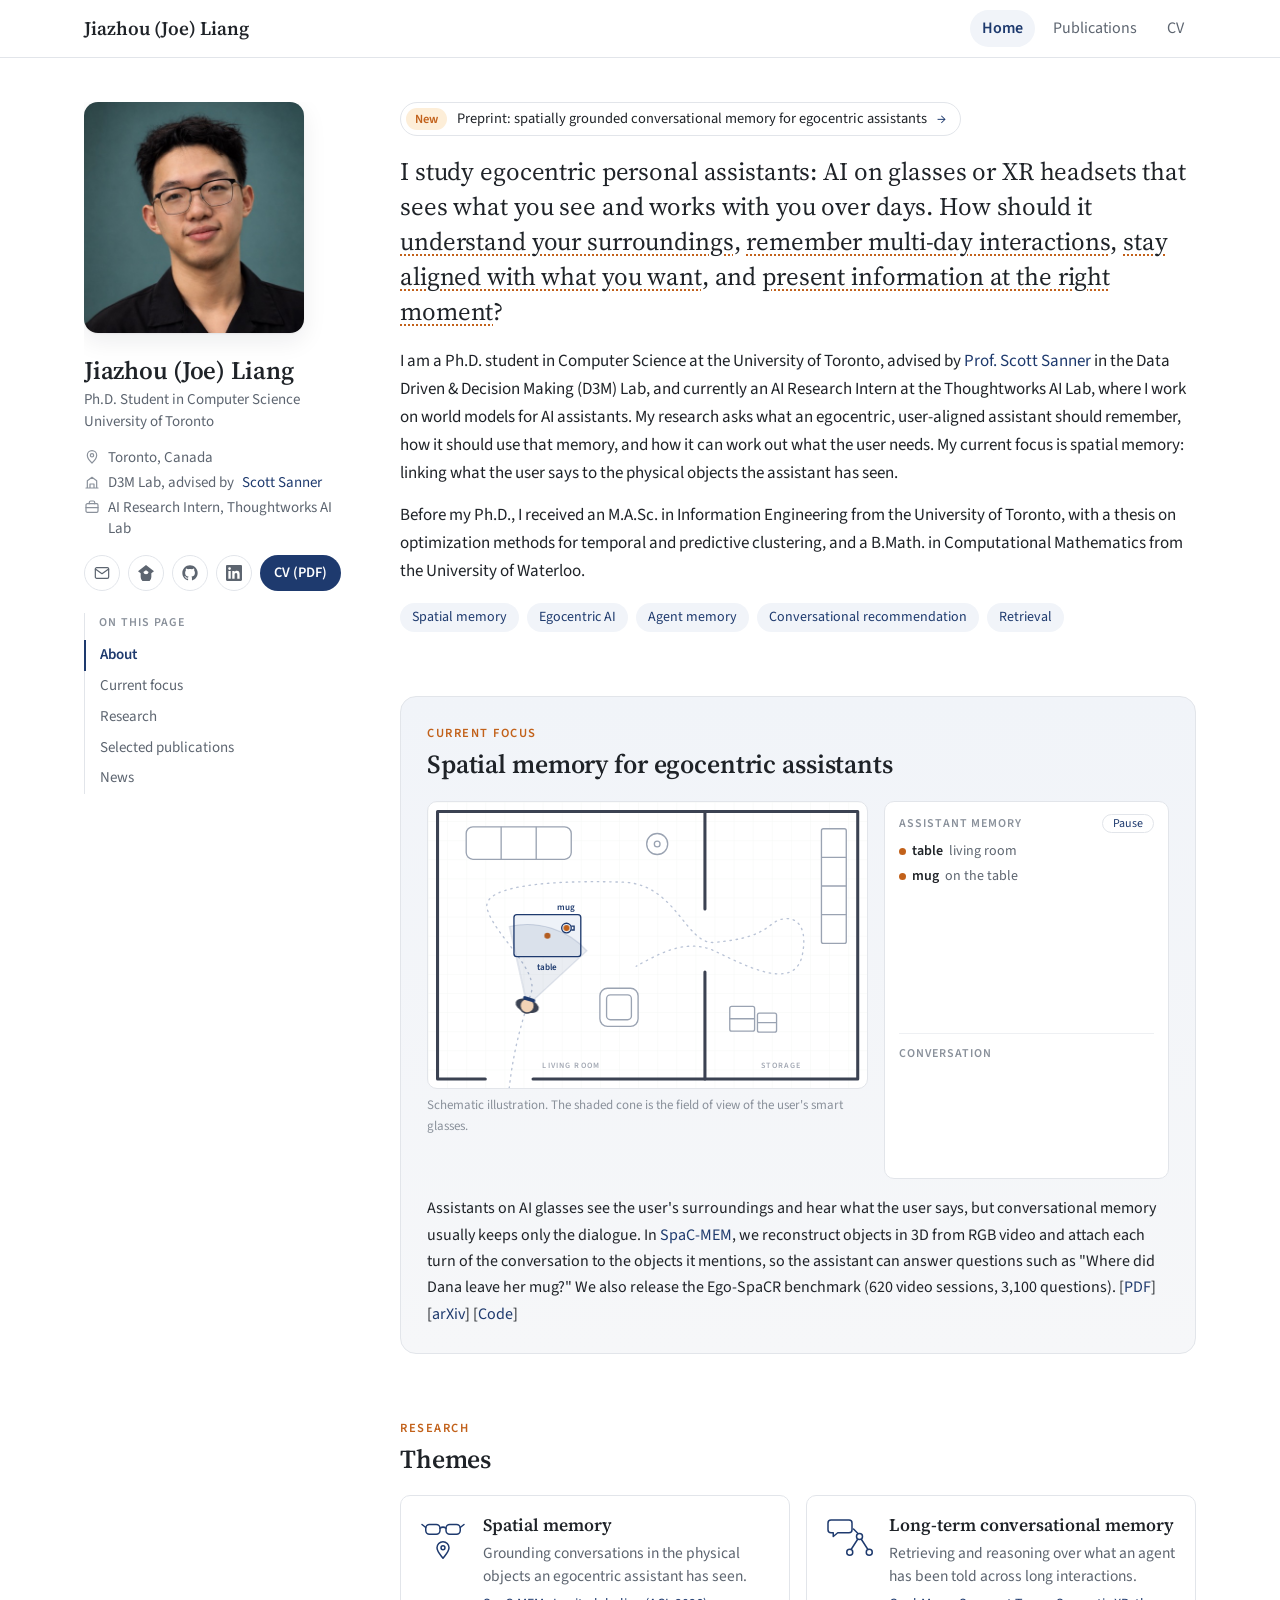
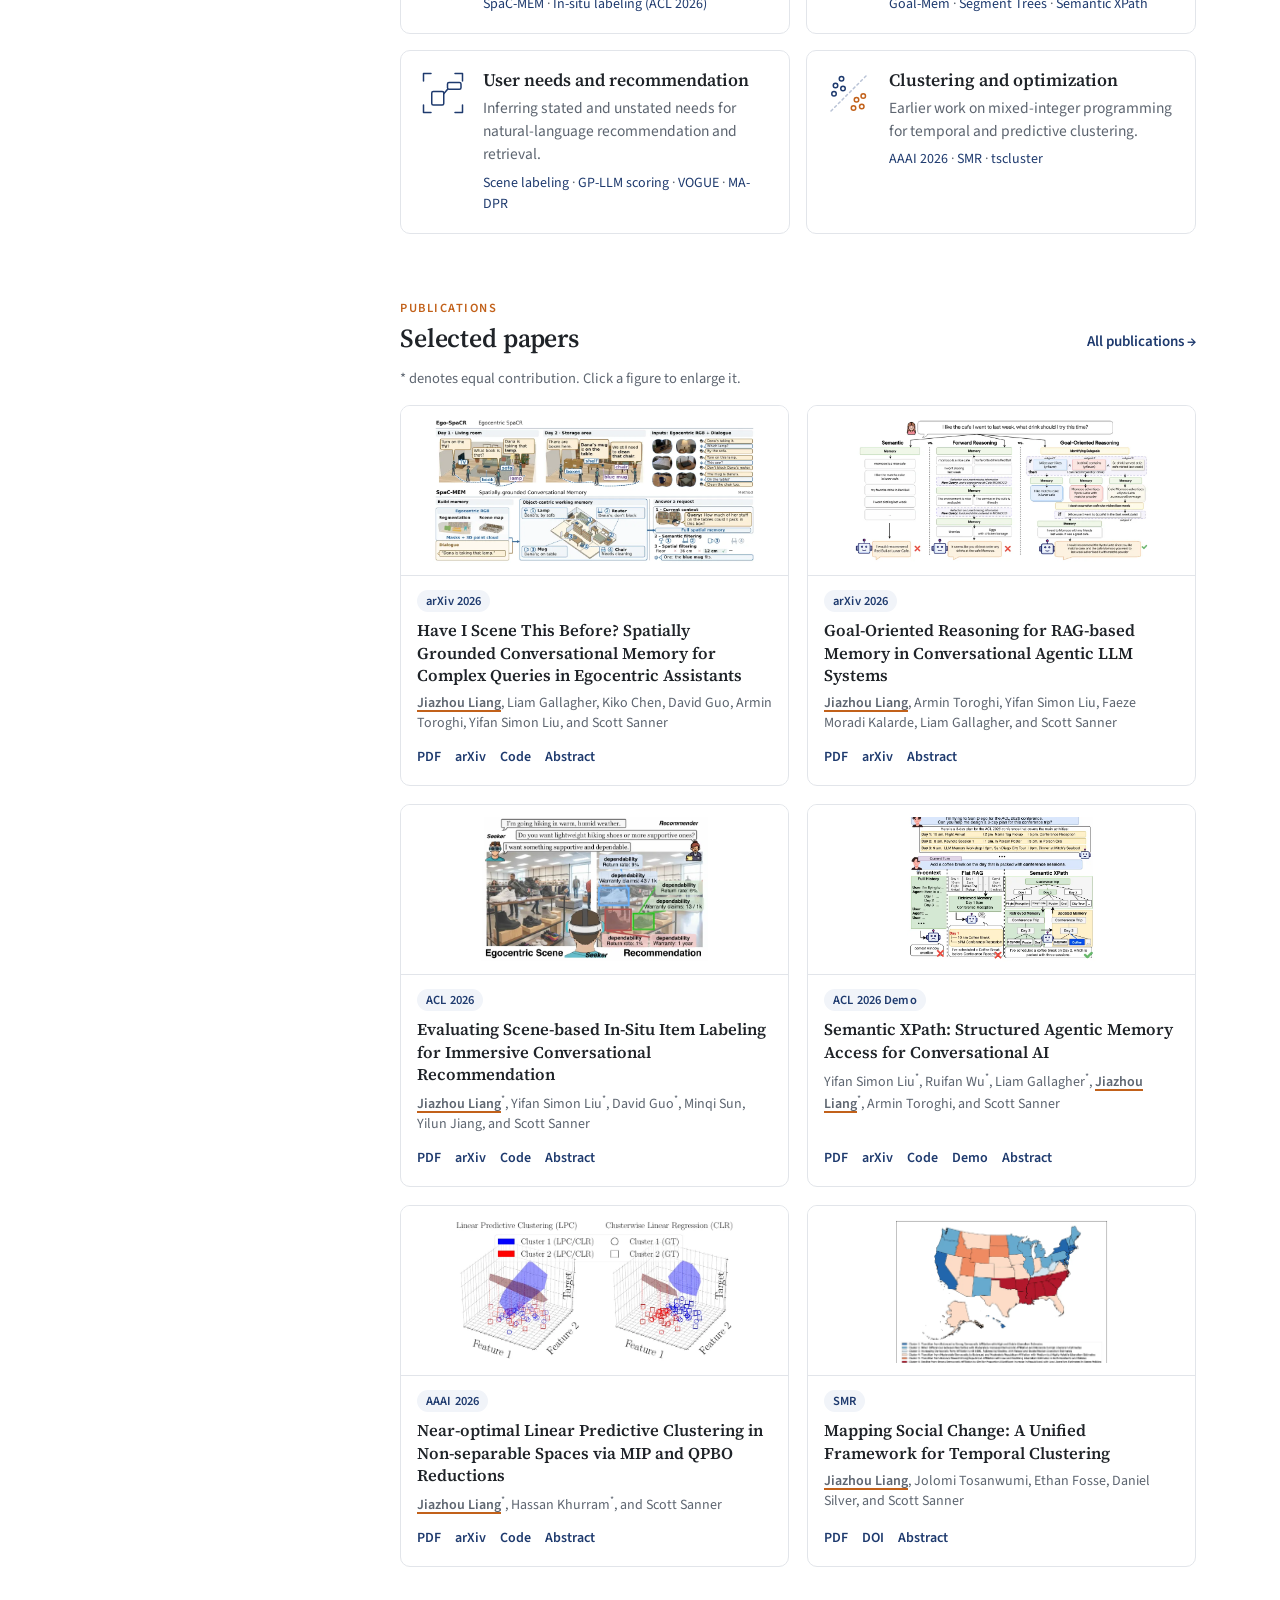
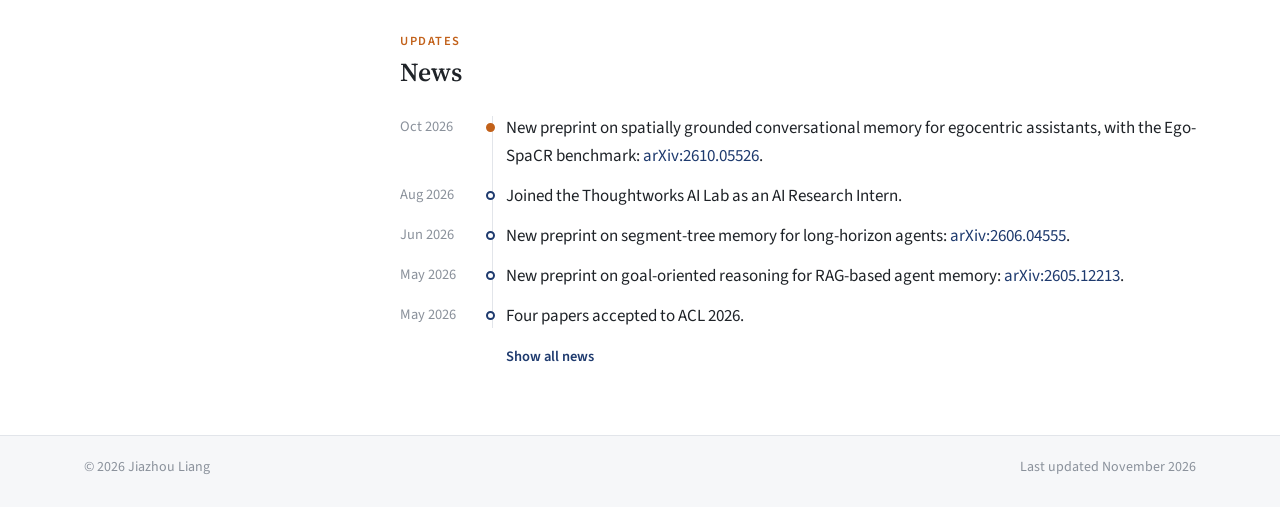
==== commit 7eac418a: "Restore clean homepage; move animated questions to their own page The headline's four questions now " ====
--- a/index.html
+++ b/index.html
@@ -49,6 +49,7 @@
     <nav class="toc" aria-label="On this page">
       <span class="toc-label">On this page</span>
       <a href="#about">About</a>
+      <a href="#focus">Current focus</a>
       <a href="#research">Research</a>
       <a href="#publications">Selected publications</a>
       <a href="#news">News</a>
@@ -61,106 +62,12 @@
       <a class="latest" href="https://arxiv.org/abs/2610.05526"><span class="latest-tag">New</span>Preprint: spatially grounded conversational memory for egocentric assistants<span aria-hidden="true">&rarr;</span></a>
       <p class="lead">
         I study egocentric personal assistants: AI on glasses or XR headsets that sees what you
-        see and works with you over days.
+        see and works with you over days. How should it
+        <a class="q" href="questions.html#see">understand your surroundings</a>,
+        <a class="q" href="questions.html#remember">remember multi-day interactions</a>,
+        <a class="q" href="questions.html#align">stay aligned with what you want</a>, and
+        <a class="q" href="questions.html#present">present information at the right moment</a>?
       </p>
-      <div class="hero" id="hero">
-        <div class="asks" id="asks">
-        <p class="asks-intro">How should it&hellip;</p>
-        <ol class="asks-grid">
-          <li class="ask ask-see" data-shape="brackets"><span class="ask-num">01</span><span class="ask-fig"><svg class="mini mini-see" viewBox="0 0 80 56" aria-hidden="true"><rect class="lens" x="4" y="4" width="72" height="48" rx="13"/><line class="table" x1="10" y1="42" x2="70" y2="42"/><rect class="obj" x="15" y="32" width="8" height="10" rx="1.5"/><path class="obj-l" d="M23 34.5h2.5v4H23"/><path class="obj" d="M41 34h8l-1 8h-6z"/><path class="obj-l" d="M45 34c0-4-3-6-5-7M45 34c0-4 2-7 5-8M45 34v-6"/><rect class="obj" x="58" y="36" width="12" height="6" rx="1"/><line class="scan" x1="8" y1="10" x2="72" y2="10"/><g class="bb b1"><rect x="12.5" y="29.5" width="15" height="15" rx="1.5"/><rect class="tag" x="12.5" y="23" width="13" height="5" rx="1.5"/></g><g class="bb b2"><rect x="37.5" y="23.5" width="15" height="21" rx="1.5"/><rect class="tag" x="37.5" y="17" width="11" height="5" rx="1.5"/></g><g class="bb b3"><rect x="55.5" y="33.5" width="17" height="11" rx="1.5"/><rect class="tag" x="55.5" y="27" width="14" height="5" rx="1.5"/></g></svg></span><span class="ask-text">understand your surroundings</span></li>
-          <li class="ask ask-mem" data-shape="timeline"><span class="ask-num">02</span><span class="ask-fig"><svg class="mini mini-mem" viewBox="0 0 80 56" aria-hidden="true"><path class="col" d="M28 8v42M52 8v42"/><text x="15" y="12">DAY 1</text><text x="40" y="12">DAY 2</text><text x="65" y="12">DAY 3</text><g class="bub m1"><rect x="5" y="30" width="20" height="11" rx="4"/><circle cx="11" cy="35.5" r="2"/><path d="M15 35.5h6"/></g><g class="bub m2"><rect x="30" y="22" width="20" height="11" rx="4"/><path d="M34 27.5h12"/></g><g class="bub m3"><rect x="55" y="34" width="20" height="11" rx="4"/><text class="q" x="65" y="42.3">?</text></g><path class="recall" d="M60 34 C55 14 26 16 18 30"/></svg></span><span class="ask-text">remember multi-day interactions</span></li>
-          <li class="ask ask-align" data-shape="converge"><span class="ask-num">03</span><span class="ask-fig"><svg class="mini mini-align" viewBox="0 0 80 56" aria-hidden="true"><circle class="ring r1" cx="54" cy="30" r="19"/><circle class="ring r2" cx="54" cy="30" r="12"/><circle class="ring r3" cx="54" cy="30" r="5"/><g class="dart d1"><path d="M48 14 l12 -2 M57 9.5 l3 2.5 -3.5 2"/></g><g class="bub fb"><rect x="4" y="6" width="22" height="13" rx="4"/><path d="M9 12.5h12"/><path class="tail" d="M10 19l-2 5 6-5"/></g><g class="dart d2"><path d="M30 31 l20 -1 M47 27 l3.5 3 -3.5 3"/></g><path class="check" d="M8 40 l4 4 l8 -8"/></svg></span><span class="ask-text">stay aligned with what you want</span></li>
-          <li class="ask ask-show" data-shape="wave"><span class="ask-num">04</span><span class="ask-fig"><svg class="mini mini-show" viewBox="0 0 80 56" aria-hidden="true"><line class="tl" x1="8" y1="47" x2="72" y2="47"/><path class="tick" d="M18 44.5v5M30 44.5v5M64 44.5v5"/><path class="moment" d="M50 42.6l1.3 3 3.2.9-3.2 1-1.3 3-1.3-3-3.2-1 3.2-.9z"/><g class="head"><line x1="8" y1="38" x2="8" y2="51"/><circle cx="8" cy="38" r="2.4"/></g><g class="hud"><rect x="24" y="5" width="44" height="22" rx="5"/><path class="ln" d="M30 13h22M30 19h15"/><path class="spark" d="M61 12.6l.9 2 2 .9-2 .9-.9 2-.9-2-2-.9 2-.9z"/><path class="tail" d="M45 27l5 7 3-7"/></g></svg></span><span class="ask-text">present information at the right moment?</span></li>
-        </ol>
-        </div>
-        <figure class="plan-wrap">
-        <svg class="plan" id="plan" viewBox="0 0 460 300" role="img" aria-labelledby="plan-title plan-desc">
-          <title id="plan-title">Schematic of spatially grounded conversational memory</title>
-          <desc id="plan-desc">A person wearing smart glasses walks through a living room and a storage room. Each object that enters their field of view is pinned to the assistant's memory, and what the user says about an object is attached to it.</desc>
-          <defs>
-            <pattern id="plan-grid" width="20" height="20" patternUnits="userSpaceOnUse">
-              <path d="M20 0H0V20" class="grid-line"/>
-            </pattern>
-          </defs>
-          <rect width="460" height="300" fill="url(#plan-grid)"/>
-          <path id="route" class="route" d="M85 300 C90 255 100 225 108 200 S70 140 62 112 S150 82 205 84 S270 150 300 147 S345 140 360 128 S400 120 392 160 S330 170 300 156 S240 160 218 172"/>
-          <g class="walls">
-            <path d="M60 290 H10 V10 H450 V290 H110"/>
-            <path d="M290 10 V112 M290 178 V290"/>
-          </g>
-          <text class="room" x="150" y="279" text-anchor="middle">LIVING ROOM</text>
-          <text class="room" x="370" y="279" text-anchor="middle">STORAGE</text>
-
-          <g class="obj" data-key="sofa" data-x="95" data-y="43">
-            <rect x="40" y="26" width="110" height="34" rx="7"/>
-            <path d="M76.6 26 V60 M113.3 26 V60"/>
-            <text class="lbl" x="95" y="74">sofa</text>
-          </g>
-          <g class="obj" data-key="table" data-x="125" data-y="140">
-            <rect x="90" y="118" width="70" height="44" rx="3"/>
-            <text class="lbl" x="125" y="176">table</text>
-          </g>
-          <g class="obj" data-key="mug" data-x="145" data-y="132">
-            <circle cx="145" cy="132" r="5"/>
-            <path d="M150 130 h3 v4 h-3"/>
-            <text class="lbl" x="145" y="113">mug</text>
-          </g>
-          <g class="obj" data-key="lamp" data-x="240" data-y="44">
-            <circle cx="240" cy="44" r="11"/>
-            <circle cx="240" cy="44" r="3"/>
-            <text class="lbl" x="240" y="70">lamp</text>
-          </g>
-          <g class="obj" data-key="armchair" data-x="200" data-y="215">
-            <rect x="180" y="195" width="40" height="40" rx="8"/>
-            <rect x="187" y="202" width="26" height="26" rx="4"/>
-            <text class="lbl" x="200" y="249">armchair</text>
-          </g>
-          <g class="obj" data-key="shelf" data-x="425" data-y="88">
-            <rect x="412" y="28" width="26" height="120" rx="2"/>
-            <path d="M412 58 H438 M412 88 H438 M412 118 H438"/>
-            <text class="lbl" x="425" y="164">shelf</text>
-          </g>
-          <g class="obj" data-key="boxes" data-x="340" data-y="228">
-            <rect x="316" y="214" width="26" height="26" rx="2"/>
-            <rect x="345" y="221" width="20" height="20" rx="2"/>
-            <path d="M316 227 H342 M345 231 H365"/>
-            <text class="lbl" x="340" y="256">boxes</text>
-          </g>
-
-          <g id="day" class="day" transform="translate(408 199)">
-            <rect x="-30" y="-11" width="60" height="22" rx="11"/>
-            <text y="4" text-anchor="middle">DAY 1</text>
-          </g>
-          <g id="pins"></g>
-          <line id="link" class="link" x1="0" y1="0" x2="0" y2="0"/>
-
-          <g id="walker" transform="translate(85 300)">
-            <path class="cone" d="M0 0 L73.6 -42.5 A85 85 0 0 1 73.6 42.5 Z"/>
-            <ellipse class="body" rx="7" ry="12.5"/>
-            <circle class="head" r="7.6"/>
-            <rect class="glasses" x="5.2" y="-6.6" width="3.8" height="13.2" rx="1.9"/>
-          </g>
-          <g id="speech" class="speech">
-            <rect x="-13" y="-9" width="26" height="15" rx="7"/>
-            <circle cx="-6" cy="-1.5" r="1.6"/><circle cx="0" cy="-1.5" r="1.6"/><circle cx="6" cy="-1.5" r="1.6"/>
-          </g>
-        </svg>
-          <figcaption>Schematic of <a href="publications.html#liang2026spacmem">SpaC-MEM</a>. The shaded cone is what the glasses see; objects in view are pinned to memory, and what the user says is attached to them.</figcaption>
-        </figure>
-        <div class="memory" aria-live="off">
-          <div class="mem-col">
-            <div class="memory-head"><span>Assistant memory</span></div>
-            <ul class="mem-list" id="mem-list"></ul>
-          </div>
-          <div class="mem-col">
-            <div class="memory-head">
-              <span>Conversation</span>
-              <button type="button" class="plan-toggle" id="plan-toggle" aria-pressed="false">Pause</button>
-            </div>
-            <ul class="dialog" id="dialog"></ul>
-          </div>
-        </div>
-      </div>
       <p>
         I am a Ph.D. student in Computer Science at the University of Toronto, advised by
         <a href="https://d3m.mie.utoronto.ca/">Prof. Scott Sanner</a> in the Data Driven &amp;
@@ -179,6 +86,107 @@
         <li>Spatial memory</li><li>Egocentric AI</li><li>Agent memory</li><li>Conversational recommendation</li><li>Retrieval</li>
       </ul>
     </section>
+
+    <section id="focus" class="block focus" data-reveal aria-labelledby="focus-heading">
+      <div class="block-head">
+        <span class="kicker">Current focus</span>
+        <h2 id="focus-heading">Spatial memory for egocentric assistants</h2>
+      </div>
+      <div class="focus-demo">
+      <figure class="plan-wrap">
+        <svg class="plan" id="plan" viewBox="0 0 460 300" role="img" aria-labelledby="plan-title plan-desc">
+          <title id="plan-title">Schematic of spatially grounded conversational memory</title>
+          <desc id="plan-desc">A person wearing smart glasses walks through a living room and a storage room. Each object that enters their field of view is pinned to the assistant's memory, and what the user says about an object is attached to it.</desc>
+          <defs>
+            <pattern id="plan-grid" width="20" height="20" patternUnits="userSpaceOnUse">
+              <path d="M20 0H0V20" class="grid-line"/>
+            </pattern>
+          </defs>
+          <rect width="460" height="300" fill="url(#plan-grid)"/>
+          <path id="route" class="route" d="M85 300 C90 255 100 225 108 200 S70 140 62 112 S150 82 205 84 S270 150 300 147 S345 140 360 128 S400 120 392 160 S330 170 300 156 S240 160 218 172"/>
+          <g class="walls">
+            <path d="M60 290 H10 V10 H450 V290 H110"/>
+            <path d="M290 10 V112 M290 178 V290"/>
+          </g>
+          <text class="room" x="150" y="279" text-anchor="middle">LIVING ROOM</text>
+          <text class="room" x="370" y="279" text-anchor="middle">STORAGE</text>
+
+          <g class="obj" data-key="sofa" data-x="95" data-y="43">
+            <rect x="40" y="26" width="110" height="34" rx="7"/>
+            <path d="M76.6 26 V60 M113.3 26 V60"/>
+            <text class="lbl" x="95" y="74">sofa</text>
+          </g>
+          <g class="obj" data-key="table" data-x="125" data-y="140">
+            <rect x="90" y="118" width="70" height="44" rx="3"/>
+            <text class="lbl" x="125" y="176">table</text>
+          </g>
+          <g class="obj" data-key="mug" data-x="145" data-y="132">
+            <circle cx="145" cy="132" r="5"/>
+            <path d="M150 130 h3 v4 h-3"/>
+            <text class="lbl" x="145" y="113">mug</text>
+          </g>
+          <g class="obj" data-key="lamp" data-x="240" data-y="44">
+            <circle cx="240" cy="44" r="11"/>
+            <circle cx="240" cy="44" r="3"/>
+            <text class="lbl" x="240" y="70">lamp</text>
+          </g>
+          <g class="obj" data-key="armchair" data-x="200" data-y="215">
+            <rect x="180" y="195" width="40" height="40" rx="8"/>
+            <rect x="187" y="202" width="26" height="26" rx="4"/>
+            <text class="lbl" x="200" y="249">armchair</text>
+          </g>
+          <g class="obj" data-key="shelf" data-x="425" data-y="88">
+            <rect x="412" y="28" width="26" height="120" rx="2"/>
+            <path d="M412 58 H438 M412 88 H438 M412 118 H438"/>
+            <text class="lbl" x="425" y="164">shelf</text>
+          </g>
+          <g class="obj" data-key="boxes" data-x="340" data-y="228">
+            <rect x="316" y="214" width="26" height="26" rx="2"/>
+            <rect x="345" y="221" width="20" height="20" rx="2"/>
+            <path d="M316 227 H342 M345 231 H365"/>
+            <text class="lbl" x="340" y="256">boxes</text>
+          </g>
+
+          <g id="pins"></g>
+          <line id="link" class="link" x1="0" y1="0" x2="0" y2="0"/>
+
+          <g id="walker" transform="translate(85 300)">
+            <path class="cone" d="M0 0 L73.6 -42.5 A85 85 0 0 1 73.6 42.5 Z"/>
+            <ellipse class="body" rx="7" ry="12.5"/>
+            <circle class="head" r="7.6"/>
+            <rect class="glasses" x="5.2" y="-6.6" width="3.8" height="13.2" rx="1.9"/>
+          </g>
+          <g id="speech" class="speech">
+            <rect x="-13" y="-9" width="26" height="15" rx="7"/>
+            <circle cx="-6" cy="-1.5" r="1.6"/><circle cx="0" cy="-1.5" r="1.6"/><circle cx="6" cy="-1.5" r="1.6"/>
+          </g>
+        </svg>
+        <figcaption>Schematic illustration. The shaded cone is the field of view of the user's smart glasses.</figcaption>
+      </figure>
+
+      <div class="memory" aria-live="off">
+        <div class="memory-head">
+          <span>Assistant memory</span>
+          <button type="button" class="plan-toggle" id="plan-toggle" aria-pressed="false">Pause</button>
+        </div>
+        <ul class="mem-list" id="mem-list"></ul>
+        <div class="memory-head"><span>Conversation</span></div>
+        <ul class="dialog" id="dialog"></ul>
+      </div>
+    </div>
+    <p class="focus-text">
+      Assistants on AI glasses see the user's surroundings and hear what the user says, but
+      conversational memory usually keeps only the dialogue. In
+      <a href="publications.html#liang2026spacmem">SpaC-MEM</a>, we reconstruct objects in 3D from
+      RGB video and attach each turn of the conversation to the objects it mentions, so the
+      assistant can answer questions such as "Where did Dana leave her mug?" We also release the
+      Ego-SpaCR benchmark (620 video sessions, 3,100 questions).
+      [<a href="papers/2026-arxiv-spac-mem.pdf">PDF</a>]
+      [<a href="https://arxiv.org/abs/2610.05526">arXiv</a>]
+      [<a href="https://github.com/joeliang0520/SAPCR-MEM">Code</a>]
+    </p>
+    </section>
+
     <section id="research" class="block" data-reveal aria-labelledby="themes-heading">
       <div class="block-head">
         <span class="kicker">Research</span>
@@ -349,6 +357,5 @@
 
 <script src="assets/js/site.js"></script>
 <script src="assets/js/plan.js"></script>
-<script src="assets/js/hero.js"></script>
 </body>
 </html>
--- a/assets/css/style.css
+++ b/assets/css/style.css
@@ -389,6 +389,20 @@
 .hl-marks .dot { stroke: none; transform-box: fill-box; transform-origin: center; transform: scale(0); }
 .hl-marks .dot.on { transform: scale(1); transition: transform .35s cubic-bezier(.3,1.8,.5,1); }
 .hl-marks .scan { stroke-width: 1.5; opacity: 0; }
+.lead a.q {
+  color: inherit;
+  text-decoration: underline;
+  text-decoration-style: dotted;
+  text-decoration-color: var(--accent);
+  text-decoration-thickness: 2px;
+  text-underline-offset: 5px;
+  transition: color .2s ease, text-decoration-color .2s ease;
+}
+.lead a.q:hover, .lead a.q:focus-visible { color: var(--link); text-decoration-style: solid; text-decoration-color: var(--link); }
+.rail-back { font-size: 15px; color: var(--muted); }
+.rail-back:hover { color: var(--link); }
+.ask { scroll-margin-top: calc(var(--nav-h) + 24px); }
+.ask:target { outline: 2px solid color-mix(in srgb, var(--hl) 60%, transparent); outline-offset: 3px; }
 .chips { list-style: none; display: flex; flex-wrap: wrap; gap: 8px; margin: 18px 0 0; padding: 0; }
 .chips li {
   padding: 3px 12px;
@@ -603,7 +617,14 @@
 .js [data-reveal] { opacity: 0; transform: translateY(12px); transition: opacity .7s ease, transform .7s ease; }
 .js [data-reveal].in { opacity: 1; transform: none; }
 
-/* ---------- Hero: animated floor plan ---------- */
+/* ---------- Animated floor plan (home: Current focus; questions page: hero) ---------- */
+.focus {
+  padding: 26px;
+  background: linear-gradient(180deg, var(--bg-tint), var(--bg-soft));
+  border: 1px solid var(--rule);
+  border-radius: 16px;
+}
+.focus-demo { display: grid; grid-template-columns: minmax(0, 1.55fr) minmax(0, 1fr); gap: 16px; align-items: stretch; }
 .plan-wrap { margin: 0; }
 .plan { display: block; width: 100%; height: auto; background: #fff; border: 1px solid var(--rule); border-radius: 10px; }
 .plan-wrap figcaption { margin-top: 6px; font-size: 13px; color: var(--faint); }
@@ -630,13 +651,13 @@
 .plan #walker .head { fill: #f2d3b6; stroke: #3b4252; stroke-width: 1.6; }
 .plan #walker .glasses { fill: var(--link); }
 .plan { --pc: var(--accent); }
-.plan[data-phase="0"] { --pc: #0f766e; }
-.plan[data-phase="1"] { --pc: #1e3a6e; }
-.plan[data-phase="2"] { --pc: #8a3a8f; }
-.plan[data-phase="3"] { --pc: #c2611a; }
+.hero .plan[data-phase="0"] { --pc: #0f766e; }
+.hero .plan[data-phase="1"] { --pc: #1e3a6e; }
+.hero .plan[data-phase="2"] { --pc: #8a3a8f; }
+.hero .plan[data-phase="3"] { --pc: #c2611a; }
 .plan .link { stroke: var(--pc); }
-.plan[data-phase="0"] #walker .cone { fill: rgba(15, 118, 110, .14); stroke: rgba(15, 118, 110, .35); }
-.plan #walker .cone { transition: fill .5s ease, stroke .5s ease; }
+.hero .plan[data-phase="0"] #walker .cone { fill: rgba(15, 118, 110, .14); stroke: rgba(15, 118, 110, .35); }
+.hero .plan #walker .cone { transition: fill .5s ease, stroke .5s ease; }
 .plan .day rect { fill: #fff; stroke: var(--rule-strong); stroke-width: 1; transition: stroke .4s ease, fill .4s ease; }
 .plan .day text { font: 700 9px var(--sans); letter-spacing: .14em; fill: var(--muted); }
 .plan .day.later rect { fill: #eef2f8; stroke: #1e3a6e; }
@@ -649,9 +670,8 @@
 .plan .speech circle { fill: var(--accent); }
 
 .memory {
-  display: grid;
-  grid-template-columns: minmax(0, 1fr) minmax(0, 1.3fr);
-  gap: 34px;
+  display: flex;
+  flex-direction: column;
   font-size: 14px;
   border: 1px solid var(--rule);
   border-radius: 10px;
@@ -682,11 +702,14 @@
   cursor: pointer;
 }
 .mem-list, .dialog { list-style: none; margin: 0; padding: 0; }
-.mem-list { display: flex; flex-wrap: wrap; gap: 5px; align-content: flex-start; min-height: 58px; }
-.mem-list li { display: inline-flex; align-items: baseline; gap: 5px; padding: 1px 9px 1px 7px; border: 1px solid var(--rule); border-radius: 999px; animation: slide-in .4s ease; line-height: 1.5; font-size: 13.5px; }
-.mem-list .mem-where { display: none; }
-.mem-list:empty::before { content: "Objects the glasses see are saved here."; color: var(--faint); font-style: italic; }
-.dialog:empty::before { content: "What the user says shows up here."; color: var(--faint); font-style: italic; }
+.mem-list { min-height: 184px; }
+.mem-list li { display: flex; align-items: baseline; gap: 6px; padding: 2px 4px; margin: 0 -4px; border-radius: 4px; animation: slide-in .4s ease; line-height: 1.5; }
+.hero .memory { display: grid; grid-template-columns: minmax(0, 1fr) minmax(0, 1.3fr); gap: 34px; }
+.hero .mem-list { display: flex; flex-wrap: wrap; gap: 5px; align-content: flex-start; min-height: 58px; }
+.hero .mem-list li { display: inline-flex; gap: 5px; padding: 1px 9px 1px 7px; margin: 0; border: 1px solid var(--rule); border-radius: 999px; font-size: 13.5px; }
+.hero .mem-list .mem-where { display: none; }
+.hero .mem-list:empty::before { content: "Objects the glasses see are saved here."; color: var(--faint); font-style: italic; }
+.hero .dialog:empty::before { content: "What the user says shows up here."; color: var(--faint); font-style: italic; }
 .mem-list li.flash { animation: flash 1.6s ease; }
 @keyframes flash { 0%, 100% { background: transparent; } 25% { background: var(--accent-soft); } }
 @keyframes slide-in { from { opacity: 0; transform: translateX(-6px); } to { opacity: 1; transform: none; } }
@@ -695,8 +718,10 @@
 .mem-where { color: var(--muted); }
 .mem-note { color: var(--accent); font-style: italic; }
 .mem-note:not(:empty)::before { content: "· "; color: var(--muted); font-style: normal; }
-.dialog { min-height: 64px; }
+.dialog { min-height: 96px; }
+.hero .dialog { min-height: 64px; }
 .dialog li { padding: 2px 0; line-height: 1.4; animation: slide-in .4s ease; }
+.focus-text { margin: 16px 0 0; font-size: 16px; }
 .dialog .who { display: inline-block; min-width: 66px; font-size: 12px; font-weight: 600; color: var(--faint); }
 .dialog li.a { color: var(--link); }
 
@@ -760,7 +785,9 @@
 /* ---------- Responsive ---------- */
 @media (max-width: 1000px) {
   .page { grid-template-columns: 220px minmax(0, 1fr); gap: 36px; }
-  .hero, .memory { grid-template-columns: 1fr; gap: 18px; }
+  .focus-demo { grid-template-columns: 1fr; }
+  .mem-list { min-height: 0; }
+  .hero, .hero .memory { grid-template-columns: 1fr; gap: 18px; }
   .hero .plan-wrap, .hero .asks { grid-column: 1; grid-row: auto; }
   .hero-links { display: none; }
   .js .ask.on.active { transform: none; }
@@ -784,6 +811,7 @@
   .page { padding-left: 16px; padding-right: 16px; }
   .site-nav ul a { padding: 4px 8px; font-size: 15px; }
   .profile { grid-template-columns: 1fr; }
+  .focus { padding: 16px; border-radius: 12px; }
   .lead { font-size: 21px; }
   .ask-text { font-size: 17.5px; }
   .pubs .pub { grid-template-columns: 1fr; gap: 10px; }
@@ -807,6 +835,6 @@
 }
 
 @media print {
-  .site-nav, .rail, .pub-links, .site-footer, .hero-links, .plan-wrap, .memory { display: none; }
+  .site-nav, .rail, .pub-links, .site-footer, .focus, .hero-links, .hero .plan-wrap, .hero .memory { display: none; }
   .page { display: block; }
 }
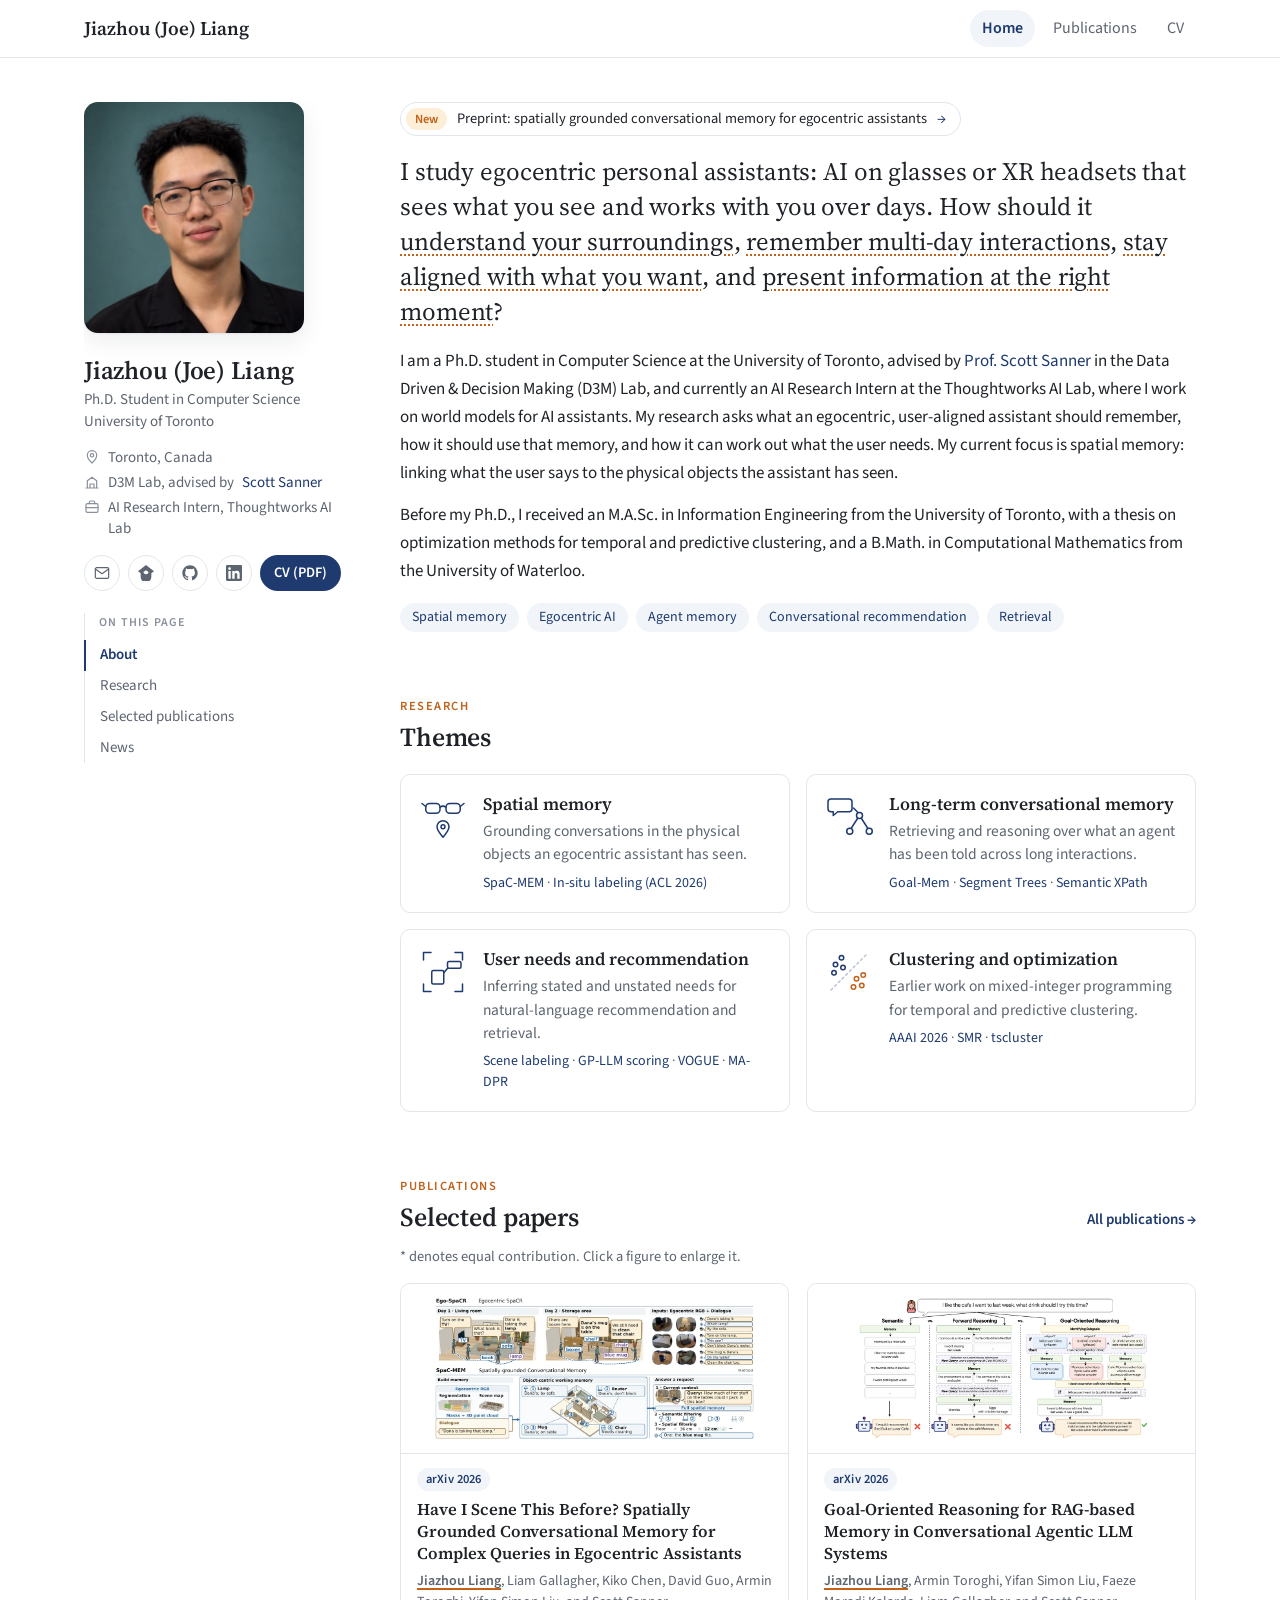
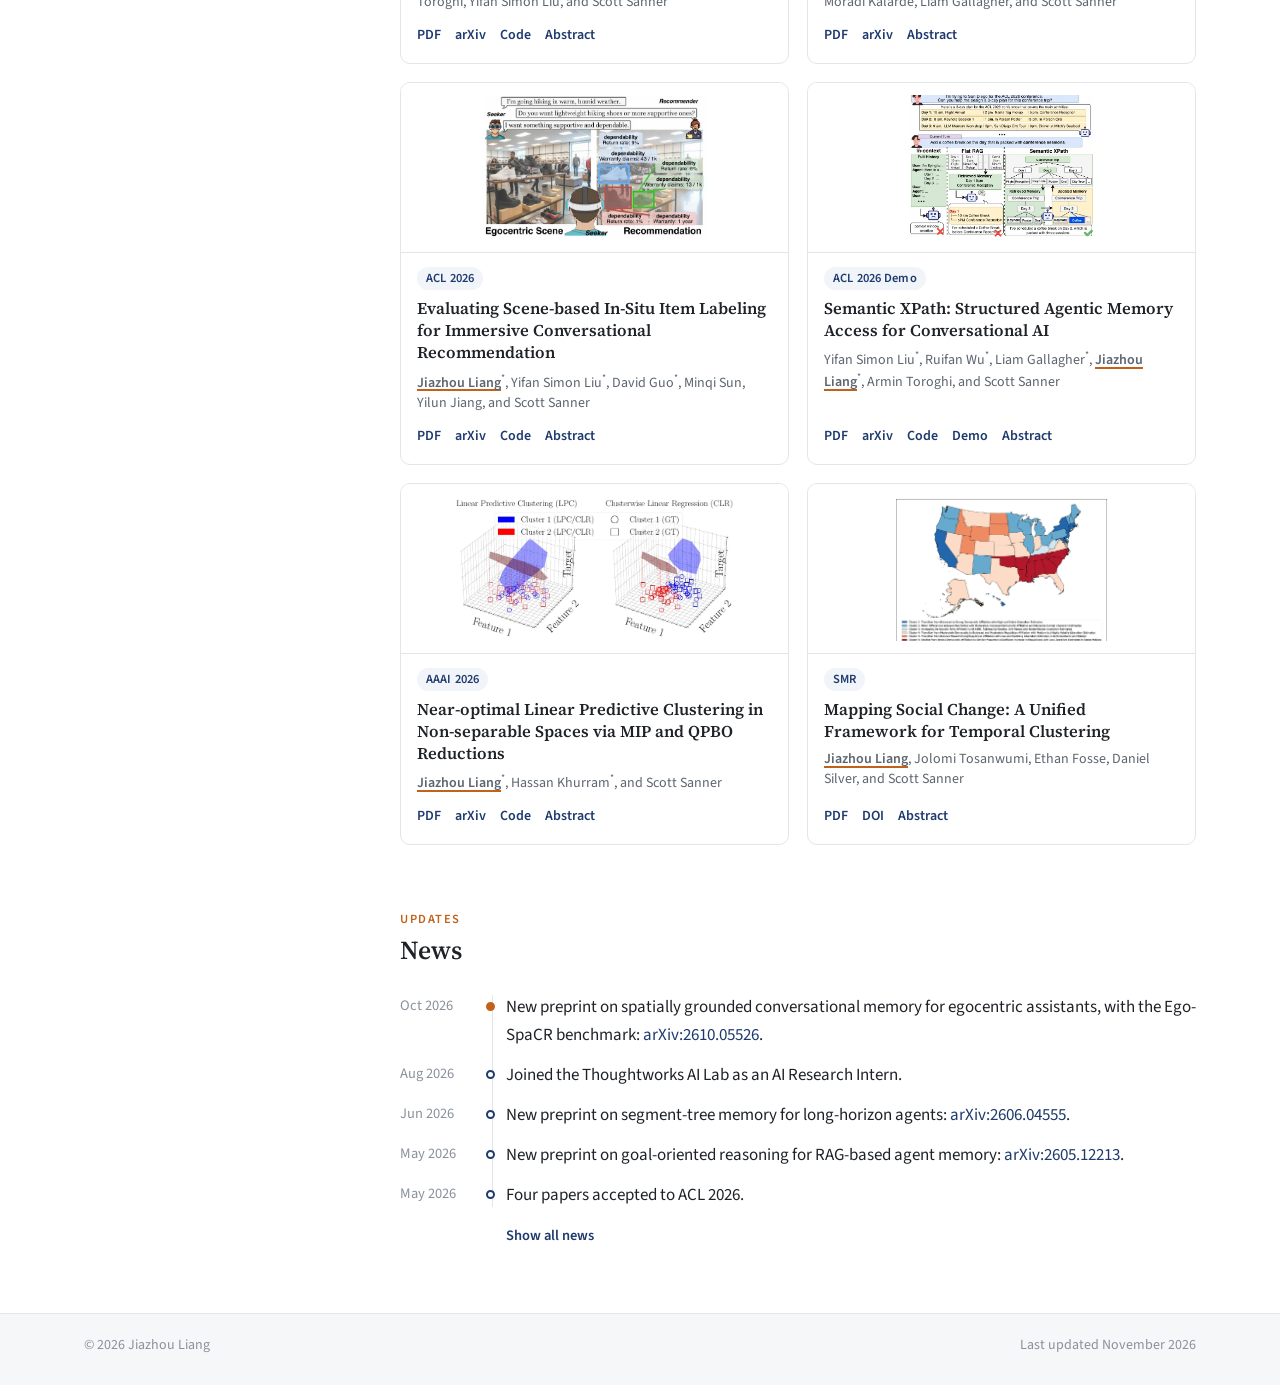
==== commit 2e48d516: "Move Current focus to questions page; cycle question cards in order Remove the Current focus section" ====
--- a/index.html
+++ b/index.html
@@ -49,7 +49,6 @@
     <nav class="toc" aria-label="On this page">
       <span class="toc-label">On this page</span>
       <a href="#about">About</a>
-      <a href="#focus">Current focus</a>
       <a href="#research">Research</a>
       <a href="#publications">Selected publications</a>
       <a href="#news">News</a>
@@ -87,106 +86,6 @@
       </ul>
     </section>
 
-    <section id="focus" class="block focus" data-reveal aria-labelledby="focus-heading">
-      <div class="block-head">
-        <span class="kicker">Current focus</span>
-        <h2 id="focus-heading">Spatial memory for egocentric assistants</h2>
-      </div>
-      <div class="focus-demo">
-      <figure class="plan-wrap">
-        <svg class="plan" id="plan" viewBox="0 0 460 300" role="img" aria-labelledby="plan-title plan-desc">
-          <title id="plan-title">Schematic of spatially grounded conversational memory</title>
-          <desc id="plan-desc">A person wearing smart glasses walks through a living room and a storage room. Each object that enters their field of view is pinned to the assistant's memory, and what the user says about an object is attached to it.</desc>
-          <defs>
-            <pattern id="plan-grid" width="20" height="20" patternUnits="userSpaceOnUse">
-              <path d="M20 0H0V20" class="grid-line"/>
-            </pattern>
-          </defs>
-          <rect width="460" height="300" fill="url(#plan-grid)"/>
-          <path id="route" class="route" d="M85 300 C90 255 100 225 108 200 S70 140 62 112 S150 82 205 84 S270 150 300 147 S345 140 360 128 S400 120 392 160 S330 170 300 156 S240 160 218 172"/>
-          <g class="walls">
-            <path d="M60 290 H10 V10 H450 V290 H110"/>
-            <path d="M290 10 V112 M290 178 V290"/>
-          </g>
-          <text class="room" x="150" y="279" text-anchor="middle">LIVING ROOM</text>
-          <text class="room" x="370" y="279" text-anchor="middle">STORAGE</text>
-
-          <g class="obj" data-key="sofa" data-x="95" data-y="43">
-            <rect x="40" y="26" width="110" height="34" rx="7"/>
-            <path d="M76.6 26 V60 M113.3 26 V60"/>
-            <text class="lbl" x="95" y="74">sofa</text>
-          </g>
-          <g class="obj" data-key="table" data-x="125" data-y="140">
-            <rect x="90" y="118" width="70" height="44" rx="3"/>
-            <text class="lbl" x="125" y="176">table</text>
-          </g>
-          <g class="obj" data-key="mug" data-x="145" data-y="132">
-            <circle cx="145" cy="132" r="5"/>
-            <path d="M150 130 h3 v4 h-3"/>
-            <text class="lbl" x="145" y="113">mug</text>
-          </g>
-          <g class="obj" data-key="lamp" data-x="240" data-y="44">
-            <circle cx="240" cy="44" r="11"/>
-            <circle cx="240" cy="44" r="3"/>
-            <text class="lbl" x="240" y="70">lamp</text>
-          </g>
-          <g class="obj" data-key="armchair" data-x="200" data-y="215">
-            <rect x="180" y="195" width="40" height="40" rx="8"/>
-            <rect x="187" y="202" width="26" height="26" rx="4"/>
-            <text class="lbl" x="200" y="249">armchair</text>
-          </g>
-          <g class="obj" data-key="shelf" data-x="425" data-y="88">
-            <rect x="412" y="28" width="26" height="120" rx="2"/>
-            <path d="M412 58 H438 M412 88 H438 M412 118 H438"/>
-            <text class="lbl" x="425" y="164">shelf</text>
-          </g>
-          <g class="obj" data-key="boxes" data-x="340" data-y="228">
-            <rect x="316" y="214" width="26" height="26" rx="2"/>
-            <rect x="345" y="221" width="20" height="20" rx="2"/>
-            <path d="M316 227 H342 M345 231 H365"/>
-            <text class="lbl" x="340" y="256">boxes</text>
-          </g>
-
-          <g id="pins"></g>
-          <line id="link" class="link" x1="0" y1="0" x2="0" y2="0"/>
-
-          <g id="walker" transform="translate(85 300)">
-            <path class="cone" d="M0 0 L73.6 -42.5 A85 85 0 0 1 73.6 42.5 Z"/>
-            <ellipse class="body" rx="7" ry="12.5"/>
-            <circle class="head" r="7.6"/>
-            <rect class="glasses" x="5.2" y="-6.6" width="3.8" height="13.2" rx="1.9"/>
-          </g>
-          <g id="speech" class="speech">
-            <rect x="-13" y="-9" width="26" height="15" rx="7"/>
-            <circle cx="-6" cy="-1.5" r="1.6"/><circle cx="0" cy="-1.5" r="1.6"/><circle cx="6" cy="-1.5" r="1.6"/>
-          </g>
-        </svg>
-        <figcaption>Schematic illustration. The shaded cone is the field of view of the user's smart glasses.</figcaption>
-      </figure>
-
-      <div class="memory" aria-live="off">
-        <div class="memory-head">
-          <span>Assistant memory</span>
-          <button type="button" class="plan-toggle" id="plan-toggle" aria-pressed="false">Pause</button>
-        </div>
-        <ul class="mem-list" id="mem-list"></ul>
-        <div class="memory-head"><span>Conversation</span></div>
-        <ul class="dialog" id="dialog"></ul>
-      </div>
-    </div>
-    <p class="focus-text">
-      Assistants on AI glasses see the user's surroundings and hear what the user says, but
-      conversational memory usually keeps only the dialogue. In
-      <a href="publications.html#liang2026spacmem">SpaC-MEM</a>, we reconstruct objects in 3D from
-      RGB video and attach each turn of the conversation to the objects it mentions, so the
-      assistant can answer questions such as "Where did Dana leave her mug?" We also release the
-      Ego-SpaCR benchmark (620 video sessions, 3,100 questions).
-      [<a href="papers/2026-arxiv-spac-mem.pdf">PDF</a>]
-      [<a href="https://arxiv.org/abs/2610.05526">arXiv</a>]
-      [<a href="https://github.com/joeliang0520/SAPCR-MEM">Code</a>]
-    </p>
-    </section>
-
     <section id="research" class="block" data-reveal aria-labelledby="themes-heading">
       <div class="block-head">
         <span class="kicker">Research</span>
@@ -356,6 +255,5 @@
 </footer>
 
 <script src="assets/js/site.js"></script>
-<script src="assets/js/plan.js"></script>
 </body>
 </html>
--- a/assets/css/style.css
+++ b/assets/css/style.css
@@ -240,10 +240,6 @@
 .hero .plan-wrap { grid-column: 2; grid-row: 1; }
 .hero .asks { grid-column: 1; grid-row: 1; }
 .hero .memory { grid-column: 1 / -1; }
-.hero-links { position: absolute; inset: 0; width: 100%; height: 100%; overflow: visible; pointer-events: none; z-index: 2; }
-.hero-links path { fill: none; stroke-width: 1.6; stroke-dasharray: 5 4; stroke-linecap: round; animation: march 1s linear infinite; }
-.hero-links circle.end { stroke: none; }
-.hero-links circle.ring { fill: none; stroke-width: 1.5; transform-box: fill-box; transform-origin: center; animation: ping 1.4s ease-out infinite; }
 .asks { margin: 0; }
 .asks-intro {
   margin: 0 0 10px;
@@ -306,10 +302,10 @@
 .mini-see .scan { stroke: var(--hl); stroke-width: 1.2; opacity: 0; }
 .mini-see .bb rect { fill: none; stroke: var(--hl); stroke-width: 1; stroke-dasharray: 2.5 1.5; }
 .mini-see .bb .tag { fill: var(--hl); stroke: none; }
-.ask.active .mini-see .scan, .ask:hover .mini-see .scan { animation: see-scan 4.6s ease-in-out infinite; }
-.ask.active .mini-see .b1, .ask:hover .mini-see .b1 { animation: see-b1 4.6s ease infinite; }
-.ask.active .mini-see .b2, .ask:hover .mini-see .b2 { animation: see-b2 4.6s ease infinite; }
-.ask.active .mini-see .b3, .ask:hover .mini-see .b3 { animation: see-b3 4.6s ease infinite; }
+.ask.active .mini-see .scan, .ask:hover .mini-see .scan { animation: see-scan 5s ease-in-out infinite; }
+.ask.active .mini-see .b1, .ask:hover .mini-see .b1 { animation: see-b1 5s ease infinite; }
+.ask.active .mini-see .b2, .ask:hover .mini-see .b2 { animation: see-b2 5s ease infinite; }
+.ask.active .mini-see .b3, .ask:hover .mini-see .b3 { animation: see-b3 5s ease infinite; }
 @keyframes see-scan { 0% { opacity: 0; transform: none; } 5% { opacity: .9; } 38% { opacity: .9; transform: translateY(36px); } 42%, 100% { opacity: 0; transform: translateY(36px); } }
 @keyframes see-b1 { 0%, 18% { opacity: 0; } 22%, 92% { opacity: 1; } 100% { opacity: 0; } }
 @keyframes see-b2 { 0%, 26% { opacity: 0; } 30%, 92% { opacity: 1; } 100% { opacity: 0; } }
@@ -617,14 +613,7 @@
 .js [data-reveal] { opacity: 0; transform: translateY(12px); transition: opacity .7s ease, transform .7s ease; }
 .js [data-reveal].in { opacity: 1; transform: none; }
 
-/* ---------- Animated floor plan (home: Current focus; questions page: hero) ---------- */
-.focus {
-  padding: 26px;
-  background: linear-gradient(180deg, var(--bg-tint), var(--bg-soft));
-  border: 1px solid var(--rule);
-  border-radius: 16px;
-}
-.focus-demo { display: grid; grid-template-columns: minmax(0, 1.55fr) minmax(0, 1fr); gap: 16px; align-items: stretch; }
+/* ---------- Animated floor plan (questions page) ---------- */
 .plan-wrap { margin: 0; }
 .plan { display: block; width: 100%; height: auto; background: #fff; border: 1px solid var(--rule); border-radius: 10px; }
 .plan-wrap figcaption { margin-top: 6px; font-size: 13px; color: var(--faint); }
@@ -650,14 +639,6 @@
 .plan #walker .body { fill: #3b4252; }
 .plan #walker .head { fill: #f2d3b6; stroke: #3b4252; stroke-width: 1.6; }
 .plan #walker .glasses { fill: var(--link); }
-.plan { --pc: var(--accent); }
-.hero .plan[data-phase="0"] { --pc: #0f766e; }
-.hero .plan[data-phase="1"] { --pc: #1e3a6e; }
-.hero .plan[data-phase="2"] { --pc: #8a3a8f; }
-.hero .plan[data-phase="3"] { --pc: #c2611a; }
-.plan .link { stroke: var(--pc); }
-.hero .plan[data-phase="0"] #walker .cone { fill: rgba(15, 118, 110, .14); stroke: rgba(15, 118, 110, .35); }
-.hero .plan #walker .cone { transition: fill .5s ease, stroke .5s ease; }
 .plan .day rect { fill: #fff; stroke: var(--rule-strong); stroke-width: 1; transition: stroke .4s ease, fill .4s ease; }
 .plan .day text { font: 700 9px var(--sans); letter-spacing: .14em; fill: var(--muted); }
 .plan .day.later rect { fill: #eef2f8; stroke: #1e3a6e; }
@@ -785,12 +766,10 @@
 /* ---------- Responsive ---------- */
 @media (max-width: 1000px) {
   .page { grid-template-columns: 220px minmax(0, 1fr); gap: 36px; }
-  .focus-demo { grid-template-columns: 1fr; }
-  .mem-list { min-height: 0; }
+    .mem-list { min-height: 0; }
   .hero, .hero .memory { grid-template-columns: 1fr; gap: 18px; }
   .hero .plan-wrap, .hero .asks { grid-column: 1; grid-row: auto; }
-  .hero-links { display: none; }
-  .js .ask.on.active { transform: none; }
+    .js .ask.on.active { transform: none; }
 }
 @media (max-width: 820px) {
   .page { grid-template-columns: 1fr; gap: 28px; padding-top: 28px; }
@@ -811,8 +790,7 @@
   .page { padding-left: 16px; padding-right: 16px; }
   .site-nav ul a { padding: 4px 8px; font-size: 15px; }
   .profile { grid-template-columns: 1fr; }
-  .focus { padding: 16px; border-radius: 12px; }
-  .lead { font-size: 21px; }
+    .lead { font-size: 21px; }
   .ask-text { font-size: 17.5px; }
   .pubs .pub { grid-template-columns: 1fr; gap: 10px; }
   .pub-side { flex-direction: row; align-items: flex-end; gap: 12px; }
@@ -835,6 +813,6 @@
 }
 
 @media print {
-  .site-nav, .rail, .pub-links, .site-footer, .focus, .hero-links, .hero .plan-wrap, .hero .memory { display: none; }
+  .site-nav, .rail, .pub-links, .site-footer, .hero .plan-wrap, .hero .memory { display: none; }
   .page { display: block; }
 }
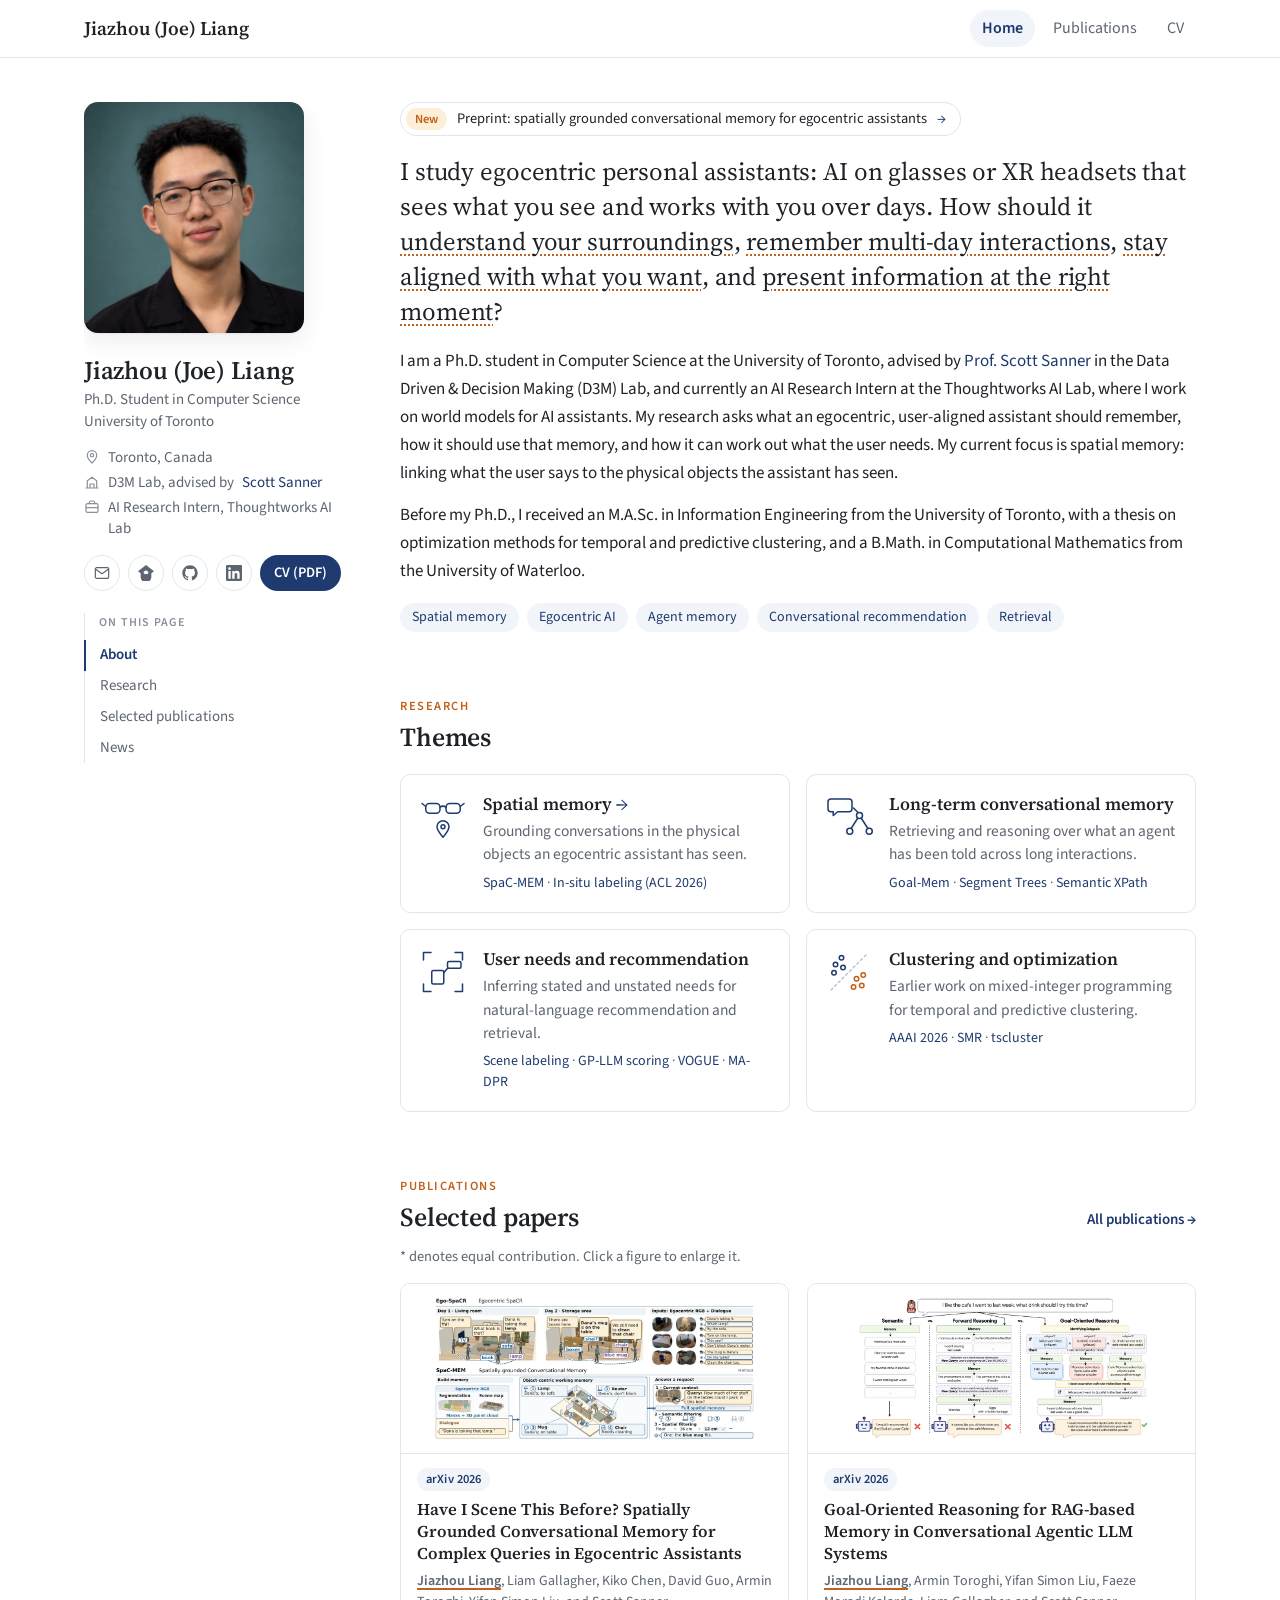
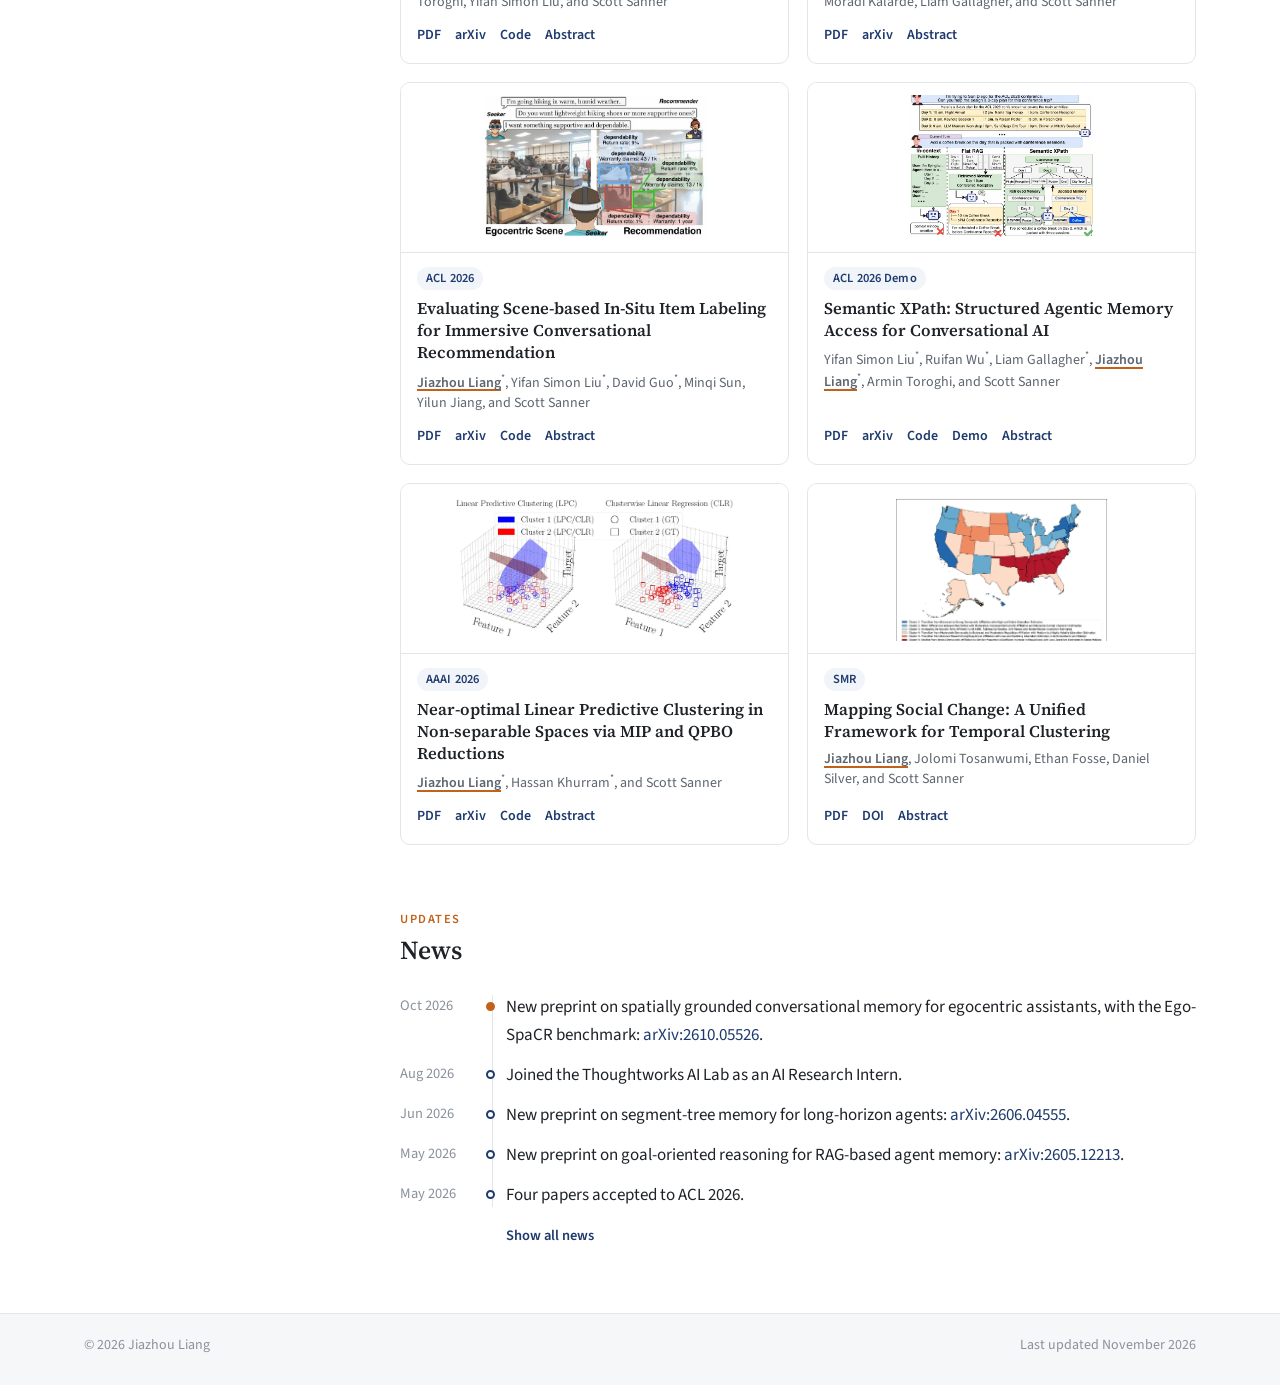
==== commit 36e3d981: "Link the Spatial memory theme card to the questions page Co-Authored-By: Claude Opus 5.5 <noreply@an" ====
--- a/index.html
+++ b/index.html
@@ -103,7 +103,7 @@
           </g>
         </svg>
         <div>
-          <h3>Spatial memory</h3>
+          <h3><a class="theme-link" href="questions.html#spatial-memory">Spatial memory <span aria-hidden="true">&rarr;</span></a></h3>
           <p>Grounding conversations in the physical objects an egocentric assistant has seen.</p>
           <p class="theme-papers"><a href="publications.html#liang2026spacmem">SpaC-MEM</a> · <a href="publications.html#liang2026evaluating">In-situ labeling (ACL 2026)</a></p>
         </div>
--- a/assets/css/style.css
+++ b/assets/css/style.css
@@ -437,6 +437,13 @@
 .theme h3 { font-size: 17.5px; margin-bottom: 4px; }
 .theme p { margin: 0 0 6px; font-size: 15.5px; line-height: 1.5; color: var(--muted); }
 .theme .theme-papers { font-size: 14px; margin: 0; }
+.theme:has(.theme-link) { position: relative; cursor: pointer; }
+.theme-link { color: inherit; }
+.theme-link::after { content: ""; position: absolute; inset: 0; border-radius: inherit; }
+.theme-link span { display: inline-block; color: var(--link); transition: transform .2s ease; }
+.theme:hover .theme-link { color: var(--link); text-decoration: none; }
+.theme:hover .theme-link span { transform: translateX(3px); }
+.theme .theme-papers a { position: relative; z-index: 1; }
 
 /* Selected publication cards */
 .card-grid { display: grid; grid-template-columns: repeat(2, minmax(0, 1fr)); gap: 18px; }
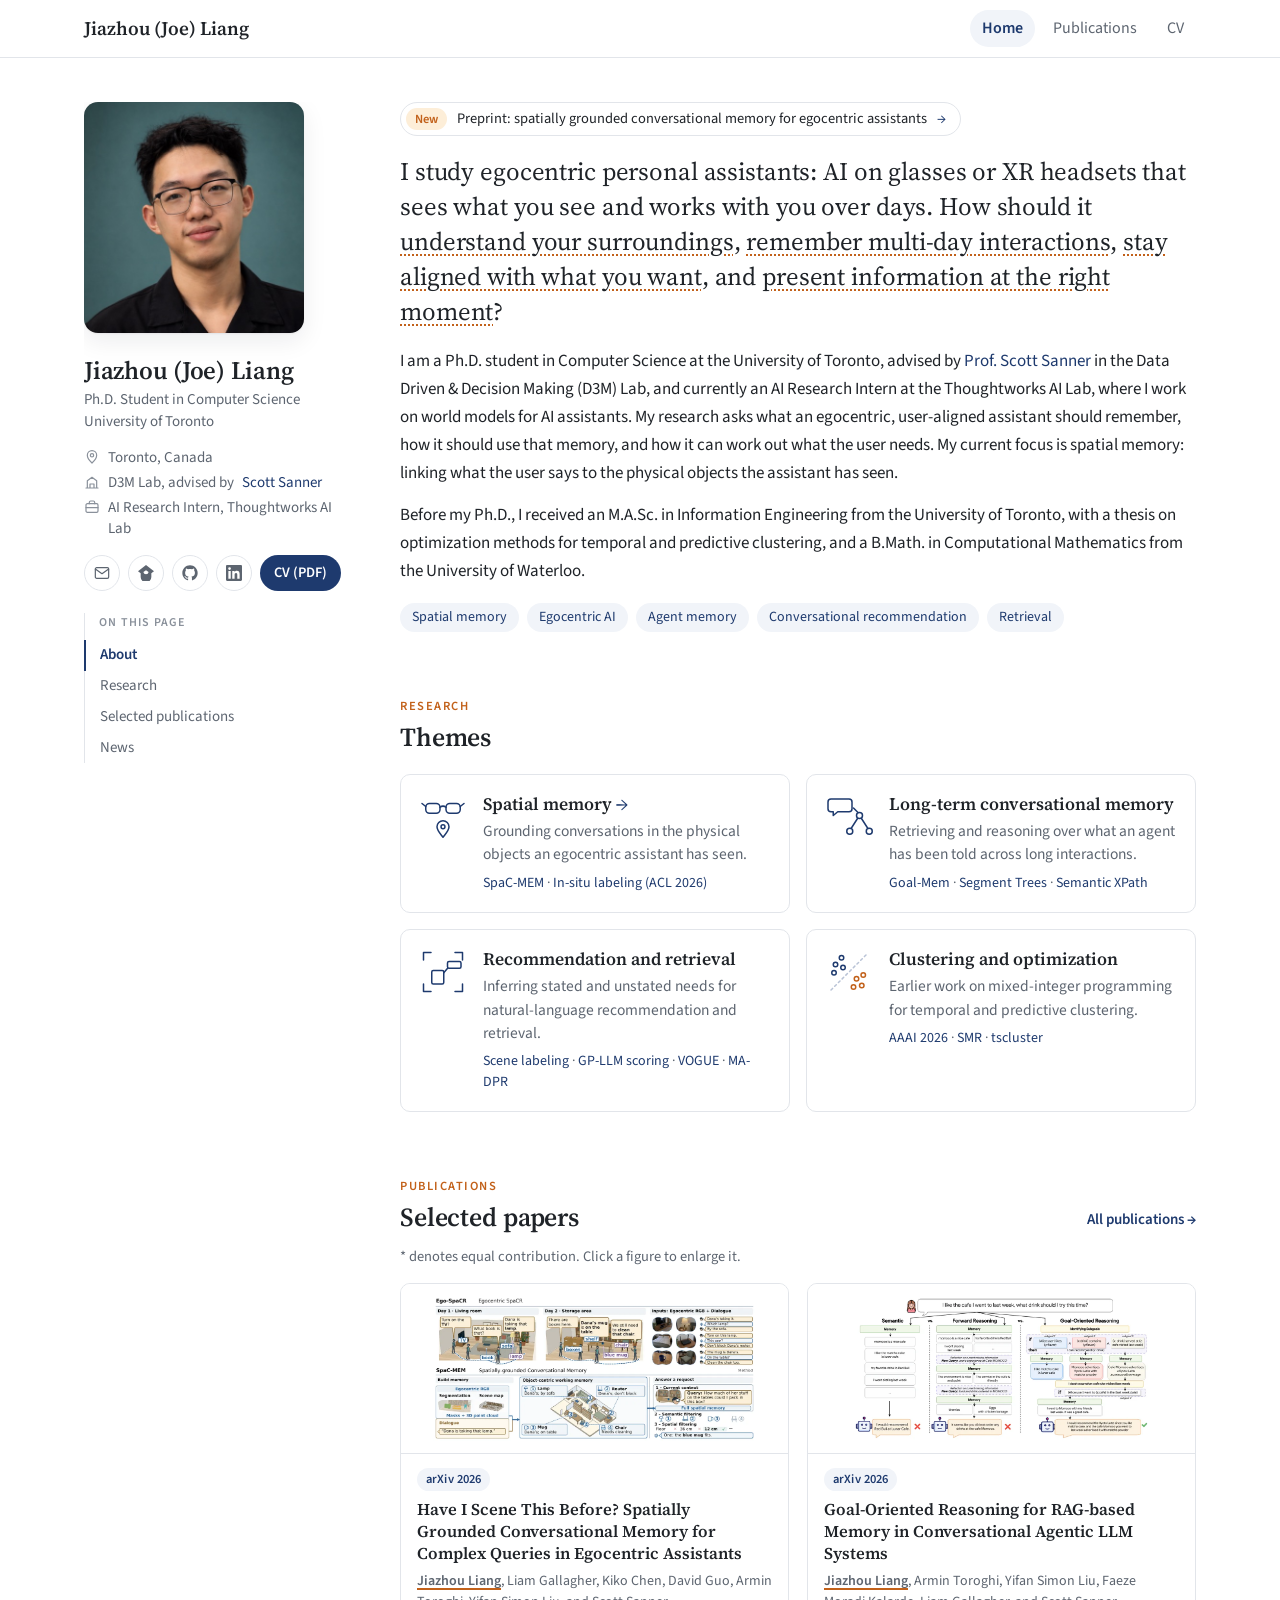
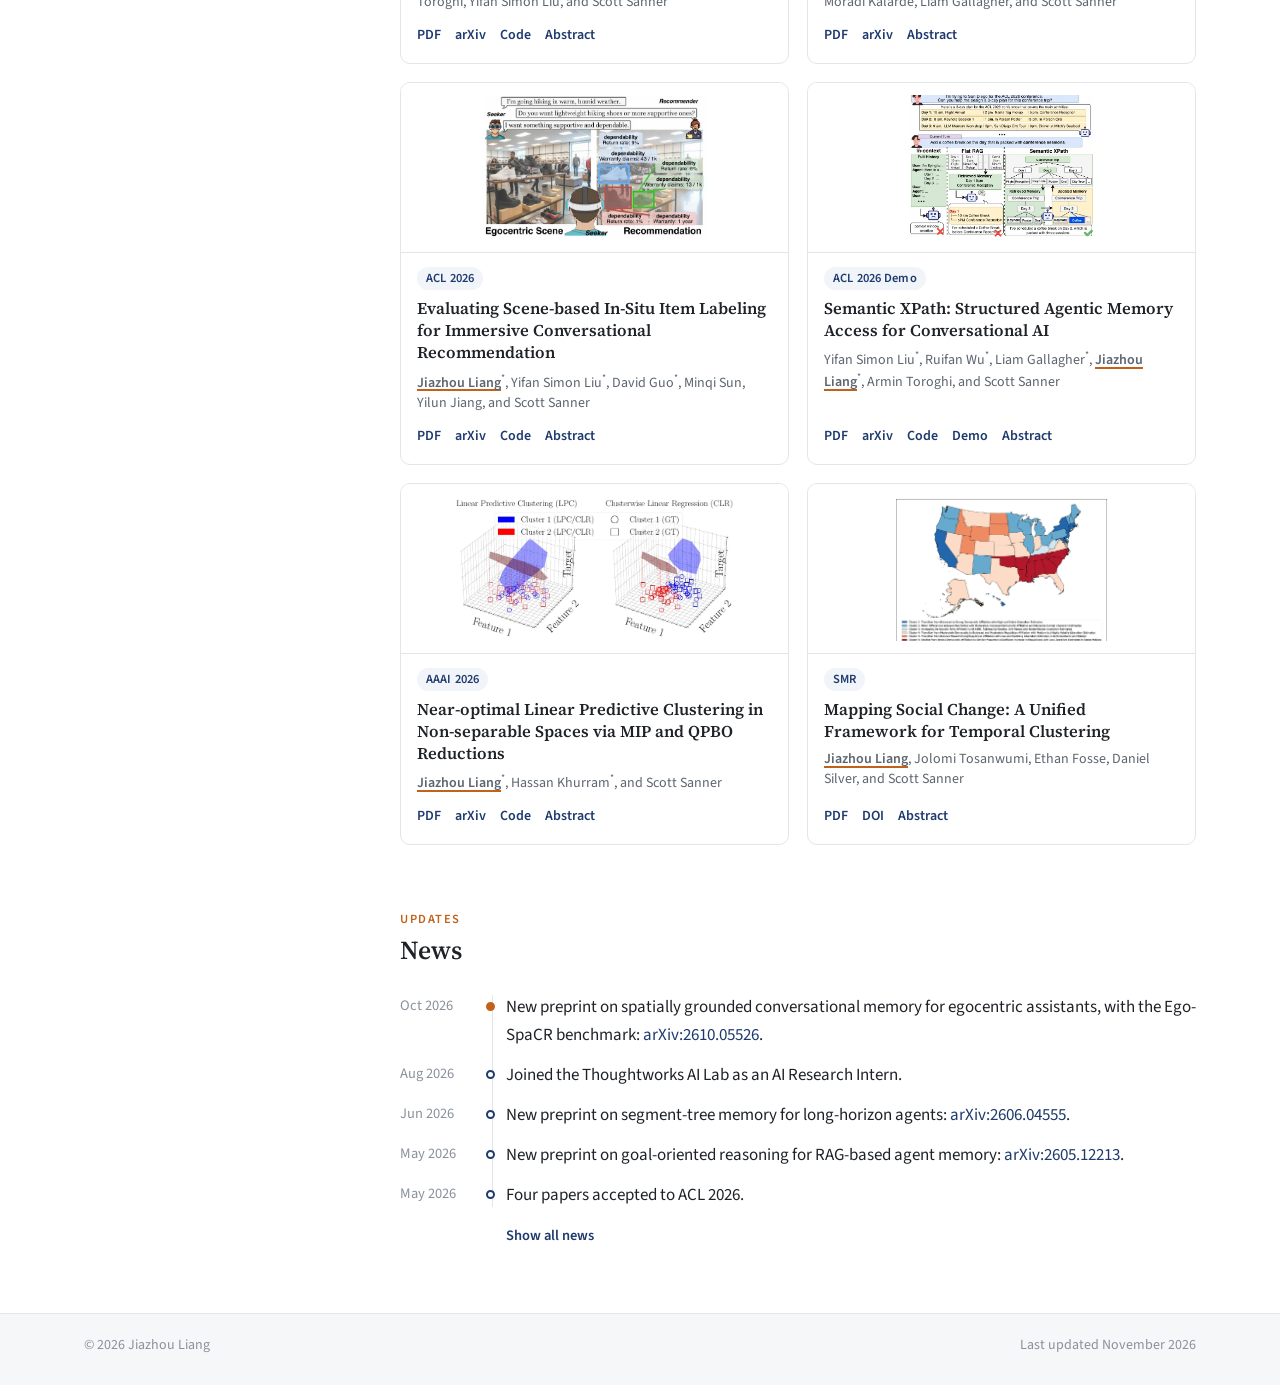
==== commit 5c3b8c33: "Rename theme to Recommendation and retrieval Co-Authored-By: Claude Opus 5.5 <noreply@anthropic.com>" ====
--- a/index.html
+++ b/index.html
@@ -130,7 +130,7 @@
           <rect class="tag" x="38" y="18" width="18" height="9" rx="2"/>
         </svg>
         <div>
-          <h3>User needs and recommendation</h3>
+          <h3>Recommendation and retrieval</h3>
           <p>Inferring stated and unstated needs for natural-language recommendation and retrieval.</p>
           <p class="theme-papers"><a href="publications.html#liang2026evaluating">Scene labeling</a> · <a href="publications.html#liu2026multimodal">GP-LLM scoring</a> · <a href="publications.html#guo2026vogue">VOGUE</a> · <a href="publications.html#liu2025madpr">MA-DPR</a></p>
         </div>
--- a/assets/css/style.css
+++ b/assets/css/style.css
@@ -237,9 +237,8 @@
   align-items: center;
   margin: 6px 0 30px;
 }
-.hero .plan-wrap { grid-column: 2; grid-row: 1; }
+.hero .stage { grid-column: 2; grid-row: 1; }
 .hero .asks { grid-column: 1; grid-row: 1; }
-.hero .memory { grid-column: 1 / -1; }
 .asks { margin: 0; }
 .asks-intro {
   margin: 0 0 10px;
@@ -397,6 +396,8 @@
 .lead a.q:hover, .lead a.q:focus-visible { color: var(--link); text-decoration-style: solid; text-decoration-color: var(--link); }
 .rail-back { font-size: 15px; color: var(--muted); }
 .rail-back:hover { color: var(--link); }
+.ask { cursor: pointer; }
+.ask:focus-visible { outline: 2px solid var(--hl); outline-offset: 3px; }
 .ask { scroll-margin-top: calc(var(--nav-h) + 24px); }
 .ask:target { outline: 2px solid color-mix(in srgb, var(--hl) 60%, transparent); outline-offset: 3px; }
 .chips { list-style: none; display: flex; flex-wrap: wrap; gap: 8px; margin: 18px 0 0; padding: 0; }
@@ -620,98 +621,9 @@
 .js [data-reveal] { opacity: 0; transform: translateY(12px); transition: opacity .7s ease, transform .7s ease; }
 .js [data-reveal].in { opacity: 1; transform: none; }
 
-/* ---------- Animated floor plan (questions page) ---------- */
-.plan-wrap { margin: 0; }
-.plan { display: block; width: 100%; height: auto; background: #fff; border: 1px solid var(--rule); border-radius: 10px; }
-.plan-wrap figcaption { margin-top: 6px; font-size: 13px; color: var(--faint); }
-.plan .grid-line { fill: none; stroke: #eef0ee; stroke-width: .6; }
-.plan .walls path { fill: none; stroke: #3b4252; stroke-width: 3.2; stroke-linecap: round; stroke-linejoin: round; }
-.plan .room { font: 600 8.5px var(--sans); letter-spacing: .14em; fill: #a3a9b4; }
-.plan .route { fill: none; stroke: #b9c3d6; stroke-width: 1.4; stroke-dasharray: 1.5 5; stroke-linecap: round; }
-.plan .obj rect, .plan .obj circle, .plan .obj path { fill: #fff; stroke: #9aa3b2; stroke-width: 1.4; transition: stroke .4s ease, fill .4s ease; }
-.plan .obj path { fill: none; }
-.plan .obj .lbl { font: 600 9.5px var(--sans); fill: var(--link); text-anchor: middle; opacity: 0; transition: opacity .5s ease; }
-.plan .obj.seen rect, .plan .obj.seen circle, .plan .obj.seen path { stroke: var(--link); }
-.plan .obj.seen rect, .plan .obj.seen circle { fill: #eef2f8; }
-.plan .obj.seen .lbl { opacity: 1; }
-.plan .obj.hit rect, .plan .obj.hit circle { animation: hit 1.4s ease; }
-@keyframes hit { 0%, 100% { fill: #eef2f8; } 30% { fill: #fde7c8; } }
-.plan .pin-dot { fill: var(--accent); }
-.plan .pin-ring { fill: none; stroke: var(--accent); stroke-width: 1.4; transform-box: fill-box; transform-origin: center; animation: ping 1.2s ease-out forwards; }
+/* Shared keyframes */
 @keyframes ping { from { transform: scale(.3); opacity: 1; } to { transform: scale(1.8); opacity: 0; } }
-.plan .link { stroke: var(--accent); stroke-width: 1.5; stroke-dasharray: 4 3; opacity: 0; transition: opacity .4s ease; }
-.plan .link.on { opacity: 1; animation: march 1s linear infinite; }
 @keyframes march { to { stroke-dashoffset: -14; } }
-.plan #walker .cone { fill: rgba(30, 58, 110, .09); stroke: rgba(30, 58, 110, .18); stroke-width: 1; }
-.plan #walker .body { fill: #3b4252; }
-.plan #walker .head { fill: #f2d3b6; stroke: #3b4252; stroke-width: 1.6; }
-.plan #walker .glasses { fill: var(--link); }
-.plan .day rect { fill: #fff; stroke: var(--rule-strong); stroke-width: 1; transition: stroke .4s ease, fill .4s ease; }
-.plan .day text { font: 700 9px var(--sans); letter-spacing: .14em; fill: var(--muted); }
-.plan .day.later rect { fill: #eef2f8; stroke: #1e3a6e; }
-.plan .day.later text { fill: #1e3a6e; }
-.plan .day.flip { animation: flip .6s ease; transform-box: fill-box; transform-origin: center; }
-@keyframes flip { 0% { transform: translate(408px, 199px) scaleY(1); } 50% { transform: translate(408px, 199px) scaleY(0); } 100% { transform: translate(408px, 199px) scaleY(1); } }
-.plan .speech { opacity: 0; transition: opacity .3s ease; }
-.plan .speech.on { opacity: 1; }
-.plan .speech rect { fill: #fff; stroke: var(--accent); stroke-width: 1.2; }
-.plan .speech circle { fill: var(--accent); }
-
-.memory {
-  display: flex;
-  flex-direction: column;
-  font-size: 14px;
-  border: 1px solid var(--rule);
-  border-radius: 10px;
-  padding: 12px 14px;
-  background: #fff;
-}
-.memory-head {
-  display: flex;
-  justify-content: space-between;
-  align-items: center;
-  font-size: 12px;
-  font-weight: 600;
-  letter-spacing: .08em;
-  text-transform: uppercase;
-  color: var(--faint);
-  margin-bottom: 6px;
-}
-.memory-head + .mem-list + .memory-head { margin-top: 10px; padding-top: 10px; border-top: 1px solid #eef0f3; }
-.plan-toggle {
-  font: 12px var(--sans);
-  letter-spacing: 0;
-  text-transform: none;
-  color: var(--link);
-  background: none;
-  border: 1px solid var(--rule);
-  border-radius: 999px;
-  padding: 0 10px;
-  cursor: pointer;
-}
-.mem-list, .dialog { list-style: none; margin: 0; padding: 0; }
-.mem-list { min-height: 184px; }
-.mem-list li { display: flex; align-items: baseline; gap: 6px; padding: 2px 4px; margin: 0 -4px; border-radius: 4px; animation: slide-in .4s ease; line-height: 1.5; }
-.hero .memory { display: grid; grid-template-columns: minmax(0, 1fr) minmax(0, 1.3fr); gap: 34px; }
-.hero .mem-list { display: flex; flex-wrap: wrap; gap: 5px; align-content: flex-start; min-height: 58px; }
-.hero .mem-list li { display: inline-flex; gap: 5px; padding: 1px 9px 1px 7px; margin: 0; border: 1px solid var(--rule); border-radius: 999px; font-size: 13.5px; }
-.hero .mem-list .mem-where { display: none; }
-.hero .mem-list:empty::before { content: "Objects the glasses see are saved here."; color: var(--faint); font-style: italic; }
-.hero .dialog:empty::before { content: "What the user says shows up here."; color: var(--faint); font-style: italic; }
-.mem-list li.flash { animation: flash 1.6s ease; }
-@keyframes flash { 0%, 100% { background: transparent; } 25% { background: var(--accent-soft); } }
-@keyframes slide-in { from { opacity: 0; transform: translateX(-6px); } to { opacity: 1; transform: none; } }
-.mem-dot { flex: 0 0 7px; height: 7px; border-radius: 50%; background: var(--accent); align-self: center; }
-.mem-list strong { font-weight: 600; color: var(--text); }
-.mem-where { color: var(--muted); }
-.mem-note { color: var(--accent); font-style: italic; }
-.mem-note:not(:empty)::before { content: "· "; color: var(--muted); font-style: normal; }
-.dialog { min-height: 96px; }
-.hero .dialog { min-height: 64px; }
-.dialog li { padding: 2px 0; line-height: 1.4; animation: slide-in .4s ease; }
-.focus-text { margin: 16px 0 0; font-size: 16px; }
-.dialog .who { display: inline-block; min-width: 66px; font-size: 12px; font-weight: 600; color: var(--faint); }
-.dialog li.a { color: var(--link); }
 
 /* Theme icons */
 .icon { flex: 0 0 48px; width: 48px; height: 48px; overflow: visible; }
@@ -773,9 +685,8 @@
 /* ---------- Responsive ---------- */
 @media (max-width: 1000px) {
   .page { grid-template-columns: 220px minmax(0, 1fr); gap: 36px; }
-    .mem-list { min-height: 0; }
-  .hero, .hero .memory { grid-template-columns: 1fr; gap: 18px; }
-  .hero .plan-wrap, .hero .asks { grid-column: 1; grid-row: auto; }
+  .hero { grid-template-columns: 1fr; gap: 18px; }
+  .hero .stage, .hero .asks { grid-column: 1; grid-row: auto; }
     .js .ask.on.active { transform: none; }
 }
 @media (max-width: 820px) {
@@ -820,6 +731,138 @@
 }
 
 @media print {
-  .site-nav, .rail, .pub-links, .site-footer, .hero .plan-wrap, .hero .memory { display: none; }
+  .site-nav, .rail, .pub-links, .site-footer, .hero .stage { display: none; }
   .page { display: block; }
 }
+
+/* Current focus text under the stage */
+.focus-text { margin: 16px 0 0; font-size: 16px; }
+
+/* ---------- Questions page: one continuous story beside the cards ---------- */
+.stage { margin: 0; }
+.stage-view {
+  position: relative;
+  aspect-ratio: 460 / 300;
+  border: 1px solid var(--rule);
+  border-radius: 10px;
+  background: #f4f6f9;
+  overflow: hidden;
+}
+.stage-view .layer { position: absolute; inset: 0; display: block; width: 100%; height: 100%; }
+.stage-cap { display: flex; gap: 10px; align-items: baseline; margin-top: 10px; min-height: 4.4em; font-size: 15.5px; line-height: 1.45; color: var(--muted); }
+.stage-num { flex: none; font-family: var(--mono); font-size: 12px; font-weight: 700; color: var(--accent); }
+#stage-text { transition: opacity .25s ease; }
+#stage-text.swap { opacity: 0; }
+.stage .flash { background: #fff; pointer-events: none; }
+#hud { pointer-events: none; }
+.stage-btn {
+  position: absolute; right: 8px; bottom: 8px; z-index: 3;
+  padding: 1px 10px;
+  font: 12px var(--sans); color: var(--link);
+  background: rgba(255, 255, 255, .9);
+  border: 1px solid var(--rule); border-radius: 999px;
+  cursor: pointer;
+}
+.stage-btn:hover { border-color: var(--rule-strong); }
+
+/* Map layer: a floor plan the camera tilts (hybrid view), zooms and pans. */
+#map-wrap { overflow: hidden; background: linear-gradient(180deg, #e9eef5, #f6f7f9 45%); }
+#map { display: block; width: 100%; height: 100%; transform-origin: 50% 62%; }
+#map * { vector-effect: non-scaling-stroke; }
+#map .grid-line { fill: none; stroke: #e3e7ee; stroke-width: .6; }
+#map .apt-bg { fill: #fff; }
+#map .w { fill: none; stroke: #3b4252; stroke-width: 2.4; stroke-linecap: round; stroke-linejoin: round; }
+#map .ob { fill: #fff; stroke: #9aa3b2; stroke-width: 1.2; }
+#map .ol { fill: none; stroke: #9aa3b2; stroke-width: 1.2; }
+#map .rm { font: 600 8px var(--sans); letter-spacing: .14em; fill: #a3a9b4; }
+#map .cb { fill: #f3e9dc; stroke: #b08968; stroke-width: 1.2; }
+#map .rb { fill: #f7d9d6; stroke: #c0392b; stroke-width: 1.2; }
+#map .rib { fill: none; stroke: #c0392b; stroke-width: 1.2; }
+#map .trail { fill: none; stroke-width: 2.2; stroke-linecap: round; stroke-dasharray: 1; stroke-dashoffset: 0; opacity: .75; }
+#map .tr1 { stroke: #0f766e; }
+#map .tr2 { stroke: #1e3a6e; }
+#map .tr3 { stroke: #8a3a8f; }
+#map .pin { fill: #0f766e; stroke: #fff; stroke-width: 1.2; }
+#map .pin2 { fill: #1e3a6e; stroke: #fff; stroke-width: 1.2; }
+#map .tg rect { fill: #0f766e; }
+#map .tg2 rect { fill: #1e3a6e; }
+#map .tg text, #map .tg2 text { font: 700 8.5px var(--sans); fill: #fff; }
+#map .halo { fill: none; stroke: #c2611a; stroke-width: 2.4; }
+#map .cone { fill: rgba(15, 118, 110, .12); stroke: rgba(15, 118, 110, .3); stroke-width: 1; }
+#map .hb, #hud .hb { fill: #3b4252; }
+#map .hh { fill: #f2d3b6; stroke: #3b4252; stroke-width: 1.4; }
+#map .hg { fill: var(--link); }
+#map .tl-line { fill: none; stroke: #c9cfd9; stroke-width: 3; stroke-linecap: round; }
+#map .tl-dot { fill: #1e3a6e; stroke: #fff; stroke-width: 2; }
+#map .tl-day { font: 700 40px var(--sans); letter-spacing: .12em; fill: #1e3a6e; }
+#map .tl-sub { font: 400 32px var(--sans); fill: #5d6570; }
+#map .recall { fill: none; stroke: #1e3a6e; stroke-width: 2.2; stroke-linecap: round; stroke-dasharray: 1; }
+#map .recall-cap text { font: 400 34px var(--sans); fill: #5d6570; }
+#map .recall-cap .rc2 { font: 700 42px var(--serif); fill: #1e3a6e; }
+#map .prop { fill: none; stroke: #8a3a8f; stroke-width: 1.6; stroke-dasharray: 4 3; animation: march 1s linear infinite; }
+#map .nope { fill: none; stroke: #c0392b; stroke-width: 2.4; stroke-linecap: round; }
+#map .gift rect { fill: #fff; stroke: #c0392b; stroke-width: 1; }
+#map .gift text { font: 700 7.5px var(--sans); fill: #c0392b; }
+#map .chk circle { fill: #8a3a8f; }
+#map .chk path { fill: none; stroke: #fff; stroke-width: 1.4; stroke-linecap: round; stroke-linejoin: round; }
+#map .talk { fill: none; stroke-width: 1.6; }
+#map .tu { stroke: #3b4252; }
+#map .tb { stroke: #8a3a8f; }
+#map .glow { fill: rgba(138, 58, 143, .14); }
+#map .bot-b { fill: #fff; stroke: #8a3a8f; stroke-width: 1.6; }
+#map .eye { fill: #8a3a8f; }
+#map .ant { fill: none; stroke: #8a3a8f; stroke-width: 1.6; }
+#map .bot { animation: bot-bob 2.4s ease-in-out infinite; }
+@keyframes bot-bob { 0%, 100% { transform: none; } 50% { transform: translateY(-3px); } }
+
+/* First-person layer: the room through the glasses. */
+#pov .wall { fill: #f4f5f7; }
+#pov .floor { fill: #e8ebf0; }
+#pov .persp { fill: none; stroke: #d3d8e0; stroke-width: 1.2; }
+#pov .win { fill: #fff; stroke: #cfd5de; stroke-width: 2; }
+#pov .win-l { fill: none; stroke: #cfd5de; stroke-width: 2; }
+#pov .sofa { fill: #e3e8f0; stroke: #9aa3b2; stroke-width: 1.4; }
+#pov .door { fill: #fff; stroke: #9aa3b2; stroke-width: 1.6; }
+#pov .knob { fill: #9aa3b2; }
+#pov .shelf { fill: #fff; stroke: #9aa3b2; stroke-width: 1.6; }
+#pov .shelf-l { fill: none; stroke: #9aa3b2; stroke-width: 1.6; }
+#pov .cbox { fill: #f3e9dc; stroke: #b08968; stroke-width: 1.3; }
+#pov .rbox { fill: #f7d9d6; stroke: #c0392b; stroke-width: 1.4; }
+#pov .rib { fill: none; stroke: #c0392b; stroke-width: 1.4; }
+#pov .tbl { fill: #fff; stroke: #9aa3b2; stroke-width: 1.4; stroke-linejoin: round; }
+#pov .tbl-l { fill: none; stroke: #9aa3b2; stroke-width: 1.6; }
+#pov .mug { fill: #fff; stroke: #1e3a6e; stroke-width: 1.6; }
+#pov .mug-h { fill: none; stroke: #1e3a6e; stroke-width: 1.6; }
+#pov .vf { fill: none; stroke: #0f766e; stroke-width: 2.4; stroke-linecap: round; }
+#pov .scanA { stroke: #0f766e; stroke-width: 1.6; }
+#pov .bb { fill: rgba(15, 118, 110, .06); stroke: #0f766e; stroke-width: 1.4; stroke-dasharray: 5 3; }
+#pov .dt { fill: #0f766e; }
+#pov .det text { font: 700 10.5px var(--sans); fill: #fff; }
+#pov .roomchip rect { fill: rgba(255, 255, 255, .92); stroke: #0f766e; stroke-width: 1.2; }
+#pov .roomchip text { font: 700 11px var(--sans); fill: #0f766e; }
+#pov .lead { fill: none; stroke: #c2611a; stroke-width: 1.4; stroke-dasharray: 4 3; animation: march 1s linear infinite; }
+#pov .lab rect { fill: rgba(255, 247, 239, .95); stroke: #c2611a; stroke-width: 1.2; }
+#pov .lab text { font: 600 12px var(--sans); fill: #8a3f0e; }
+#pov .bell { fill: none; stroke: #c2611a; stroke-width: 2; stroke-linecap: round; }
+#pov .note rect { fill: #fff; stroke: #c2611a; stroke-width: 1.6; }
+#pov .note-i { fill: #c2611a; }
+#pov .note text { font: 400 12px var(--sans); fill: #3b4252; }
+#pov .note .nb { font-weight: 700; fill: #8a3f0e; }
+#pov .gaze circle { fill: none; stroke: #c2611a; stroke-width: 1.6; }
+#pov .gaze .gd { fill: #c2611a; stroke: none; }
+#pov .gaze path { fill: none; stroke: #c2611a; stroke-width: 1.6; stroke-linecap: round; }
+#pov .frameD { transform-box: view-box; transform-origin: 230px 150px; }
+#pov .frame { fill: #1f2630; }
+#pov .rim { fill: none; stroke: #3b4252; stroke-width: 5; }
+
+/* Screen overlay: chat panel and day badge. */
+#hud .panel { fill: rgba(255, 255, 255, .94); stroke: #e2e5ea; stroke-width: 1; }
+#hud .say rect { fill: #fff; stroke: #c4cad4; stroke-width: 1; }
+#hud .bot-say rect { fill: #f6eef6; stroke: #8a3a8f; }
+#hud .say text, #hud .pref text { font: 400 10.6px var(--sans); fill: #1f2328; }
+#hud .say .b { font-weight: 700; fill: #3b4252; }
+#hud .bot-say .b { fill: #8a3a8f; }
+#hud .pref rect { fill: #fff; stroke: #8a3a8f; stroke-width: 1; stroke-dasharray: 3 2; }
+#hud .pref .b { font-weight: 700; fill: #8a3a8f; }
+#hud .badge rect { fill: rgba(255, 255, 255, .92); stroke: #cfd5de; stroke-width: 1; }
+#hud .badge text { font: 700 10.5px var(--sans); letter-spacing: .12em; fill: #1e3a6e; }
